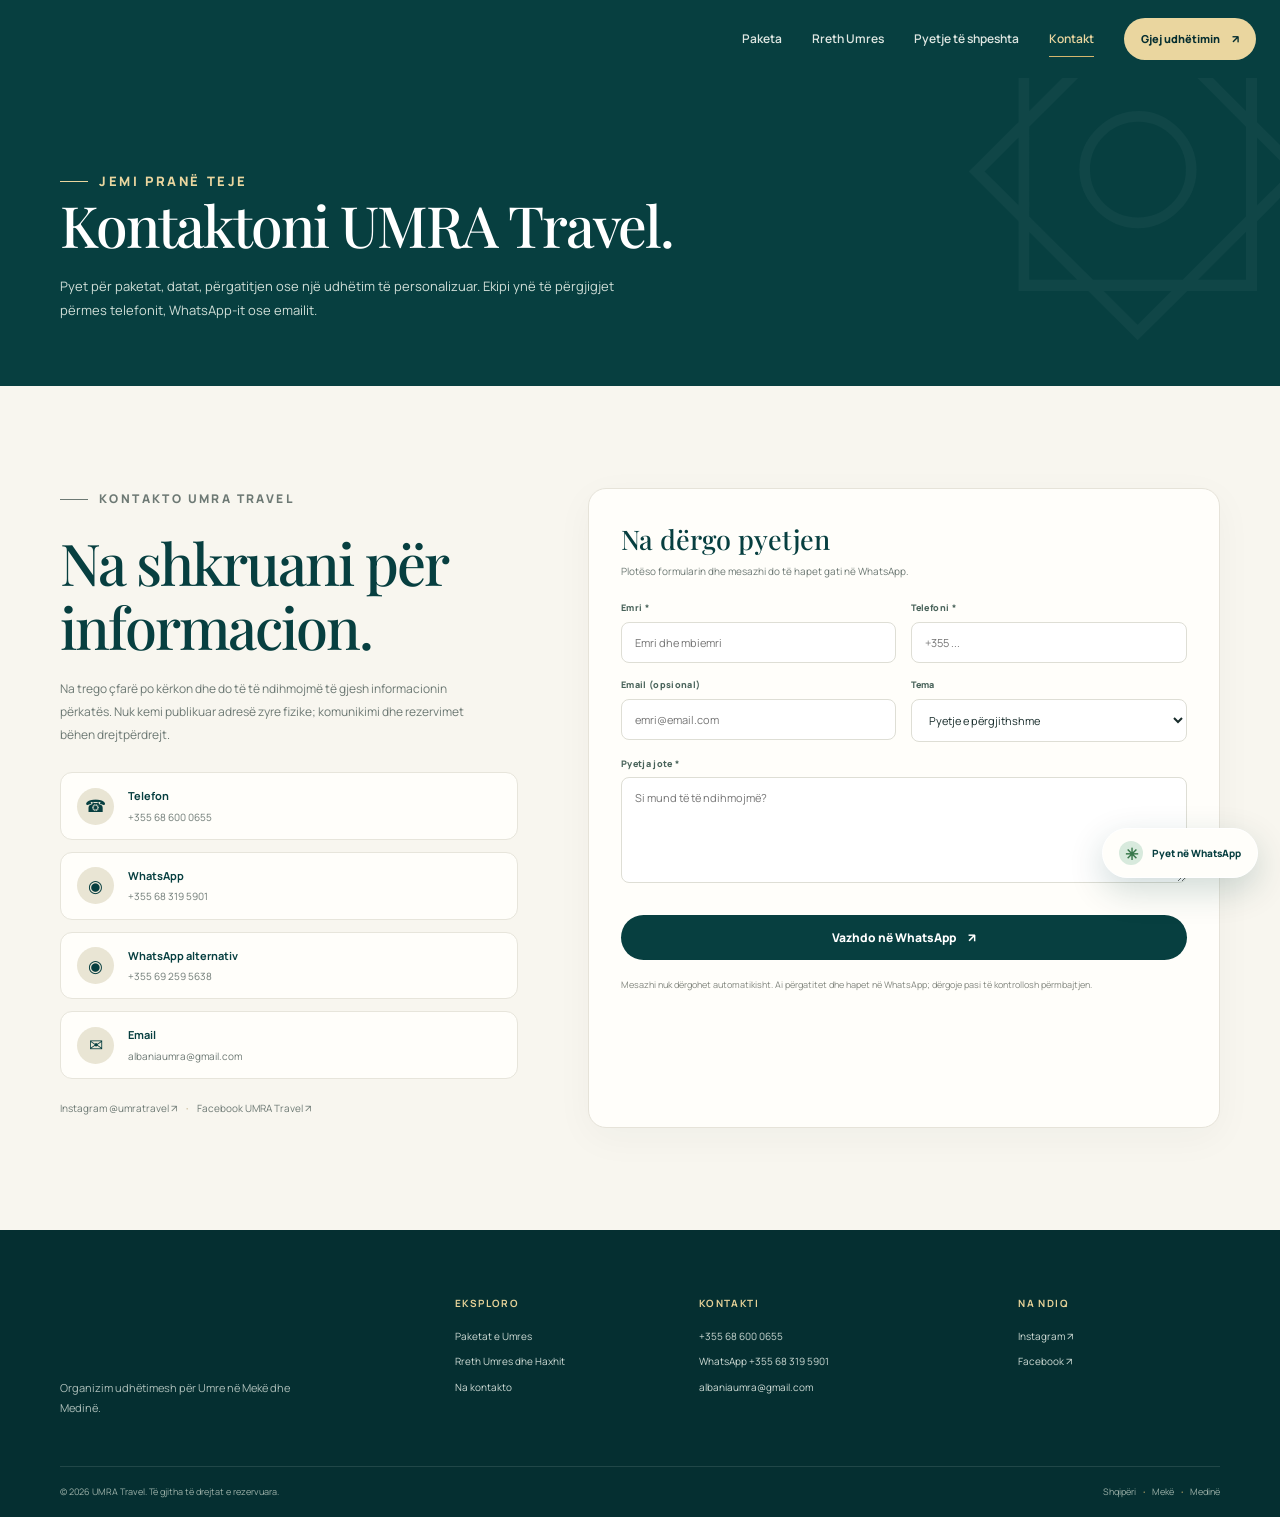
==== kontakt.html @ e5f19def "first commit" ====
<!doctype html><html lang="sq"><head><meta charset="utf-8"><meta name="viewport" content="width=device-width, initial-scale=1"><meta name="theme-color" content="#073f40"><meta name="description" content="Kontaktoni UMRA Travel për pyetje rreth paketave dhe udhëtimeve të Umres."><title>Kontakt | UMRA Travel</title><link rel="icon" type="image/svg+xml" href="assets/images/umra-logo.svg"><link rel="preconnect" href="https://fonts.googleapis.com"><link rel="preconnect" href="https://fonts.gstatic.com" crossorigin><link href="https://fonts.googleapis.com/css2?family=DM+Sans:wght@400;500;600;700&family=Manrope:wght@400;500;600;700;800&family=Playfair+Display:ital,wght@0,500;0,600;0,700;1,500;1,600&display=swap" rel="stylesheet"><link rel="stylesheet" href="assets/css/site.css"></head><body>
<header class="site-header" id="siteHeader"><div class="nav-shell"><a class="brand" href="index.html"><img src="assets/images/umra-logo.svg" alt="UMRA Travel"></a><button class="menu-toggle" id="menuToggle" aria-label="Hap menunë" aria-expanded="false"><span></span><span></span></button><nav class="main-nav" id="mainNav" aria-label="Menuja kryesore"><a href="paketa.html">Paketa</a><a href="rreth-umres.html">Rreth Umres</a><a href="index.html#pyetje">Pyetje të shpeshta</a><a class="is-active" href="kontakt.html">Kontakt</a><a class="nav-cta" href="paketa.html">Gjej udhëtimin <span>↗</span></a></nav></div></header>
<main><section class="page-hero compact"><div class="wrap"><p class="eyebrow">Jemi pranë teje</p><h1>Kontaktoni UMRA Travel.</h1><p>Pyet për paketat, datat, përgatitjen ose një udhëtim të personalizuar. Ekipi ynë të përgjigjet përmes telefonit, WhatsApp-it ose emailit.</p></div></section><section class="section"><div class="wrap contact-layout"><div class="contact-intro"><p class="eyebrow section-kicker">Kontakto UMRA Travel</p><h1>Na shkruani për informacion.</h1><p>Na trego çfarë po kërkon dhe do të të ndihmojmë të gjesh informacionin përkatës. Nuk kemi publikuar adresë zyre fizike; komunikimi dhe rezervimet bëhen drejtpërdrejt.</p><div class="contact-links"><a class="contact-link" href="tel:+355686000655"><span>☎</span><span><strong>Telefon</strong><small>+355 68 600 0655</small></span></a><a class="contact-link" href="https://wa.me/355683195901" target="_blank" rel="noopener"><span>◉</span><span><strong>WhatsApp</strong><small>+355 68 319 5901</small></span></a><a class="contact-link" href="https://wa.me/355692595638" target="_blank" rel="noopener"><span>◉</span><span><strong>WhatsApp alternativ</strong><small>+355 69 259 5638</small></span></a><a class="contact-link" href="mailto:albaniaumra@gmail.com"><span>✉</span><span><strong>Email</strong><small>albaniaumra@gmail.com</small></span></a></div><p style="margin-top:20px;font-size:10px"><a href="https://www.instagram.com/umratravel/" target="_blank" rel="noopener">Instagram @umratravel ↗</a> <span style="color:#a28a4d;padding:0 7px">·</span> <a href="https://www.facebook.com/umratravelalbania/" target="_blank" rel="noopener">Facebook UMRA Travel ↗</a></p></div>
<div class="form-card"><h2>Na dërgo pyetjen</h2><p>Plotëso formularin dhe mesazhi do të hapet gati në WhatsApp.</p><form method="post" action="#" class="form-grid" data-whatsapp-form><div class="form-field"><label for="name">Emri *</label><input id="name" name="name" autocomplete="name" required placeholder="Emri dhe mbiemri"></div><div class="form-field"><label for="phone">Telefoni *</label><input id="phone" name="phone" autocomplete="tel" required placeholder="+355 ..."></div><div class="form-field"><label for="email">Email (opsional)</label><input id="email" name="email" type="email" autocomplete="email" placeholder="emri@email.com"></div><div class="form-field"><label for="topic">Tema</label><select id="topic" name="topic"><option>Pyetje e përgjithshme</option><option>Paketat e grupit</option><option>Umre e personalizuar</option><option>Umre në Ramazan</option><option>Përgatitja dhe dokumentet</option></select></div><div class="form-field full"><label for="message">Pyetja jote *</label><textarea id="message" name="message" required placeholder="Si mund të të ndihmojmë?"></textarea></div><div class="form-field full"><button class="button button-dark form-submit" type="submit">Vazhdo në WhatsApp <span>↗</span></button><p class="form-note">Mesazhi nuk dërgohet automatikisht. Ai përgatitet dhe hapet në WhatsApp; dërgoje pasi të kontrollosh përmbajtjen.</p><a class="success-panel" data-whatsapp-result href="#" target="_blank" rel="noopener" hidden>Hap WhatsApp-in për të dërguar mesazhin ↗</a></div></form></div>
</div></section></main>
<footer class="site-footer"><div class="footer-main wrap"><div class="footer-brand"><a class="brand footer-brand-link" href="index.html"><img src="assets/images/umra-logo.svg" alt=""></a><p>Organizim udhëtimesh për Umre në Mekë dhe Medinë.</p></div><div><h3>Eksploro</h3><a href="paketa.html">Paketat e Umres</a><a href="rreth-umres.html">Rreth Umres dhe Haxhit</a><a href="kontakt.html">Na kontakto</a></div><div><h3>Kontakti</h3><a href="tel:+355686000655">+355 68 600 0655</a><a href="https://wa.me/355683195901">WhatsApp +355 68 319 5901</a><a href="mailto:albaniaumra@gmail.com">albaniaumra@gmail.com</a></div><div><h3>Na ndiq</h3><a href="https://www.instagram.com/umratravel/" target="_blank" rel="noopener">Instagram ↗</a><a href="https://www.facebook.com/umratravelalbania/" target="_blank" rel="noopener">Facebook ↗</a></div></div><div class="footer-bottom wrap"><span>© 2026 UMRA Travel. Të gjitha të drejtat e rezervuara.</span><span>Shqipëri <b>·</b> Mekë <b>·</b> Medinë</span></div></footer><a class="floating-wa" href="https://wa.me/355683195901" aria-label="Na shkruaj në WhatsApp" target="_blank" rel="noopener"><span>✳</span><small>Pyet në WhatsApp</small></a><script src="assets/js/site.js" defer></script><script src="assets/js/site-data.js" defer></script><script src="assets/js/static-site.js" defer></script></body></html>
---- assets/css/site.css ----
:root{--petrol:#073f40;--petrol-deep:#062e30;--petrol-soft:#135657;--gold:#d4b56d;--gold-light:#ead69f;--cream:#f8f6ef;--paper:#fffefa;--ink:#182c2b;--muted:#6d7974;--line:#e7e5db;--white:#fff;--shadow:0 22px 60px rgba(12,43,41,.12);--serif:'Playfair Display',Georgia,serif;--sans:'Manrope','DM Sans',sans-serif;--radius:22px}
*{box-sizing:border-box}html{scroll-behavior:smooth;scroll-padding-top:100px}body{margin:0;background:var(--cream);color:var(--ink);font-family:var(--sans);font-size:15px;line-height:1.65;-webkit-font-smoothing:antialiased}body,button,input,textarea,select{font-family:var(--sans)}img,video{display:block;max-width:100%}a{color:inherit;text-decoration:none}button{cursor:pointer}::selection{background:var(--gold-light);color:var(--petrol)}.wrap{width:min(1160px,calc(100% - 48px));margin-inline:auto}.announcement{height:34px;display:flex;justify-content:center;align-items:center;gap:9px;padding:0 12px;background:#e9d9ad;color:#244b46;font-size:10px;font-weight:700;letter-spacing:.08em;text-transform:uppercase;text-align:center}.announcement-dot{width:5px;height:5px;border-radius:50%;background:#598370;box-shadow:0 0 0 4px rgba(89,131,112,.13)}
.site-header{position:sticky;top:0;z-index:40;background:var(--petrol);color:white;transition:box-shadow .25s}.site-header.has-shadow{box-shadow:0 8px 24px #042d3040}.nav-shell{height:78px;width:min(1240px,calc(100% - 48px));margin:auto;display:flex;align-items:center;justify-content:space-between;gap:26px}.brand{display:flex;align-items:center;gap:11px;min-width:212px}.brand img{width:54px;height:54px;object-fit:contain}.brand-copy{display:flex;flex-direction:column;line-height:1.1}.brand-copy strong{font-size:18px;letter-spacing:.14em;font-weight:800}.brand-copy i{color:var(--gold-light);font-style:normal}.brand-copy small{margin-top:6px;color:#d8d4c3;font-size:8px;letter-spacing:.14em;text-transform:uppercase}.main-nav{display:flex;align-items:center;gap:30px}.main-nav>a:not(.nav-cta){position:relative;font-size:12px;font-weight:600;color:#e0e8e3;transition:color .2s}.main-nav>a:not(.nav-cta):after{content:"";position:absolute;bottom:-8px;left:0;width:100%;height:1px;background:var(--gold);transform:scaleX(0);transform-origin:left;transition:transform .2s}.main-nav>a:hover,.main-nav>a.is-active{color:var(--gold-light)}.main-nav>a:hover:after,.main-nav>a.is-active:after{transform:scaleX(1)}.nav-cta,.button{display:inline-flex;align-items:center;justify-content:center;gap:12px;border:0;border-radius:999px;background:var(--gold-light);color:var(--petrol-deep);padding:14px 20px;font-size:12px;font-weight:800;transition:transform .2s,background .2s,box-shadow .2s}.nav-cta{padding:12px 17px;font-size:11px}.nav-cta:hover,.button:hover{transform:translateY(-2px);background:#f1dfaf;box-shadow:0 10px 25px #061c1c24}.button-dark{background:var(--petrol);color:white}.button-dark:hover{background:#0b5354}.button-outline{border:1px solid #ffffff78;background:transparent;color:white}.button-outline:hover{background:#ffffff18}.button-light{border:1px solid var(--line);background:white;color:var(--petrol)}.button-small{padding:11px 15px;font-size:11px}.menu-toggle{display:none;background:none;border:0;padding:10px}.menu-toggle span{display:block;width:23px;height:2px;margin:5px;background:white;border-radius:2px;transition:.2s}
.hero{position:relative;isolation:isolate;min-height:min(740px,calc(100svh - 112px));display:flex;align-items:center;overflow:hidden;background:var(--petrol-deep);color:white}.hero-media,.hero-shade{position:absolute;inset:0;z-index:-1}.hero-media img,.hero-media video{width:100%;height:100%;object-fit:cover;object-position:center 42%;filter:saturate(.82)}.hero-shade{background:linear-gradient(90deg,rgba(3,35,36,.91) 0%,rgba(3,42,42,.79) 39%,rgba(4,39,40,.32) 73%,rgba(4,32,34,.15) 100%),linear-gradient(0deg,rgba(3,37,39,.47),transparent 50%)}.hero-content{width:min(1160px,calc(100% - 48px));margin:0 auto;padding:98px 0 124px;position:relative}.hero-copy{max-width:635px}.eyebrow{display:flex;align-items:center;gap:11px;margin:0 0 20px;color:#dfc884;font-size:10px;font-weight:800;letter-spacing:.2em;text-transform:uppercase}.eyebrow:before{content:"";width:28px;height:1px;background:currentColor}.hero h1,.page-hero h1{font-family:var(--serif);font-weight:500;letter-spacing:-.045em;line-height:1.06}.hero h1{max-width:660px;margin:0 0 22px;font-size:clamp(45px,6.7vw,83px)}.hero h1 em{color:var(--gold-light);font-weight:500}.hero-lede{max-width:500px;color:#e2e9e4;font-size:15px;line-height:1.8}.hero-actions{display:flex;flex-wrap:wrap;align-items:center;gap:12px;margin:30px 0 44px}.hero-note{display:flex;align-items:center;gap:13px;color:#e0e6e1;font-size:11px}.hero-note i{font-style:normal;color:var(--gold-light);font-size:17px}.hero-foot{position:absolute;left:0;right:0;bottom:0;display:flex;align-items:center;justify-content:space-between;border-top:1px solid #ffffff32;padding:18px 0;color:#e4e9e4;font-size:10px;letter-spacing:.1em;text-transform:uppercase}.hero-foot span+span{display:flex;gap:22px}.hero-foot b{color:var(--gold)}.hero-stamp{position:absolute;right:8%;bottom:17%;width:134px;height:134px;border:1px solid #e8d39880;border-radius:50%;display:grid;place-items:center;color:var(--gold-light);text-align:center;font-size:9px;letter-spacing:.15em;text-transform:uppercase;transform:rotate(-12deg)}.hero-stamp:before{content:"✳";position:absolute;font-size:30px;opacity:.32}.hero-stamp span{max-width:75px;line-height:1.7}
.section{padding:102px 0}.section-tight{padding:74px 0}.section-kicker{color:#8d7540}.section-head{display:flex;justify-content:space-between;align-items:end;gap:30px;margin-bottom:36px}.section-head h2,.story-copy h2,.quote-card h2,.contact-intro h1,.page-hero h1,.booking-heading h1{margin:0;color:var(--petrol);font:500 clamp(34px,4vw,54px)/1.11 var(--serif);letter-spacing:-.035em}.section-head p{max-width:420px;margin:0;color:var(--muted);font-size:13px}.text-link{display:inline-flex;align-items:center;gap:10px;color:var(--petrol);font-weight:800;font-size:11px;border-bottom:1px solid var(--gold);padding:0 0 6px;white-space:nowrap}.text-link span{color:#a5853d;transition:transform .2s}.text-link:hover span{transform:translate(3px,-3px)}.package-grid{display:grid;grid-template-columns:repeat(3,minmax(0,1fr));gap:20px}.package-card{overflow:hidden;border:1px solid #e8e6dc;border-radius:18px;background:var(--paper);box-shadow:0 8px 27px #0a38350a;transition:transform .25s,box-shadow .25s}.package-card:hover{transform:translateY(-6px);box-shadow:var(--shadow)}.package-image{height:220px;display:block;position:relative;overflow:hidden;background:#d4d4c9}.package-image:after{content:"";position:absolute;inset:45% 0 0;background:linear-gradient(0deg,#001e1de0,transparent)}.package-image img{width:100%;height:100%;object-fit:cover;transition:transform .5s}.package-card:hover .package-image img{transform:scale(1.045)}.package-tag{position:absolute;z-index:1;left:16px;top:16px;border:1px solid #ffffff70;background:#f7f6eeeb;border-radius:999px;padding:7px 11px;color:var(--petrol);font-size:9px;font-weight:800;letter-spacing:.06em}.package-card-content{padding:21px 21px 19px}.small-eyebrow{margin:0 0 8px;font-size:9px;letter-spacing:.13em}.package-card h3{margin:0;color:var(--petrol);font:600 23px/1.2 var(--serif)}.package-summary{min-height:46px;margin:10px 0 18px;color:var(--muted);font-size:11px;line-height:1.7}.package-card-bottom{display:flex;justify-content:space-between;align-items:end;gap:12px;border-top:1px solid var(--line);padding-top:14px}.price-lockup{display:flex;align-items:baseline;gap:5px;color:var(--muted);font-size:9px}.price-lockup strong{color:var(--petrol);font-size:18px}.package-card-bottom .text-link{font-size:10px}
.manifesto{position:relative;overflow:hidden;background:var(--petrol);color:white;padding:82px 0}.manifesto:after{content:"۞";position:absolute;right:-20px;top:-118px;color:#ffffff08;font-size:390px;line-height:1;pointer-events:none}.manifesto-grid{position:relative;z-index:1;display:grid;grid-template-columns:1fr 1.12fr;align-items:center;gap:80px}.manifesto .eyebrow{color:var(--gold-light)}.manifesto h2{margin:0;color:white;font:500 clamp(32px,4vw,48px)/1.17 var(--serif);letter-spacing:-.035em}.manifesto h2 em{color:var(--gold-light);font-weight:500}.manifesto p{max-width:520px;margin:0 0 22px;color:#d1dfd8;font-size:13px;line-height:1.9}.manifesto .text-link{color:#fff;border-color:#d9c27f}.manifesto-points{display:grid;grid-template-columns:1fr 1fr;gap:13px}.manifesto-point{display:flex;align-items:center;gap:12px;padding:15px 14px;border:1px solid #ffffff23;border-radius:12px;color:#eff3ee;font-size:11px}.manifesto-point span{color:var(--gold-light);font-size:17px}.story-grid{display:grid;grid-template-columns:1fr 1fr;gap:80px;align-items:center}.story-image{position:relative;min-height:420px}.story-image img{position:absolute;inset:0;width:100%;height:100%;object-fit:cover;border-radius:2px 96px 2px 2px}.story-image:after{content:"";position:absolute;inset:18px -18px -18px 18px;border:1px solid var(--gold);border-radius:2px 96px 2px 2px;z-index:-1}.story-copy h2{margin-bottom:20px}.story-copy>p{color:var(--muted);font-size:13px;line-height:1.9}.story-quote{margin:25px 0;padding:17px 20px;border-left:2px solid var(--gold);background:#f1eee3;color:var(--petrol);font:italic 19px/1.5 var(--serif)}.story-quote small{display:block;margin-top:7px;color:#857c68;font:700 9px var(--sans);letter-spacing:.1em;text-transform:uppercase}.service-strip{display:grid;grid-template-columns:repeat(4,1fr);border-block:1px solid var(--line);padding:25px 0}.service-item{display:flex;gap:13px;padding:5px 22px;border-right:1px solid var(--line)}.service-item:first-child{padding-left:0}.service-item:last-child{border:0}.service-icon{font-size:21px}.service-item strong{display:block;color:var(--petrol);font-size:11px}.service-item small{display:block;margin-top:4px;color:var(--muted);font-size:9px}
.faq-section{background:#f0efe7}.faq-layout{display:grid;grid-template-columns:.75fr 1.25fr;gap:70px}.faq-side h2{margin:0 0 14px;color:var(--petrol);font:500 42px/1.12 var(--serif)}.faq-side p{color:var(--muted);font-size:12px;line-height:1.8}.faq-list{border-top:1px solid #d9d8cf}.faq-item{border-bottom:1px solid #d9d8cf}.faq-item summary{position:relative;list-style:none;cursor:pointer;padding:20px 38px 20px 0;color:var(--petrol);font-size:12px;font-weight:800}.faq-item summary::-webkit-details-marker{display:none}.faq-item summary:after{content:"+";position:absolute;right:7px;top:14px;color:#9d8243;font-size:23px;font-weight:400}.faq-item[open] summary:after{content:"−"}.faq-item p{max-width:650px;margin:0;padding:0 24px 20px 0;color:var(--muted);font-size:11px;line-height:1.9}
.cta-band{padding:64px 0;background:var(--gold-light)}.cta-band-inner{display:flex;align-items:center;justify-content:space-between;gap:25px}.cta-band h2{max-width:650px;margin:0;color:var(--petrol);font:500 clamp(27px,3.3vw,42px)/1.13 var(--serif)}.cta-band p{margin:8px 0 0;color:#4c6659;font-size:11px}.site-footer{background:#052f31;color:#e4ebe5}.footer-main{display:grid;grid-template-columns:1.4fr .8fr 1.1fr .8fr;gap:42px;padding-top:60px;padding-bottom:48px}.footer-brand-link{min-width:unset}.footer-brand p{max-width:260px;margin:14px 0 0;color:#aebfba;font-size:11px;line-height:1.8}.footer-main h3{margin:5px 0 16px;color:#e5d198;font-size:10px;letter-spacing:.14em;text-transform:uppercase}.footer-main>div:not(.footer-brand) a{display:block;margin:9px 0;color:#cfdbd5;font-size:10px}.footer-main a:hover{color:#fff}.footer-main .admin-link{margin-top:24px!important;color:#849c94!important;font-size:9px!important}.footer-bottom{display:flex;justify-content:space-between;gap:20px;border-top:1px solid #ffffff1d;padding:18px 0;color:#9db1a9;font-size:9px}.footer-bottom b{padding:0 5px;color:var(--gold)}.floating-wa{position:fixed;z-index:32;right:22px;bottom:22px;display:flex;align-items:center;gap:9px;padding:12px 16px;border:1px solid #ffffff;background:#fffefa;color:var(--petrol);border-radius:99px;box-shadow:0 12px 35px #073f4030;font-weight:800}.floating-wa span{display:grid;place-items:center;width:24px;height:24px;border-radius:50%;background:#d8eadd;color:#37774a;font-size:16px}.floating-wa small{font-size:10px}
.page-hero{position:relative;overflow:hidden;background:var(--petrol);color:white;padding:90px 0 80px}.page-hero:after{content:"۞";position:absolute;right:-32px;top:-105px;color:#ffffff09;font-size:360px;line-height:1}.page-hero .wrap{position:relative;z-index:1}.page-hero .eyebrow{color:var(--gold-light)}.page-hero h1{max-width:770px;color:white;font-size:clamp(40px,5.5vw,68px)}.page-hero p{max-width:600px;margin:18px 0 0;color:#d0ded7;font-size:13px;line-height:1.85}.page-hero.compact{padding:73px 0 64px}.page-hero.compact h1{font-size:clamp(36px,4.6vw,57px)}.page-hero .hero-actions{margin-bottom:0}.package-listing{padding:60px 0 100px}.package-listing .package-grid{row-gap:24px}.package-note{margin:24px 0 0;padding:17px 20px;border:1px solid #e4ddc7;background:#f4f0e4;border-radius:12px;color:#65736b;font-size:10px;line-height:1.8}.detail-top{display:grid;grid-template-columns:1.1fr .9fr;gap:52px;align-items:start}.detail-image{height:440px;overflow:hidden;border-radius:2px 90px 2px 2px;box-shadow:var(--shadow)}.detail-image img{width:100%;height:100%;object-fit:cover}.detail-copy h2{margin:0 0 15px;color:var(--petrol);font:500 43px/1.13 var(--serif)}.detail-copy>p{color:var(--muted);font-size:13px;line-height:1.9}.detail-price{margin:24px 0;padding:20px 0;border-block:1px solid var(--line)}.detail-price small{display:block;color:var(--muted);font-size:9px;text-transform:uppercase;letter-spacing:.1em}.detail-price strong{display:block;margin-top:2px;color:var(--petrol);font:500 32px var(--serif)}.feature-list{display:grid;grid-template-columns:1fr 1fr;gap:12px;margin:22px 0 28px;padding:0;list-style:none}.feature-list li{display:flex;gap:9px;align-items:start;color:#4a6259;font-size:11px;line-height:1.65}.feature-list li:before{content:"✓";display:grid;place-items:center;flex:none;width:18px;height:18px;border-radius:50%;background:#e8e4d4;color:#8a7139;font-size:10px;font-weight:800}.detail-actions{display:flex;gap:10px;flex-wrap:wrap}.price-table{width:100%;margin:25px 0;border-collapse:collapse;font-size:11px}.price-table td{padding:11px 12px;border-bottom:1px solid var(--line)}.price-table td:last-child{text-align:right;color:var(--petrol);font-weight:800}
.pilgrimage-grid{display:grid;grid-template-columns:1fr 1fr;gap:28px}.pilgrimage-card{padding:32px;background:white;border:1px solid var(--line);border-radius:var(--radius);box-shadow:0 10px 32px #062e300c}.pilgrimage-card .icon{font-size:29px}.pilgrimage-card h2{margin:10px 0;color:var(--petrol);font:500 30px var(--serif)}.pilgrimage-card p{color:var(--muted);font-size:12px;line-height:1.9}.verse-panel{position:relative;margin-top:70px;padding:48px 56px;border-radius:4px 70px 4px 4px;background:var(--petrol);color:white;overflow:hidden}.verse-panel:after{content:"۞";position:absolute;right:-10px;top:-68px;color:#ffffff0a;font-size:240px}.verse-panel>*{position:relative;z-index:1}.verse-arabic{margin:0 0 19px;color:var(--gold-light);font-size:clamp(25px,4vw,39px);line-height:1.8;text-align:right;direction:rtl}.verse-translation{max-width:720px;margin:0;color:#fff;font:italic 23px/1.5 var(--serif)}.verse-source{margin:16px 0 0;color:#c0d0c8;font-size:10px}.verse-source a{color:var(--gold-light);text-decoration:underline;text-underline-offset:3px}.steps{display:grid;grid-template-columns:repeat(4,1fr);gap:16px;margin-top:36px}.step-card{padding:22px 18px;border-top:2px solid var(--gold);background:white}.step-card b{color:#9c8042;font-size:10px;letter-spacing:.12em}.step-card h3{margin:9px 0 6px;color:var(--petrol);font:600 17px var(--serif)}.step-card p{margin:0;color:var(--muted);font-size:10px;line-height:1.8}.disclaimer{margin-top:22px;color:#7d8178;font-size:10px}
.contact-layout{display:grid;grid-template-columns:.84fr 1.16fr;gap:70px}.contact-intro h1{margin:0 0 19px;font-size:clamp(38px,4.5vw,58px)}.contact-intro>p{max-width:410px;color:var(--muted);font-size:12px;line-height:1.9}.contact-links{display:grid;gap:12px;margin-top:26px}.contact-link{display:flex;gap:14px;align-items:center;padding:14px 16px;border:1px solid var(--line);background:#fffefa;border-radius:12px}.contact-link>span:first-child{display:grid;place-items:center;width:37px;height:37px;border-radius:50%;background:#e9e5d4;color:var(--petrol);font-size:17px}.contact-link strong{display:block;color:var(--petrol);font-size:11px}.contact-link small{display:block;margin-top:3px;color:var(--muted);font-size:10px}.form-card{padding:32px;border:1px solid #e6e3d9;border-radius:18px;background:#fffefa;box-shadow:0 10px 38px #042e300a}.form-card h2{margin:0 0 6px;color:var(--petrol);font:500 27px var(--serif)}.form-card>p{margin:0 0 21px;color:var(--muted);font-size:10px}.form-grid{display:grid;grid-template-columns:1fr 1fr;gap:15px}.form-field{display:flex;flex-direction:column;gap:6px}.form-field.full{grid-column:1/-1}.form-field label{color:#49635a;font-size:9px;font-weight:800;letter-spacing:.04em}.form-field input,.form-field textarea,.form-field select{width:100%;border:1px solid #deded5;border-radius:8px;background:#fff;padding:12px 13px;color:var(--ink);font-size:11px;outline:none;transition:border-color .2s,box-shadow .2s}.form-field input:focus,.form-field textarea:focus,.form-field select:focus{border-color:#9c8a59;box-shadow:0 0 0 3px #d4b56d27}.form-field textarea{min-height:106px;resize:vertical}.form-submit{width:100%;margin-top:17px}.form-note{margin:11px 0 0!important;color:#83877f!important;font-size:9px!important;line-height:1.7}.feedback{margin:0 0 16px;padding:12px 14px;border-radius:8px;background:#f5e9c8;color:#4a5145;font-size:11px}.booking-wrap{padding:68px 0 100px}.booking-layout{display:grid;grid-template-columns:.75fr 1.25fr;gap:48px;align-items:start}.booking-summary{position:sticky;top:105px;padding:25px;background:var(--petrol);border-radius:4px 62px 4px 4px;color:white}.booking-summary img{width:100%;height:180px;object-fit:cover;border-radius:2px 44px 2px 2px}.booking-summary h2{margin:17px 0 4px;color:white;font:500 27px var(--serif)}.booking-summary .date{color:var(--gold-light);font-size:10px;font-weight:700}.booking-summary p{color:#d2ded7;font-size:10px;line-height:1.8}.booking-summary strong{color:#fff}.booking-form h2{margin:0 0 7px;color:var(--petrol);font:500 30px var(--serif)}.booking-form>p{margin:0 0 21px;color:var(--muted);font-size:11px}.booking-heading{padding:66px 0 58px;background:var(--petrol);color:white}.booking-heading .eyebrow{color:var(--gold-light)}.booking-heading h1{color:white}.booking-heading p{margin:11px 0 0;color:#d1ddd6;font-size:11px}.success-panel{padding:24px;border:1px solid #c9dbc9;background:#edf4ec;border-radius:10px;color:#33543f;font-size:12px;line-height:1.8}.success-panel a{font-weight:800;text-decoration:underline;text-underline-offset:3px}
.admin-body{min-height:100vh;background:#f1f0e9}.admin-top{display:flex;align-items:center;justify-content:space-between;padding:23px 5%;background:var(--petrol);color:white}.admin-top .brand{min-width:unset}.admin-top a.exit{font-size:11px;color:#e6d39d}.admin-wrap{width:min(1120px,calc(100% - 36px));margin:40px auto}.admin-heading{display:flex;justify-content:space-between;align-items:center;gap:25px;margin-bottom:25px}.admin-heading h1{margin:0;color:var(--petrol);font:500 38px var(--serif)}.admin-heading p{margin:4px 0;color:var(--muted);font-size:11px}.admin-grid{display:grid;grid-template-columns:1.15fr .85fr;gap:22px;align-items:start}.admin-panel{padding:23px;border:1px solid #e1dfd5;background:white;border-radius:14px}.admin-panel h2{margin:0 0 18px;color:var(--petrol);font:500 24px var(--serif)}.admin-table{width:100%;border-collapse:collapse;font-size:10px}.admin-table th,.admin-table td{padding:11px 8px;text-align:left;border-bottom:1px solid #edede7;vertical-align:middle}.admin-table th{color:#75817b;font-size:8px;letter-spacing:.1em;text-transform:uppercase}.admin-table td strong{display:block;color:var(--petrol);font-size:10px}.admin-table td small{color:var(--muted)}.admin-table .row-actions{white-space:nowrap}.admin-table .row-actions a{display:inline-block;margin-right:9px;color:#80672f;font-weight:800}.admin-table .row-actions button{padding:0;border:0;background:none;color:#a25549;font:800 10px var(--sans)}.admin-form .form-grid{gap:13px}.admin-form .form-field label{font-size:9px}.admin-form .form-field input,.admin-form .form-field textarea,.admin-form .form-field select{font-size:10px}.admin-form textarea{min-height:85px}.admin-form .current-image{display:flex;align-items:center;gap:12px;font-size:10px;color:var(--muted)}.admin-form .current-image img{width:60px;height:52px;object-fit:cover;border-radius:6px}.admin-check{display:flex;gap:8px;align-items:center;font-size:10px;color:#50635a}.admin-login{width:min(440px,calc(100% - 32px));margin:10vh auto}.admin-login .form-card{box-shadow:var(--shadow)}.admin-login .brand{margin-bottom:26px}.error-box{padding:12px 14px;margin-bottom:15px;border-radius:8px;background:#fae8e3;color:#8a4234;font-size:11px}.success-box{padding:12px 14px;margin-bottom:15px;border-radius:8px;background:#e6f1e6;color:#3e6845;font-size:11px}.form-help{color:#81877e;font-size:9px;line-height:1.6}.admin-tag{display:inline-block;padding:4px 7px;border-radius:999px;background:#e7f1e7;color:#44704a;font-size:8px;font-weight:800}.admin-tag.off{background:#f3e6e2;color:#995449}
@media(max-width:980px){.main-nav{gap:17px}.main-nav>a:not(.nav-cta){font-size:10px}.nav-shell{width:calc(100% - 34px)}.brand{min-width:190px}.manifesto-grid{gap:45px}.story-grid{gap:48px}.service-item{padding-inline:12px}.footer-main{gap:28px}.package-image{height:195px}}
@media(max-width:760px){.wrap{width:min(100% - 36px,560px)}.announcement{height:auto;min-height:31px;font-size:8px;letter-spacing:.045em}.nav-shell{height:68px;width:calc(100% - 32px)}.brand{gap:8px;min-width:unset}.brand img{width:45px;height:45px}.brand-copy strong{font-size:15px}.brand-copy small{font-size:7px}.menu-toggle{display:block}.main-nav{display:none;position:absolute;left:0;right:0;top:68px;padding:13px 22px 20px;background:var(--petrol);box-shadow:0 16px 22px #082e2e30;align-items:stretch;gap:0}.main-nav.is-open{display:flex;flex-direction:column}.main-nav>a:not(.nav-cta){padding:13px 2px;border-bottom:1px solid #ffffff20;font-size:12px}.main-nav>a:not(.nav-cta):after{display:none}.main-nav .nav-cta{margin-top:14px;align-self:flex-start}.menu-toggle[aria-expanded="true"] span:first-child{transform:translateY(3.5px) rotate(45deg)}.menu-toggle[aria-expanded="true"] span:last-child{transform:translateY(-3.5px) rotate(-45deg)}.hero{min-height:690px;min-height:calc(100svh - 99px);max-height:830px}.hero-content{width:calc(100% - 38px);padding:86px 0 130px}.hero-copy{max-width:560px}.hero h1{font-size:clamp(44px,12vw,72px)}.hero-lede{max-width:450px;font-size:13px}.hero-actions{margin:23px 0 31px}.hero-stamp{right:3%;bottom:16%;width:88px;height:88px;font-size:6px}.hero-stamp:before{font-size:21px}.hero-foot{font-size:8px;letter-spacing:.05em}.hero-foot span+span{gap:9px}.hero-foot span+span span:nth-child(2){display:none}.section{padding:72px 0}.section-tight{padding:55px 0}.section-head{display:block;margin-bottom:25px}.section-head p{margin-top:12px}.section-head h2,.story-copy h2{font-size:40px}.package-grid{grid-template-columns:1fr 1fr;gap:13px}.package-image{height:180px}.package-card-content{padding:15px}.package-card h3{font-size:20px}.package-summary{min-height:60px;font-size:10px}.package-card-bottom{align-items:center}.price-lockup{display:block}.price-lockup span{display:block}.price-lockup strong{font-size:16px}.package-card-bottom .text-link{font-size:9px}.manifesto{padding:64px 0}.manifesto-grid,.story-grid,.faq-layout,.contact-layout,.booking-layout,.detail-top{grid-template-columns:1fr;gap:30px}.manifesto-grid{gap:25px}.manifesto-points{gap:9px}.manifesto-point{padding:12px 10px;font-size:10px}.story-image{min-height:320px;margin-right:12px}.story-copy h2{font-size:39px}.service-strip{grid-template-columns:1fr 1fr;gap:16px}.service-item{border:0;padding:0}.service-item:first-child{padding-left:0}.faq-layout{gap:22px}.faq-side h2{font-size:38px}.cta-band{padding:45px 0}.cta-band-inner{align-items:flex-start;flex-direction:column}.cta-band .button{align-self:stretch}.footer-main{grid-template-columns:1fr 1fr;gap:28px 20px;padding-top:44px;padding-bottom:33px}.footer-brand{grid-column:1/-1}.footer-bottom{font-size:8px}.page-hero{padding:68px 0 62px}.page-hero h1{font-size:48px}.page-hero.compact{padding:58px 0 52px}.package-listing{padding:38px 0 72px}.detail-top{gap:25px}.detail-image{height:320px}.detail-copy h2{font-size:36px}.feature-list{grid-template-columns:1fr 1fr}.pilgrimage-grid{grid-template-columns:1fr;gap:14px}.pilgrimage-card{padding:23px}.verse-panel{margin-top:35px;padding:30px 23px;border-radius:4px 46px 4px 4px}.verse-translation{font-size:20px}.steps{grid-template-columns:1fr 1fr;gap:10px}.step-card{padding:16px 14px}.contact-layout{gap:25px}.contact-intro h1{font-size:44px}.form-card{padding:23px 18px}.booking-wrap{padding:38px 0 72px}.booking-summary{position:relative;top:auto}.booking-summary img{height:180px}.admin-wrap{margin:25px auto}.admin-heading{align-items:flex-start;flex-direction:column}.admin-heading h1{font-size:32px}.admin-grid{grid-template-columns:1fr}.admin-panel{padding:17px 14px}.admin-table th:nth-child(2),.admin-table td:nth-child(2){display:none}.floating-wa{right:12px;bottom:12px;padding:9px 12px}.floating-wa small{font-size:9px}}
@media(max-width:420px){.hero{min-height:680px}.hero h1{font-size:43px}.hero .button{padding:12px 14px;font-size:10px}.hero-note{max-width:245px;font-size:9px}.hero-stamp{width:70px;height:70px;right:2%;bottom:17%}.hero-foot{font-size:7px}.package-grid{grid-template-columns:1fr}.package-image{height:225px}.package-summary{min-height:0}.package-card-bottom{align-items:end}.price-lockup strong{font-size:18px}.service-strip{gap:14px 8px}.service-item{gap:8px}.service-icon{font-size:18px}.service-item strong{font-size:10px}.service-item small{font-size:8px}.feature-list{grid-template-columns:1fr}.form-grid{grid-template-columns:1fr}.form-field.full{grid-column:auto}.footer-main{gap:24px 12px}.footer-bottom{flex-direction:column;gap:7px}.verse-arabic{font-size:24px}.steps{grid-template-columns:1fr}.admin-form .form-grid{grid-template-columns:1fr}.admin-form .form-field.full{grid-column:auto}}
@media(prefers-reduced-motion:reduce){*,*::before,*::after{scroll-behavior:auto!important;animation-duration:.01ms!important;transition-duration:.01ms!important}}
[hidden]{display:none!important}

/* UMRA Travel: package tables, minimal banner and pilgrimage information */
.brand{min-width:86px;gap:0}.brand img{display:block;width:74px;height:74px;object-fit:contain}
.hero-minimal{min-height:clamp(420px,calc(100svh - 78px),790px);max-height:none;padding:0;background:var(--petrol-deep)}.hero-minimal .hero-media{z-index:0}.hero-minimal .hero-media video{filter:none;object-position:center}.hero-minimal .hero-shade{display:none}
.package-card-content .price-lockup{margin:0 0 12px}.package-price-rows{display:grid;gap:0;margin:0 0 16px;border-top:1px solid var(--line)}.package-price-rows>div{display:flex;align-items:baseline;justify-content:space-between;gap:10px;padding:8px 0;border-bottom:1px solid var(--line);color:var(--muted);font-size:10px;line-height:1.4}.package-price-rows strong{color:var(--petrol);font-size:10px;text-align:right}.package-cta-row{display:flex;flex-wrap:wrap;gap:8px;border-top:1px solid var(--line);padding-top:14px}.package-cta-row .button{min-height:38px}.package-cta-row .button-light{border-color:#e8e6dc}.detail-copy>.package-price-rows{max-width:480px;margin:0 0 20px}.booking-summary .package-price-rows{margin-top:14px}
.included-section{background:#f4f2e9}.included-grid{display:grid;grid-template-columns:repeat(4,minmax(0,1fr));gap:13px}.included-grid article{min-height:155px;padding:20px 18px;border:1px solid #e7e3d5;border-radius:12px;background:#fbfaf6}.included-grid article>b{color:#a88949;font-size:19px}.included-grid h3{margin:12px 0 6px;color:var(--petrol);font:600 18px/1.2 var(--serif)}.included-grid p{margin:0;color:var(--muted);font-size:11px;line-height:1.65}.included-note{margin:18px 0 0;color:#617067;font-size:11px}
.pilgrimage-call{padding:70px 0;background:var(--petrol);color:white}.pilgrimage-call-inner{display:flex;align-items:center;justify-content:space-between;gap:28px}.pilgrimage-call .eyebrow{margin-bottom:12px;color:var(--gold-light)}.pilgrimage-call h2{margin:0;color:white;font:500 clamp(32px,4vw,48px)/1.12 var(--serif)}.pilgrimage-call h2 em{color:var(--gold-light);font-weight:500}.pilgrimage-call p:not(.eyebrow){margin:12px 0 0;color:#d6e0da;font-size:13px;line-height:1.7}.pilgrimage-call .button{flex-shrink:0;flex-direction:column;gap:3px;padding:16px 25px}.pilgrimage-call .button span{font-size:11px;font-weight:600}
.faith-section{background:#f2f0e8}.faith-grid{display:grid;grid-template-columns:repeat(2,minmax(0,1fr));gap:15px}.faith-card,.hadith-card{display:flex;flex-direction:column;align-items:flex-start;min-height:190px;padding:24px;border:1px solid #e5e1d5;border-radius:12px;background:#fbfaf6}.faith-card p:not(.verse-arabic),.hadith-card p{margin:0 0 20px;color:#344c42;font:500 17px/1.65 var(--serif)}.faith-card .verse-arabic{width:100%;margin:0 0 17px;color:var(--petrol);font-size:27px;line-height:1.8;text-align:right}.faith-card>a,.hadith-card>a,.source-links a{margin-top:auto;color:#8d7540;font-size:9px;font-weight:800;letter-spacing:.12em}.faith-card>a span{letter-spacing:normal}.hadith-grid{display:grid;grid-template-columns:repeat(2,minmax(0,1fr));gap:15px}.hadith-card{min-height:175px;background:white}.hadith-card small{margin-top:13px;color:var(--muted);font-size:10px;line-height:1.6}.source-links{display:flex;flex-wrap:wrap;gap:16px;margin-top:auto}.guide-section{background:#f2f0e8}.guide-section .steps{grid-template-columns:repeat(3,minmax(0,1fr))}.guide-section .step-card{min-height:175px}.guide-section .step-card h3{font-size:18px}.talbiyah{margin-top:24px;padding:26px;border:1px solid #dfd7c0;border-radius:12px;background:#fbfaf6;text-align:center}.talbiyah p{margin:0 0 10px;color:var(--petrol);font-size:25px;line-height:1.9}.talbiyah span{display:block;color:#455b50;font:500 16px/1.6 var(--serif)}.talbiyah b{display:block;margin-top:11px;color:#8d7540;font-size:9px;letter-spacing:.18em}
.hajj-section{background:var(--petrol);color:white}.hajj-inner{display:grid;grid-template-columns:.8fr 1.2fr;align-items:start;gap:52px}.hajj-inner .eyebrow{color:var(--gold-light)}.hajj-inner h2{margin:0;color:white;font:500 clamp(33px,4vw,50px)/1.12 var(--serif)}.hajj-inner>div+div>p{margin:0;color:#e0e8e3;font-size:14px;line-height:1.9}.hajj-inner .detail-actions{margin-top:24px}
@media(max-width:980px){.brand{min-width:75px}.brand img{width:68px;height:68px}.included-grid{grid-template-columns:repeat(2,minmax(0,1fr))}.hajj-inner{gap:30px}}
@media(max-width:760px){.brand{min-width:unset}.brand img{width:60px;height:60px}.hero-minimal{min-height:calc(100svh - 68px)}.included-grid{gap:10px}.included-grid article{min-height:145px;padding:16px 14px}.pilgrimage-call{padding:50px 0}.pilgrimage-call-inner{align-items:stretch;flex-direction:column}.pilgrimage-call .button{align-self:stretch}.faith-grid,.hadith-grid{grid-template-columns:1fr}.faith-card,.hadith-card{min-height:unset}.guide-section .steps{grid-template-columns:1fr 1fr}.hajj-inner{grid-template-columns:1fr;gap:20px}}
@media(max-width:420px){.included-grid{grid-template-columns:1fr 1fr}.included-grid article{min-height:155px}.package-cta-row{display:grid;grid-template-columns:1fr 1fr}.package-cta-row .button{padding:10px 12px;font-size:10px}.guide-section .steps{grid-template-columns:1fr}.talbiyah{padding:20px 14px}.talbiyah p{font-size:20px}.pilgrimage-call h2{font-size:36px}}
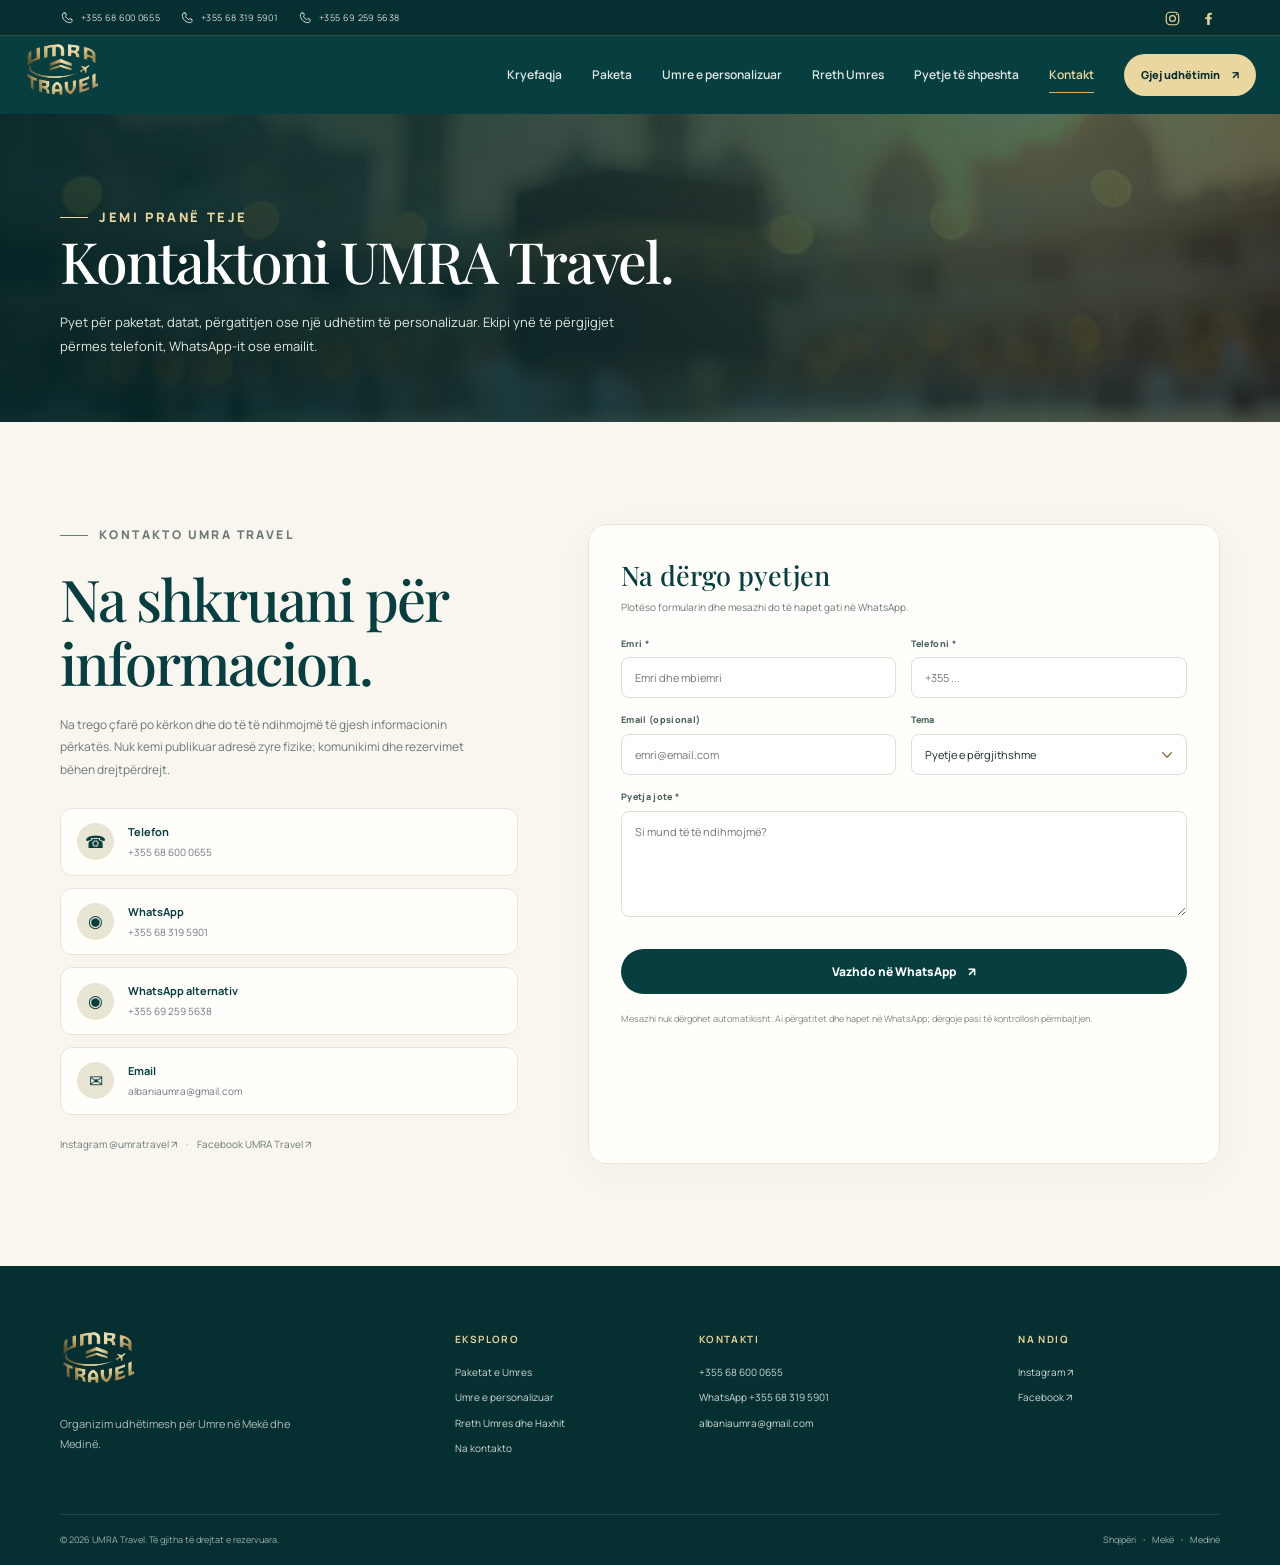
==== commit 3696cc68: "major updates" ====
--- a/kontakt.html
+++ b/kontakt.html
@@ -1,6 +1,6 @@
-<!doctype html><html lang="sq"><head><meta charset="utf-8"><meta name="viewport" content="width=device-width, initial-scale=1"><meta name="theme-color" content="#073f40"><meta name="description" content="Kontaktoni UMRA Travel për pyetje rreth paketave dhe udhëtimeve të Umres."><title>Kontakt | UMRA Travel</title><link rel="icon" type="image/svg+xml" href="assets/images/umra-logo.svg"><link rel="preconnect" href="https://fonts.googleapis.com"><link rel="preconnect" href="https://fonts.gstatic.com" crossorigin><link href="https://fonts.googleapis.com/css2?family=DM+Sans:wght@400;500;600;700&family=Manrope:wght@400;500;600;700;800&family=Playfair+Display:ital,wght@0,500;0,600;0,700;1,500;1,600&display=swap" rel="stylesheet"><link rel="stylesheet" href="assets/css/site.css"></head><body>
-<header class="site-header" id="siteHeader"><div class="nav-shell"><a class="brand" href="index.html"><img src="assets/images/umra-logo.svg" alt="UMRA Travel"></a><button class="menu-toggle" id="menuToggle" aria-label="Hap menunë" aria-expanded="false"><span></span><span></span></button><nav class="main-nav" id="mainNav" aria-label="Menuja kryesore"><a href="paketa.html">Paketa</a><a href="rreth-umres.html">Rreth Umres</a><a href="index.html#pyetje">Pyetje të shpeshta</a><a class="is-active" href="kontakt.html">Kontakt</a><a class="nav-cta" href="paketa.html">Gjej udhëtimin <span>↗</span></a></nav></div></header>
+<!doctype html><html lang="sq"><head><meta charset="utf-8"><meta name="viewport" content="width=device-width, initial-scale=1"><meta name="theme-color" content="#073f40"><meta name="description" content="Kontaktoni UMRA Travel për pyetje rreth paketave dhe udhëtimeve të Umres."><title>Kontakt | UMRA Travel</title><link rel="icon" type="image/jpeg" href="assets/images/umra-logo-source.jpg"><link rel="preconnect" href="https://fonts.googleapis.com"><link rel="preconnect" href="https://fonts.gstatic.com" crossorigin><link href="https://fonts.googleapis.com/css2?family=DM+Sans:wght@400;500;600;700&family=Manrope:wght@400;500;600;700;800&family=Playfair+Display:ital,wght@0,500;0,600;0,700;1,500;1,600&display=swap" rel="stylesheet"><link rel="stylesheet" href="assets/css/site.css"></head><body>
+<div class="contact-strip" aria-label="Kontaktet e UMRA Travel"><div class="contact-strip-inner wrap"><div class="contact-strip-phones"><a href="tel:+355686000655"><svg viewBox="0 0 24 24" aria-hidden="true"><path d="M7 3.5h2.7l1.2 4-1.8 1.4a14 14 0 0 0 6 6l1.4-1.8 4 1.2V17c0 1.7-1.4 3-3 3C10 20 4 14 4 6.5c0-1.7 1.3-3 3-3Z"/></svg><span>+355 68 600 0655</span></a><a href="tel:+355683195901"><svg viewBox="0 0 24 24" aria-hidden="true"><path d="M7 3.5h2.7l1.2 4-1.8 1.4a14 14 0 0 0 6 6l1.4-1.8 4 1.2V17c0 1.7-1.4 3-3 3C10 20 4 14 4 6.5c0-1.7 1.3-3 3-3Z"/></svg><span>+355 68 319 5901</span></a><a href="tel:+355692595638"><svg viewBox="0 0 24 24" aria-hidden="true"><path d="M7 3.5h2.7l1.2 4-1.8 1.4a14 14 0 0 0 6 6l1.4-1.8 4 1.2V17c0 1.7-1.4 3-3 3C10 20 4 14 4 6.5c0-1.7 1.3-3 3-3Z"/></svg><span>+355 69 259 5638</span></a></div><div class="contact-strip-social" aria-label="Rrjetet sociale"><a href="https://www.instagram.com/umratravel/" target="_blank" rel="noopener" aria-label="Instagram UMRA Travel"><svg viewBox="0 0 24 24" aria-hidden="true"><rect x="3.2" y="3.2" width="17.6" height="17.6" rx="5.2"/><circle cx="12" cy="12" r="4.1"/><circle class="social-dot" cx="17.7" cy="6.4" r="1"/></svg></a><a href="https://www.facebook.com/umratravelalbania/" target="_blank" rel="noopener" aria-label="Facebook UMRA Travel"><svg viewBox="0 0 24 24" aria-hidden="true"><path class="facebook-mark" d="M13.7 21v-7.8h2.6l.4-3h-3V8.3c0-.9.3-1.5 1.5-1.5h1.6V4.1c-.3 0-1.3-.1-2.5-.1-2.5 0-4.2 1.5-4.2 4.3v1.9H7.3v3h2.8V21z"/></svg></a></div></div></div><header class="site-header" id="siteHeader"><div class="nav-shell"><a class="brand" href="index.html"><img src="assets/images/umra-logo.svg" alt="UMRA Travel"></a><button class="menu-toggle" id="menuToggle" aria-label="Hap menunë" aria-expanded="false"><span></span><span></span></button><nav class="main-nav" id="mainNav" aria-label="Menuja kryesore"><a href="index.html">Kryefaqja</a><a href="paketa.html">Paketa</a><a href="personalizuar.html">Umre e personalizuar</a><a href="rreth-umres.html">Rreth Umres</a><a href="index.html#pyetje">Pyetje të shpeshta</a><a class="is-active" href="kontakt.html">Kontakt</a><a class="nav-cta" href="paketa.html">Gjej udhëtimin <span>↗</span></a></nav></div></header>
 <main><section class="page-hero compact"><div class="wrap"><p class="eyebrow">Jemi pranë teje</p><h1>Kontaktoni UMRA Travel.</h1><p>Pyet për paketat, datat, përgatitjen ose një udhëtim të personalizuar. Ekipi ynë të përgjigjet përmes telefonit, WhatsApp-it ose emailit.</p></div></section><section class="section"><div class="wrap contact-layout"><div class="contact-intro"><p class="eyebrow section-kicker">Kontakto UMRA Travel</p><h1>Na shkruani për informacion.</h1><p>Na trego çfarë po kërkon dhe do të të ndihmojmë të gjesh informacionin përkatës. Nuk kemi publikuar adresë zyre fizike; komunikimi dhe rezervimet bëhen drejtpërdrejt.</p><div class="contact-links"><a class="contact-link" href="tel:+355686000655"><span>☎</span><span><strong>Telefon</strong><small>+355 68 600 0655</small></span></a><a class="contact-link" href="https://wa.me/355683195901" target="_blank" rel="noopener"><span>◉</span><span><strong>WhatsApp</strong><small>+355 68 319 5901</small></span></a><a class="contact-link" href="https://wa.me/355692595638" target="_blank" rel="noopener"><span>◉</span><span><strong>WhatsApp alternativ</strong><small>+355 69 259 5638</small></span></a><a class="contact-link" href="mailto:albaniaumra@gmail.com"><span>✉</span><span><strong>Email</strong><small>albaniaumra@gmail.com</small></span></a></div><p style="margin-top:20px;font-size:10px"><a href="https://www.instagram.com/umratravel/" target="_blank" rel="noopener">Instagram @umratravel ↗</a> <span style="color:#a28a4d;padding:0 7px">·</span> <a href="https://www.facebook.com/umratravelalbania/" target="_blank" rel="noopener">Facebook UMRA Travel ↗</a></p></div>
 <div class="form-card"><h2>Na dërgo pyetjen</h2><p>Plotëso formularin dhe mesazhi do të hapet gati në WhatsApp.</p><form method="post" action="#" class="form-grid" data-whatsapp-form><div class="form-field"><label for="name">Emri *</label><input id="name" name="name" autocomplete="name" required placeholder="Emri dhe mbiemri"></div><div class="form-field"><label for="phone">Telefoni *</label><input id="phone" name="phone" autocomplete="tel" required placeholder="+355 ..."></div><div class="form-field"><label for="email">Email (opsional)</label><input id="email" name="email" type="email" autocomplete="email" placeholder="emri@email.com"></div><div class="form-field"><label for="topic">Tema</label><select id="topic" name="topic"><option>Pyetje e përgjithshme</option><option>Paketat e grupit</option><option>Umre e personalizuar</option><option>Umre në Ramazan</option><option>Përgatitja dhe dokumentet</option></select></div><div class="form-field full"><label for="message">Pyetja jote *</label><textarea id="message" name="message" required placeholder="Si mund të të ndihmojmë?"></textarea></div><div class="form-field full"><button class="button button-dark form-submit" type="submit">Vazhdo në WhatsApp <span>↗</span></button><p class="form-note">Mesazhi nuk dërgohet automatikisht. Ai përgatitet dhe hapet në WhatsApp; dërgoje pasi të kontrollosh përmbajtjen.</p><a class="success-panel" data-whatsapp-result href="#" target="_blank" rel="noopener" hidden>Hap WhatsApp-in për të dërguar mesazhin ↗</a></div></form></div>
 </div></section></main>
-<footer class="site-footer"><div class="footer-main wrap"><div class="footer-brand"><a class="brand footer-brand-link" href="index.html"><img src="assets/images/umra-logo.svg" alt=""></a><p>Organizim udhëtimesh për Umre në Mekë dhe Medinë.</p></div><div><h3>Eksploro</h3><a href="paketa.html">Paketat e Umres</a><a href="rreth-umres.html">Rreth Umres dhe Haxhit</a><a href="kontakt.html">Na kontakto</a></div><div><h3>Kontakti</h3><a href="tel:+355686000655">+355 68 600 0655</a><a href="https://wa.me/355683195901">WhatsApp +355 68 319 5901</a><a href="mailto:albaniaumra@gmail.com">albaniaumra@gmail.com</a></div><div><h3>Na ndiq</h3><a href="https://www.instagram.com/umratravel/" target="_blank" rel="noopener">Instagram ↗</a><a href="https://www.facebook.com/umratravelalbania/" target="_blank" rel="noopener">Facebook ↗</a></div></div><div class="footer-bottom wrap"><span>© 2026 UMRA Travel. Të gjitha të drejtat e rezervuara.</span><span>Shqipëri <b>·</b> Mekë <b>·</b> Medinë</span></div></footer><a class="floating-wa" href="https://wa.me/355683195901" aria-label="Na shkruaj në WhatsApp" target="_blank" rel="noopener"><span>✳</span><small>Pyet në WhatsApp</small></a><script src="assets/js/site.js" defer></script><script src="assets/js/site-data.js" defer></script><script src="assets/js/static-site.js" defer></script></body></html>
+<footer class="site-footer"><div class="footer-main wrap"><div class="footer-brand"><a class="brand footer-brand-link" href="index.html"><img src="assets/images/umra-logo.svg" alt=""></a><p>Organizim udhëtimesh për Umre në Mekë dhe Medinë.</p></div><div><h3>Eksploro</h3><a href="paketa.html">Paketat e Umres</a><a href="personalizuar.html">Umre e personalizuar</a><a href="rreth-umres.html">Rreth Umres dhe Haxhit</a><a href="kontakt.html">Na kontakto</a></div><div><h3>Kontakti</h3><a href="tel:+355686000655">+355 68 600 0655</a><a href="https://wa.me/355683195901">WhatsApp +355 68 319 5901</a><a href="mailto:albaniaumra@gmail.com">albaniaumra@gmail.com</a></div><div><h3>Na ndiq</h3><a href="https://www.instagram.com/umratravel/" target="_blank" rel="noopener">Instagram ↗</a><a href="https://www.facebook.com/umratravelalbania/" target="_blank" rel="noopener">Facebook ↗</a></div></div><div class="footer-bottom wrap"><span>© 2026 UMRA Travel. Të gjitha të drejtat e rezervuara.</span><span>Shqipëri <b>·</b> Mekë <b>·</b> Medinë</span></div></footer><script src="assets/js/site.js" defer></script><script src="assets/js/site-data.js" defer></script><script src="assets/js/static-site.js" defer></script></body></html>
--- a/assets/css/site.css
+++ b/assets/css/site.css
@@ -3,11 +3,11 @@
 .site-header{position:sticky;top:0;z-index:40;background:var(--petrol);color:white;transition:box-shadow .25s}.site-header.has-shadow{box-shadow:0 8px 24px #042d3040}.nav-shell{height:78px;width:min(1240px,calc(100% - 48px));margin:auto;display:flex;align-items:center;justify-content:space-between;gap:26px}.brand{display:flex;align-items:center;gap:11px;min-width:212px}.brand img{width:54px;height:54px;object-fit:contain}.brand-copy{display:flex;flex-direction:column;line-height:1.1}.brand-copy strong{font-size:18px;letter-spacing:.14em;font-weight:800}.brand-copy i{color:var(--gold-light);font-style:normal}.brand-copy small{margin-top:6px;color:#d8d4c3;font-size:8px;letter-spacing:.14em;text-transform:uppercase}.main-nav{display:flex;align-items:center;gap:30px}.main-nav>a:not(.nav-cta){position:relative;font-size:12px;font-weight:600;color:#e0e8e3;transition:color .2s}.main-nav>a:not(.nav-cta):after{content:"";position:absolute;bottom:-8px;left:0;width:100%;height:1px;background:var(--gold);transform:scaleX(0);transform-origin:left;transition:transform .2s}.main-nav>a:hover,.main-nav>a.is-active{color:var(--gold-light)}.main-nav>a:hover:after,.main-nav>a.is-active:after{transform:scaleX(1)}.nav-cta,.button{display:inline-flex;align-items:center;justify-content:center;gap:12px;border:0;border-radius:999px;background:var(--gold-light);color:var(--petrol-deep);padding:14px 20px;font-size:12px;font-weight:800;transition:transform .2s,background .2s,box-shadow .2s}.nav-cta{padding:12px 17px;font-size:11px}.nav-cta:hover,.button:hover{transform:translateY(-2px);background:#f1dfaf;box-shadow:0 10px 25px #061c1c24}.button-dark{background:var(--petrol);color:white}.button-dark:hover{background:#0b5354}.button-outline{border:1px solid #ffffff78;background:transparent;color:white}.button-outline:hover{background:#ffffff18}.button-light{border:1px solid var(--line);background:white;color:var(--petrol)}.button-small{padding:11px 15px;font-size:11px}.menu-toggle{display:none;background:none;border:0;padding:10px}.menu-toggle span{display:block;width:23px;height:2px;margin:5px;background:white;border-radius:2px;transition:.2s}
 .hero{position:relative;isolation:isolate;min-height:min(740px,calc(100svh - 112px));display:flex;align-items:center;overflow:hidden;background:var(--petrol-deep);color:white}.hero-media,.hero-shade{position:absolute;inset:0;z-index:-1}.hero-media img,.hero-media video{width:100%;height:100%;object-fit:cover;object-position:center 42%;filter:saturate(.82)}.hero-shade{background:linear-gradient(90deg,rgba(3,35,36,.91) 0%,rgba(3,42,42,.79) 39%,rgba(4,39,40,.32) 73%,rgba(4,32,34,.15) 100%),linear-gradient(0deg,rgba(3,37,39,.47),transparent 50%)}.hero-content{width:min(1160px,calc(100% - 48px));margin:0 auto;padding:98px 0 124px;position:relative}.hero-copy{max-width:635px}.eyebrow{display:flex;align-items:center;gap:11px;margin:0 0 20px;color:#dfc884;font-size:10px;font-weight:800;letter-spacing:.2em;text-transform:uppercase}.eyebrow:before{content:"";width:28px;height:1px;background:currentColor}.hero h1,.page-hero h1{font-family:var(--serif);font-weight:500;letter-spacing:-.045em;line-height:1.06}.hero h1{max-width:660px;margin:0 0 22px;font-size:clamp(45px,6.7vw,83px)}.hero h1 em{color:var(--gold-light);font-weight:500}.hero-lede{max-width:500px;color:#e2e9e4;font-size:15px;line-height:1.8}.hero-actions{display:flex;flex-wrap:wrap;align-items:center;gap:12px;margin:30px 0 44px}.hero-note{display:flex;align-items:center;gap:13px;color:#e0e6e1;font-size:11px}.hero-note i{font-style:normal;color:var(--gold-light);font-size:17px}.hero-foot{position:absolute;left:0;right:0;bottom:0;display:flex;align-items:center;justify-content:space-between;border-top:1px solid #ffffff32;padding:18px 0;color:#e4e9e4;font-size:10px;letter-spacing:.1em;text-transform:uppercase}.hero-foot span+span{display:flex;gap:22px}.hero-foot b{color:var(--gold)}.hero-stamp{position:absolute;right:8%;bottom:17%;width:134px;height:134px;border:1px solid #e8d39880;border-radius:50%;display:grid;place-items:center;color:var(--gold-light);text-align:center;font-size:9px;letter-spacing:.15em;text-transform:uppercase;transform:rotate(-12deg)}.hero-stamp:before{content:"✳";position:absolute;font-size:30px;opacity:.32}.hero-stamp span{max-width:75px;line-height:1.7}
 .section{padding:102px 0}.section-tight{padding:74px 0}.section-kicker{color:#8d7540}.section-head{display:flex;justify-content:space-between;align-items:end;gap:30px;margin-bottom:36px}.section-head h2,.story-copy h2,.quote-card h2,.contact-intro h1,.page-hero h1,.booking-heading h1{margin:0;color:var(--petrol);font:500 clamp(34px,4vw,54px)/1.11 var(--serif);letter-spacing:-.035em}.section-head p{max-width:420px;margin:0;color:var(--muted);font-size:13px}.text-link{display:inline-flex;align-items:center;gap:10px;color:var(--petrol);font-weight:800;font-size:11px;border-bottom:1px solid var(--gold);padding:0 0 6px;white-space:nowrap}.text-link span{color:#a5853d;transition:transform .2s}.text-link:hover span{transform:translate(3px,-3px)}.package-grid{display:grid;grid-template-columns:repeat(3,minmax(0,1fr));gap:20px}.package-card{overflow:hidden;border:1px solid #e8e6dc;border-radius:18px;background:var(--paper);box-shadow:0 8px 27px #0a38350a;transition:transform .25s,box-shadow .25s}.package-card:hover{transform:translateY(-6px);box-shadow:var(--shadow)}.package-image{height:220px;display:block;position:relative;overflow:hidden;background:#d4d4c9}.package-image:after{content:"";position:absolute;inset:45% 0 0;background:linear-gradient(0deg,#001e1de0,transparent)}.package-image img{width:100%;height:100%;object-fit:cover;transition:transform .5s}.package-card:hover .package-image img{transform:scale(1.045)}.package-tag{position:absolute;z-index:1;left:16px;top:16px;border:1px solid #ffffff70;background:#f7f6eeeb;border-radius:999px;padding:7px 11px;color:var(--petrol);font-size:9px;font-weight:800;letter-spacing:.06em}.package-card-content{padding:21px 21px 19px}.small-eyebrow{margin:0 0 8px;font-size:9px;letter-spacing:.13em}.package-card h3{margin:0;color:var(--petrol);font:600 23px/1.2 var(--serif)}.package-summary{min-height:46px;margin:10px 0 18px;color:var(--muted);font-size:11px;line-height:1.7}.package-card-bottom{display:flex;justify-content:space-between;align-items:end;gap:12px;border-top:1px solid var(--line);padding-top:14px}.price-lockup{display:flex;align-items:baseline;gap:5px;color:var(--muted);font-size:9px}.price-lockup strong{color:var(--petrol);font-size:18px}.package-card-bottom .text-link{font-size:10px}
-.manifesto{position:relative;overflow:hidden;background:var(--petrol);color:white;padding:82px 0}.manifesto:after{content:"۞";position:absolute;right:-20px;top:-118px;color:#ffffff08;font-size:390px;line-height:1;pointer-events:none}.manifesto-grid{position:relative;z-index:1;display:grid;grid-template-columns:1fr 1.12fr;align-items:center;gap:80px}.manifesto .eyebrow{color:var(--gold-light)}.manifesto h2{margin:0;color:white;font:500 clamp(32px,4vw,48px)/1.17 var(--serif);letter-spacing:-.035em}.manifesto h2 em{color:var(--gold-light);font-weight:500}.manifesto p{max-width:520px;margin:0 0 22px;color:#d1dfd8;font-size:13px;line-height:1.9}.manifesto .text-link{color:#fff;border-color:#d9c27f}.manifesto-points{display:grid;grid-template-columns:1fr 1fr;gap:13px}.manifesto-point{display:flex;align-items:center;gap:12px;padding:15px 14px;border:1px solid #ffffff23;border-radius:12px;color:#eff3ee;font-size:11px}.manifesto-point span{color:var(--gold-light);font-size:17px}.story-grid{display:grid;grid-template-columns:1fr 1fr;gap:80px;align-items:center}.story-image{position:relative;min-height:420px}.story-image img{position:absolute;inset:0;width:100%;height:100%;object-fit:cover;border-radius:2px 96px 2px 2px}.story-image:after{content:"";position:absolute;inset:18px -18px -18px 18px;border:1px solid var(--gold);border-radius:2px 96px 2px 2px;z-index:-1}.story-copy h2{margin-bottom:20px}.story-copy>p{color:var(--muted);font-size:13px;line-height:1.9}.story-quote{margin:25px 0;padding:17px 20px;border-left:2px solid var(--gold);background:#f1eee3;color:var(--petrol);font:italic 19px/1.5 var(--serif)}.story-quote small{display:block;margin-top:7px;color:#857c68;font:700 9px var(--sans);letter-spacing:.1em;text-transform:uppercase}.service-strip{display:grid;grid-template-columns:repeat(4,1fr);border-block:1px solid var(--line);padding:25px 0}.service-item{display:flex;gap:13px;padding:5px 22px;border-right:1px solid var(--line)}.service-item:first-child{padding-left:0}.service-item:last-child{border:0}.service-icon{font-size:21px}.service-item strong{display:block;color:var(--petrol);font-size:11px}.service-item small{display:block;margin-top:4px;color:var(--muted);font-size:9px}
+.manifesto{position:relative;overflow:hidden;background:var(--petrol);color:white;padding:82px 0}.manifesto:after{content:none;position:absolute;right:-20px;top:-118px;color:#ffffff08;font-size:390px;line-height:1;pointer-events:none}.manifesto-grid{position:relative;z-index:1;display:grid;grid-template-columns:1fr 1.12fr;align-items:center;gap:80px}.manifesto .eyebrow{color:var(--gold-light)}.manifesto h2{margin:0;color:white;font:500 clamp(32px,4vw,48px)/1.17 var(--serif);letter-spacing:-.035em}.manifesto h2 em{color:var(--gold-light);font-weight:500}.manifesto p{max-width:520px;margin:0 0 22px;color:#d1dfd8;font-size:13px;line-height:1.9}.manifesto .text-link{color:#fff;border-color:#d9c27f}.manifesto-points{display:grid;grid-template-columns:1fr 1fr;gap:13px}.manifesto-point{display:flex;align-items:center;gap:12px;padding:15px 14px;border:1px solid #ffffff23;border-radius:12px;color:#eff3ee;font-size:11px}.manifesto-point span{color:var(--gold-light);font-size:17px}.story-grid{display:grid;grid-template-columns:1fr 1fr;gap:80px;align-items:center}.story-image{position:relative;min-height:420px}.story-image img{position:absolute;inset:0;width:100%;height:100%;object-fit:cover;border-radius:2px 96px 2px 2px}.story-image:after{content:"";position:absolute;inset:18px -18px -18px 18px;border:1px solid var(--gold);border-radius:2px 96px 2px 2px;z-index:-1}.story-copy h2{margin-bottom:20px}.story-copy>p{color:var(--muted);font-size:13px;line-height:1.9}.story-quote{margin:25px 0;padding:17px 20px;border-left:2px solid var(--gold);background:#f1eee3;color:var(--petrol);font:italic 19px/1.5 var(--serif)}.story-quote small{display:block;margin-top:7px;color:#857c68;font:700 9px var(--sans);letter-spacing:.1em;text-transform:uppercase}.service-strip{display:grid;grid-template-columns:repeat(4,1fr);border-block:1px solid var(--line);padding:25px 0}.service-item{display:flex;gap:13px;padding:5px 22px;border-right:1px solid var(--line)}.service-item:first-child{padding-left:0}.service-item:last-child{border:0}.service-icon{font-size:21px}.service-item strong{display:block;color:var(--petrol);font-size:11px}.service-item small{display:block;margin-top:4px;color:var(--muted);font-size:9px}
 .faq-section{background:#f0efe7}.faq-layout{display:grid;grid-template-columns:.75fr 1.25fr;gap:70px}.faq-side h2{margin:0 0 14px;color:var(--petrol);font:500 42px/1.12 var(--serif)}.faq-side p{color:var(--muted);font-size:12px;line-height:1.8}.faq-list{border-top:1px solid #d9d8cf}.faq-item{border-bottom:1px solid #d9d8cf}.faq-item summary{position:relative;list-style:none;cursor:pointer;padding:20px 38px 20px 0;color:var(--petrol);font-size:12px;font-weight:800}.faq-item summary::-webkit-details-marker{display:none}.faq-item summary:after{content:"+";position:absolute;right:7px;top:14px;color:#9d8243;font-size:23px;font-weight:400}.faq-item[open] summary:after{content:"−"}.faq-item p{max-width:650px;margin:0;padding:0 24px 20px 0;color:var(--muted);font-size:11px;line-height:1.9}
 .cta-band{padding:64px 0;background:var(--gold-light)}.cta-band-inner{display:flex;align-items:center;justify-content:space-between;gap:25px}.cta-band h2{max-width:650px;margin:0;color:var(--petrol);font:500 clamp(27px,3.3vw,42px)/1.13 var(--serif)}.cta-band p{margin:8px 0 0;color:#4c6659;font-size:11px}.site-footer{background:#052f31;color:#e4ebe5}.footer-main{display:grid;grid-template-columns:1.4fr .8fr 1.1fr .8fr;gap:42px;padding-top:60px;padding-bottom:48px}.footer-brand-link{min-width:unset}.footer-brand p{max-width:260px;margin:14px 0 0;color:#aebfba;font-size:11px;line-height:1.8}.footer-main h3{margin:5px 0 16px;color:#e5d198;font-size:10px;letter-spacing:.14em;text-transform:uppercase}.footer-main>div:not(.footer-brand) a{display:block;margin:9px 0;color:#cfdbd5;font-size:10px}.footer-main a:hover{color:#fff}.footer-main .admin-link{margin-top:24px!important;color:#849c94!important;font-size:9px!important}.footer-bottom{display:flex;justify-content:space-between;gap:20px;border-top:1px solid #ffffff1d;padding:18px 0;color:#9db1a9;font-size:9px}.footer-bottom b{padding:0 5px;color:var(--gold)}.floating-wa{position:fixed;z-index:32;right:22px;bottom:22px;display:flex;align-items:center;gap:9px;padding:12px 16px;border:1px solid #ffffff;background:#fffefa;color:var(--petrol);border-radius:99px;box-shadow:0 12px 35px #073f4030;font-weight:800}.floating-wa span{display:grid;place-items:center;width:24px;height:24px;border-radius:50%;background:#d8eadd;color:#37774a;font-size:16px}.floating-wa small{font-size:10px}
-.page-hero{position:relative;overflow:hidden;background:var(--petrol);color:white;padding:90px 0 80px}.page-hero:after{content:"۞";position:absolute;right:-32px;top:-105px;color:#ffffff09;font-size:360px;line-height:1}.page-hero .wrap{position:relative;z-index:1}.page-hero .eyebrow{color:var(--gold-light)}.page-hero h1{max-width:770px;color:white;font-size:clamp(40px,5.5vw,68px)}.page-hero p{max-width:600px;margin:18px 0 0;color:#d0ded7;font-size:13px;line-height:1.85}.page-hero.compact{padding:73px 0 64px}.page-hero.compact h1{font-size:clamp(36px,4.6vw,57px)}.page-hero .hero-actions{margin-bottom:0}.package-listing{padding:60px 0 100px}.package-listing .package-grid{row-gap:24px}.package-note{margin:24px 0 0;padding:17px 20px;border:1px solid #e4ddc7;background:#f4f0e4;border-radius:12px;color:#65736b;font-size:10px;line-height:1.8}.detail-top{display:grid;grid-template-columns:1.1fr .9fr;gap:52px;align-items:start}.detail-image{height:440px;overflow:hidden;border-radius:2px 90px 2px 2px;box-shadow:var(--shadow)}.detail-image img{width:100%;height:100%;object-fit:cover}.detail-copy h2{margin:0 0 15px;color:var(--petrol);font:500 43px/1.13 var(--serif)}.detail-copy>p{color:var(--muted);font-size:13px;line-height:1.9}.detail-price{margin:24px 0;padding:20px 0;border-block:1px solid var(--line)}.detail-price small{display:block;color:var(--muted);font-size:9px;text-transform:uppercase;letter-spacing:.1em}.detail-price strong{display:block;margin-top:2px;color:var(--petrol);font:500 32px var(--serif)}.feature-list{display:grid;grid-template-columns:1fr 1fr;gap:12px;margin:22px 0 28px;padding:0;list-style:none}.feature-list li{display:flex;gap:9px;align-items:start;color:#4a6259;font-size:11px;line-height:1.65}.feature-list li:before{content:"✓";display:grid;place-items:center;flex:none;width:18px;height:18px;border-radius:50%;background:#e8e4d4;color:#8a7139;font-size:10px;font-weight:800}.detail-actions{display:flex;gap:10px;flex-wrap:wrap}.price-table{width:100%;margin:25px 0;border-collapse:collapse;font-size:11px}.price-table td{padding:11px 12px;border-bottom:1px solid var(--line)}.price-table td:last-child{text-align:right;color:var(--petrol);font-weight:800}
-.pilgrimage-grid{display:grid;grid-template-columns:1fr 1fr;gap:28px}.pilgrimage-card{padding:32px;background:white;border:1px solid var(--line);border-radius:var(--radius);box-shadow:0 10px 32px #062e300c}.pilgrimage-card .icon{font-size:29px}.pilgrimage-card h2{margin:10px 0;color:var(--petrol);font:500 30px var(--serif)}.pilgrimage-card p{color:var(--muted);font-size:12px;line-height:1.9}.verse-panel{position:relative;margin-top:70px;padding:48px 56px;border-radius:4px 70px 4px 4px;background:var(--petrol);color:white;overflow:hidden}.verse-panel:after{content:"۞";position:absolute;right:-10px;top:-68px;color:#ffffff0a;font-size:240px}.verse-panel>*{position:relative;z-index:1}.verse-arabic{margin:0 0 19px;color:var(--gold-light);font-size:clamp(25px,4vw,39px);line-height:1.8;text-align:right;direction:rtl}.verse-translation{max-width:720px;margin:0;color:#fff;font:italic 23px/1.5 var(--serif)}.verse-source{margin:16px 0 0;color:#c0d0c8;font-size:10px}.verse-source a{color:var(--gold-light);text-decoration:underline;text-underline-offset:3px}.steps{display:grid;grid-template-columns:repeat(4,1fr);gap:16px;margin-top:36px}.step-card{padding:22px 18px;border-top:2px solid var(--gold);background:white}.step-card b{color:#9c8042;font-size:10px;letter-spacing:.12em}.step-card h3{margin:9px 0 6px;color:var(--petrol);font:600 17px var(--serif)}.step-card p{margin:0;color:var(--muted);font-size:10px;line-height:1.8}.disclaimer{margin-top:22px;color:#7d8178;font-size:10px}
+.page-hero{position:relative;overflow:hidden;background:var(--petrol);color:white;padding:90px 0 80px}.page-hero:after{content:none;position:absolute;right:-32px;top:-105px;color:#ffffff09;font-size:360px;line-height:1}.page-hero .wrap{position:relative;z-index:1}.page-hero .eyebrow{color:var(--gold-light)}.page-hero h1{max-width:770px;color:white;font-size:clamp(40px,5.5vw,68px)}.page-hero p{max-width:600px;margin:18px 0 0;color:#d0ded7;font-size:13px;line-height:1.85}.page-hero.compact{padding:73px 0 64px}.page-hero.compact h1{font-size:clamp(36px,4.6vw,57px)}.page-hero .hero-actions{margin-bottom:0}.package-listing{padding:60px 0 100px}.package-listing .package-grid{row-gap:24px}.package-note{margin:24px 0 0;padding:17px 20px;border:1px solid #e4ddc7;background:#f4f0e4;border-radius:12px;color:#65736b;font-size:10px;line-height:1.8}.detail-top{display:grid;grid-template-columns:1.1fr .9fr;gap:52px;align-items:start}.detail-image{height:440px;overflow:hidden;border-radius:2px 90px 2px 2px;box-shadow:var(--shadow)}.detail-image img{width:100%;height:100%;object-fit:cover}.detail-copy h2{margin:0 0 15px;color:var(--petrol);font:500 43px/1.13 var(--serif)}.detail-copy>p{color:var(--muted);font-size:13px;line-height:1.9}.detail-price{margin:24px 0;padding:20px 0;border-block:1px solid var(--line)}.detail-price small{display:block;color:var(--muted);font-size:9px;text-transform:uppercase;letter-spacing:.1em}.detail-price strong{display:block;margin-top:2px;color:var(--petrol);font:500 32px var(--serif)}.feature-list{display:grid;grid-template-columns:1fr 1fr;gap:12px;margin:22px 0 28px;padding:0;list-style:none}.feature-list li{display:flex;gap:9px;align-items:start;color:#4a6259;font-size:11px;line-height:1.65}.feature-list li:before{content:"✓";display:grid;place-items:center;flex:none;width:18px;height:18px;border-radius:50%;background:#e8e4d4;color:#8a7139;font-size:10px;font-weight:800}.detail-actions{display:flex;gap:10px;flex-wrap:wrap}.price-table{width:100%;margin:25px 0;border-collapse:collapse;font-size:11px}.price-table td{padding:11px 12px;border-bottom:1px solid var(--line)}.price-table td:last-child{text-align:right;color:var(--petrol);font-weight:800}
+.pilgrimage-grid{display:grid;grid-template-columns:1fr 1fr;gap:28px}.pilgrimage-card{padding:32px;background:white;border:1px solid var(--line);border-radius:var(--radius);box-shadow:0 10px 32px #062e300c}.pilgrimage-card .icon{font-size:29px}.pilgrimage-card h2{margin:10px 0;color:var(--petrol);font:500 30px var(--serif)}.pilgrimage-card p{color:var(--muted);font-size:12px;line-height:1.9}.verse-panel{position:relative;margin-top:70px;padding:48px 56px;border-radius:4px 70px 4px 4px;background:var(--petrol);color:white;overflow:hidden}.verse-panel:after{content:none;position:absolute;right:-10px;top:-68px;color:#ffffff0a;font-size:240px}.verse-panel>*{position:relative;z-index:1}.verse-arabic{margin:0 0 19px;color:var(--gold-light);font-size:clamp(25px,4vw,39px);line-height:1.8;text-align:right;direction:rtl}.verse-translation{max-width:720px;margin:0;color:#fff;font:italic 23px/1.5 var(--serif)}.verse-source{margin:16px 0 0;color:#c0d0c8;font-size:10px}.verse-source a{color:var(--gold-light);text-decoration:underline;text-underline-offset:3px}.steps{display:grid;grid-template-columns:repeat(4,1fr);gap:16px;margin-top:36px}.step-card{padding:22px 18px;border-top:2px solid var(--gold);background:white}.step-card b{color:#9c8042;font-size:10px;letter-spacing:.12em}.step-card h3{margin:9px 0 6px;color:var(--petrol);font:600 17px var(--serif)}.step-card p{margin:0;color:var(--muted);font-size:10px;line-height:1.8}.disclaimer{margin-top:22px;color:#7d8178;font-size:10px}
 .contact-layout{display:grid;grid-template-columns:.84fr 1.16fr;gap:70px}.contact-intro h1{margin:0 0 19px;font-size:clamp(38px,4.5vw,58px)}.contact-intro>p{max-width:410px;color:var(--muted);font-size:12px;line-height:1.9}.contact-links{display:grid;gap:12px;margin-top:26px}.contact-link{display:flex;gap:14px;align-items:center;padding:14px 16px;border:1px solid var(--line);background:#fffefa;border-radius:12px}.contact-link>span:first-child{display:grid;place-items:center;width:37px;height:37px;border-radius:50%;background:#e9e5d4;color:var(--petrol);font-size:17px}.contact-link strong{display:block;color:var(--petrol);font-size:11px}.contact-link small{display:block;margin-top:3px;color:var(--muted);font-size:10px}.form-card{padding:32px;border:1px solid #e6e3d9;border-radius:18px;background:#fffefa;box-shadow:0 10px 38px #042e300a}.form-card h2{margin:0 0 6px;color:var(--petrol);font:500 27px var(--serif)}.form-card>p{margin:0 0 21px;color:var(--muted);font-size:10px}.form-grid{display:grid;grid-template-columns:1fr 1fr;gap:15px}.form-field{display:flex;flex-direction:column;gap:6px}.form-field.full{grid-column:1/-1}.form-field label{color:#49635a;font-size:9px;font-weight:800;letter-spacing:.04em}.form-field input,.form-field textarea,.form-field select{width:100%;border:1px solid #deded5;border-radius:8px;background:#fff;padding:12px 13px;color:var(--ink);font-size:11px;outline:none;transition:border-color .2s,box-shadow .2s}.form-field input:focus,.form-field textarea:focus,.form-field select:focus{border-color:#9c8a59;box-shadow:0 0 0 3px #d4b56d27}.form-field textarea{min-height:106px;resize:vertical}.form-submit{width:100%;margin-top:17px}.form-note{margin:11px 0 0!important;color:#83877f!important;font-size:9px!important;line-height:1.7}.feedback{margin:0 0 16px;padding:12px 14px;border-radius:8px;background:#f5e9c8;color:#4a5145;font-size:11px}.booking-wrap{padding:68px 0 100px}.booking-layout{display:grid;grid-template-columns:.75fr 1.25fr;gap:48px;align-items:start}.booking-summary{position:sticky;top:105px;padding:25px;background:var(--petrol);border-radius:4px 62px 4px 4px;color:white}.booking-summary img{width:100%;height:180px;object-fit:cover;border-radius:2px 44px 2px 2px}.booking-summary h2{margin:17px 0 4px;color:white;font:500 27px var(--serif)}.booking-summary .date{color:var(--gold-light);font-size:10px;font-weight:700}.booking-summary p{color:#d2ded7;font-size:10px;line-height:1.8}.booking-summary strong{color:#fff}.booking-form h2{margin:0 0 7px;color:var(--petrol);font:500 30px var(--serif)}.booking-form>p{margin:0 0 21px;color:var(--muted);font-size:11px}.booking-heading{padding:66px 0 58px;background:var(--petrol);color:white}.booking-heading .eyebrow{color:var(--gold-light)}.booking-heading h1{color:white}.booking-heading p{margin:11px 0 0;color:#d1ddd6;font-size:11px}.success-panel{padding:24px;border:1px solid #c9dbc9;background:#edf4ec;border-radius:10px;color:#33543f;font-size:12px;line-height:1.8}.success-panel a{font-weight:800;text-decoration:underline;text-underline-offset:3px}
 .admin-body{min-height:100vh;background:#f1f0e9}.admin-top{display:flex;align-items:center;justify-content:space-between;padding:23px 5%;background:var(--petrol);color:white}.admin-top .brand{min-width:unset}.admin-top a.exit{font-size:11px;color:#e6d39d}.admin-wrap{width:min(1120px,calc(100% - 36px));margin:40px auto}.admin-heading{display:flex;justify-content:space-between;align-items:center;gap:25px;margin-bottom:25px}.admin-heading h1{margin:0;color:var(--petrol);font:500 38px var(--serif)}.admin-heading p{margin:4px 0;color:var(--muted);font-size:11px}.admin-grid{display:grid;grid-template-columns:1.15fr .85fr;gap:22px;align-items:start}.admin-panel{padding:23px;border:1px solid #e1dfd5;background:white;border-radius:14px}.admin-panel h2{margin:0 0 18px;color:var(--petrol);font:500 24px var(--serif)}.admin-table{width:100%;border-collapse:collapse;font-size:10px}.admin-table th,.admin-table td{padding:11px 8px;text-align:left;border-bottom:1px solid #edede7;vertical-align:middle}.admin-table th{color:#75817b;font-size:8px;letter-spacing:.1em;text-transform:uppercase}.admin-table td strong{display:block;color:var(--petrol);font-size:10px}.admin-table td small{color:var(--muted)}.admin-table .row-actions{white-space:nowrap}.admin-table .row-actions a{display:inline-block;margin-right:9px;color:#80672f;font-weight:800}.admin-table .row-actions button{padding:0;border:0;background:none;color:#a25549;font:800 10px var(--sans)}.admin-form .form-grid{gap:13px}.admin-form .form-field label{font-size:9px}.admin-form .form-field input,.admin-form .form-field textarea,.admin-form .form-field select{font-size:10px}.admin-form textarea{min-height:85px}.admin-form .current-image{display:flex;align-items:center;gap:12px;font-size:10px;color:var(--muted)}.admin-form .current-image img{width:60px;height:52px;object-fit:cover;border-radius:6px}.admin-check{display:flex;gap:8px;align-items:center;font-size:10px;color:#50635a}.admin-login{width:min(440px,calc(100% - 32px));margin:10vh auto}.admin-login .form-card{box-shadow:var(--shadow)}.admin-login .brand{margin-bottom:26px}.error-box{padding:12px 14px;margin-bottom:15px;border-radius:8px;background:#fae8e3;color:#8a4234;font-size:11px}.success-box{padding:12px 14px;margin-bottom:15px;border-radius:8px;background:#e6f1e6;color:#3e6845;font-size:11px}.form-help{color:#81877e;font-size:9px;line-height:1.6}.admin-tag{display:inline-block;padding:4px 7px;border-radius:999px;background:#e7f1e7;color:#44704a;font-size:8px;font-weight:800}.admin-tag.off{background:#f3e6e2;color:#995449}
 @media(max-width:980px){.main-nav{gap:17px}.main-nav>a:not(.nav-cta){font-size:10px}.nav-shell{width:calc(100% - 34px)}.brand{min-width:190px}.manifesto-grid{gap:45px}.story-grid{gap:48px}.service-item{padding-inline:12px}.footer-main{gap:28px}.package-image{height:195px}}
@@ -27,3 +27,173 @@
 @media(max-width:980px){.brand{min-width:75px}.brand img{width:68px;height:68px}.included-grid{grid-template-columns:repeat(2,minmax(0,1fr))}.hajj-inner{gap:30px}}
 @media(max-width:760px){.brand{min-width:unset}.brand img{width:60px;height:60px}.hero-minimal{min-height:calc(100svh - 68px)}.included-grid{gap:10px}.included-grid article{min-height:145px;padding:16px 14px}.pilgrimage-call{padding:50px 0}.pilgrimage-call-inner{align-items:stretch;flex-direction:column}.pilgrimage-call .button{align-self:stretch}.faith-grid,.hadith-grid{grid-template-columns:1fr}.faith-card,.hadith-card{min-height:unset}.guide-section .steps{grid-template-columns:1fr 1fr}.hajj-inner{grid-template-columns:1fr;gap:20px}}
 @media(max-width:420px){.included-grid{grid-template-columns:1fr 1fr}.included-grid article{min-height:155px}.package-cta-row{display:grid;grid-template-columns:1fr 1fr}.package-cta-row .button{padding:10px 12px;font-size:10px}.guide-section .steps{grid-template-columns:1fr}.talbiyah{padding:20px 14px}.talbiyah p{font-size:20px}.pilgrimage-call h2{font-size:36px}}
+.faith-card .verse-arabic,.talbiyah p{font-family:"Noto Naskh Arabic",serif}
+.hero-minimal .hero-shade{display:block;z-index:1;background:linear-gradient(90deg,rgba(3,37,39,.84) 0%,rgba(3,37,39,.69) 44%,rgba(3,37,39,.42) 100%),linear-gradient(0deg,rgba(3,37,39,.35),rgba(3,37,39,.1))}.hero-minimal .hero-media video{opacity:.68;filter:none}.hero-minimal .hero-content{z-index:2;padding:78px 0 84px}.hero-minimal .hero-copy{max-width:650px}.hero-minimal h1{max-width:620px;margin:0 0 18px;color:#fff;font-size:clamp(44px,6.4vw,78px)}.hero-minimal h1 em{color:var(--gold-light)}.hero-minimal .hero-lede{max-width:540px;margin:0;color:#eef2ed;font-size:15px;line-height:1.8}.hero-minimal .hero-actions{margin:29px 0 0}.hero-minimal .button-outline{color:white}.hero-minimal .button-outline:hover{color:white}
+@media(max-width:760px){.hero-minimal .hero-content{padding:56px 0 68px}.hero-minimal h1{font-size:clamp(40px,11vw,66px)}.hero-minimal .hero-lede{font-size:13px}.hero-minimal .hero-actions{gap:10px;margin-top:23px}.hero-minimal .hero-actions .button{padding:13px 16px;font-size:10px}}
+@media(max-width:420px){.hero-minimal .hero-actions{align-items:stretch;flex-direction:column;max-width:290px}.hero-minimal .hero-actions .button{width:100%}}
+.talbiyah{position:relative;isolation:isolate;overflow:hidden;margin:30px auto 0;border-color:#c8ae6d55;background-color:#063a3c;background-image:url("data:image/svg+xml,%3Csvg xmlns='http://www.w3.org/2000/svg' viewBox='0 0 100 100'%3E%3Cpath d='M50 2 57 24 77 12 67 35 98 40 76 51 96 68 73 68 79 96 56 78 50 100 43 78 21 96 27 68 4 68 24 51 2 40 33 35 23 12 44 24Z' fill='none' stroke='%23d9c581' stroke-opacity='.17' stroke-width='1'/%3E%3C/svg%3E");background-size:68px 68px}.talbiyah:after{position:absolute;z-index:-1;inset:0;background:linear-gradient(90deg,rgba(4,50,52,.52),rgba(4,50,52,.25),rgba(4,50,52,.52));content:""}.talbiyah p{color:var(--gold-light)}.talbiyah span{color:#eff2ed}.talbiyah b{color:#ddc782}
+.hajj-section{background-color:#063a3c;background-image:radial-gradient(rgba(219,203,153,.055) .7px,transparent .7px);background-size:5px 5px}.hajj-inner{display:block;max-width:1160px}.hajj-copy{max-width:630px}.hajj-copy h2{margin:0;color:white;font:500 clamp(35px,4vw,50px)/1.12 var(--serif);letter-spacing:-.035em}.hajj-copy h2 em{color:var(--gold-light);font-weight:500}.hajj-copy>p:not(.eyebrow){max-width:620px;margin:14px 0 0;color:#b7d3d1;font-size:12px;line-height:1.85}.hajj-copy .detail-actions{gap:10px;margin-top:27px}.hajj-copy .detail-actions .button{min-width:142px;border-radius:2px;padding:14px 18px;font-size:9px;letter-spacing:.12em;text-transform:uppercase}.hajj-copy .detail-actions .button:not(.button-outline){background:var(--gold-light);color:var(--petrol-deep)}.hajj-copy .detail-actions .button-outline{border-color:#d8c384;color:#f0dea4}
+.pilgrimage-call{padding:0 0 78px;background:#063a3c}.pilgrimage-call-inner{position:relative;overflow:hidden;min-height:245px;padding:46px 54px;border:1px solid #d1bd7a66;border-radius:4px;background-image:linear-gradient(90deg,rgba(3,38,40,.92),rgba(3,38,40,.8)),url("assets/images/custom-umra-poster.jpg");background-size:cover;background-position:center 20%}.pilgrimage-call .eyebrow{color:var(--gold-light)}.pilgrimage-call h2{max-width:720px;font-size:clamp(30px,4vw,46px)}.pilgrimage-call p:not(.eyebrow){max-width:570px}.pilgrimage-call .button{min-width:205px;border-radius:2px;text-align:center}.pilgrimage-call .button span{margin-top:3px;font-size:12px;letter-spacing:.06em}
+@media(max-width:760px){.hajj-section{padding:62px 0}.hajj-copy .detail-actions{align-items:stretch;flex-wrap:wrap}.hajj-copy .detail-actions .button{flex:1}.pilgrimage-call{padding:0 0 54px}.pilgrimage-call-inner{min-height:unset;padding:32px 24px}.pilgrimage-call h2{font-size:36px}.pilgrimage-call .button{align-self:flex-start}.pilgrimage-call-inner{background-position:center 16%}}
+@media(max-width:420px){.talbiyah{padding:22px 14px}.talbiyah span{font-size:14px}.hajj-copy .detail-actions{flex-direction:column}.hajj-copy .detail-actions .button{width:100%}.pilgrimage-call .button{align-self:stretch}}
+.talbiyah:after{z-index:0}.talbiyah>*{position:relative;z-index:1}
+.pilgrimage-call-inner{max-width:1020px}
+
+/* Contact strip and photo-led page banners */
+.contact-strip{position:relative;z-index:41;background:#052f31;color:#e8ece5;border-bottom:1px solid #d5c27b35}
+.contact-strip-inner{min-height:36px;display:flex;align-items:center;justify-content:space-between;gap:18px}
+.contact-strip-phones,.contact-strip-social{display:flex;align-items:center;gap:20px}
+.contact-strip-phones a{display:inline-flex;align-items:center;gap:7px;color:#d5dfd8;font-size:9px;letter-spacing:.035em;white-space:nowrap}
+.contact-strip-phones a:hover,.contact-strip-social a:hover{color:var(--gold-light)}
+.contact-strip svg{width:14px;height:14px;fill:none;stroke:currentColor;stroke-width:1.7;stroke-linecap:round;stroke-linejoin:round}
+.contact-strip-social{gap:13px}
+.contact-strip-social a{display:grid;place-items:center;width:23px;height:23px;color:#e6d49b}
+.contact-strip-social svg{width:17px;height:17px}
+.contact-strip-social .facebook-mark{fill:currentColor;stroke:none}
+.contact-strip-social .social-dot{fill:currentColor;stroke:none}
+.hero-minimal .hero-media img{opacity:.62;filter:saturate(.78);object-position:center 48%}
+.hero-minimal{min-height:clamp(420px,calc(100svh - 114px),790px)}
+.contact-strip{height:36px;position:sticky;top:0}
+.contact-strip-inner{height:100%}
+.site-header{top:36px}
+html{scroll-padding-top:132px}
+.menu-toggle,.flyer-arrow,.flyer-close,.form-field select{appearance:none;-webkit-appearance:none;-webkit-tap-highlight-color:transparent}
+button,a{-webkit-tap-highlight-color:transparent}
+.form-field select{padding-right:38px;background-color:#fff;background-image:url("data:image/svg+xml,%3Csvg xmlns='http://www.w3.org/2000/svg' width='14' height='9' viewBox='0 0 14 9'%3E%3Cpath d='m2 2 5 5 5-5' fill='none' stroke='%238d7540' stroke-width='1.7' stroke-linecap='round' stroke-linejoin='round'/%3E%3C/svg%3E");background-repeat:no-repeat;background-position:right 13px center;background-size:12px 8px;color-scheme:light}
+.form-field select::-ms-expand{display:none}
+.hero-minimal .hero-shade{background:linear-gradient(90deg,rgba(3,35,36,.88),rgba(3,42,42,.69) 48%,rgba(4,39,40,.42)),linear-gradient(0deg,rgba(3,37,39,.44),rgba(3,37,39,.12))}
+.page-hero{background-color:#052f31;background-image:linear-gradient(90deg,rgba(3,39,40,.86),rgba(3,43,44,.7) 56%,rgba(3,39,40,.52)),linear-gradient(0deg,rgba(3,39,40,.2),rgba(3,39,40,.2)),url("../images/hero-prayer-beads.jpg");background-size:cover;background-position:center 42%;padding:88px 0 80px}
+.page-hero:after{display:none}
+.page-hero h1{color:#fff}
+.page-hero p{color:#e1e9e2}
+.booking-heading{background-color:#052f31;background-image:linear-gradient(90deg,rgba(3,39,40,.88),rgba(3,43,44,.7) 58%,rgba(3,39,40,.48)),url("../images/hero-prayer-beads.jpg");background-size:cover;background-position:center 48%}
+
+/* Package cards inspired by the supplied reference */
+.package-grid{align-items:stretch}
+.package-card{display:flex;flex-direction:column;min-width:0;border:1px solid #d9c47a35;border-radius:2px;background:#063a3c;color:#e5ede7;box-shadow:0 15px 38px #052a2c16}
+.package-card:hover{box-shadow:0 22px 50px #052a2c2e}
+.package-cover{position:relative;height:188px;overflow:hidden;background:#052e30}
+.package-cover:after{position:absolute;inset:0;background:linear-gradient(0deg,rgba(3,43,44,.98),rgba(3,43,44,.42) 56%,rgba(3,43,44,.2));content:""}
+.package-cover img{width:100%;height:100%;object-fit:cover;opacity:.72;filter:saturate(.76);transition:transform .6s,opacity .3s}
+.package-card:hover .package-cover img{transform:scale(1.035);opacity:.82}
+.package-tag{position:absolute;z-index:1;top:15px;left:17px;border:1px solid #ead69f65;border-radius:2px;background:#073f40bd;padding:6px 9px;color:#ead69f;font-size:8px;letter-spacing:.12em;text-transform:uppercase}
+.package-cover-title{position:absolute;z-index:1;right:18px;bottom:18px;left:18px;color:#fff;font:500 clamp(21px,2vw,27px)/1.18 var(--serif)}
+.package-card-content{display:flex;flex:1;flex-direction:column;padding:17px 19px 18px}
+.package-route{display:flex;align-items:center;gap:11px;min-height:29px;margin-bottom:12px;color:#f0d88e;font-size:10px;letter-spacing:.16em}
+.package-route b{font-size:10px;font-weight:800}
+.route-leg{position:relative;display:inline-flex;flex:1;align-items:center;justify-content:center;min-width:30px;color:#e1c46e;font-size:14px}
+.route-leg:before{position:absolute;right:55%;left:0;border-top:1px dashed #d8c88355;content:""}
+.route-leg:after{position:absolute;right:0;left:55%;border-top:1px dashed #d8c88355;content:""}
+.route-leg{z-index:0}
+.route-leg::first-letter{position:relative;z-index:1}
+.package-route-custom{color:#dfcb8b;font-size:8px;letter-spacing:.14em}
+.package-meta{display:grid;gap:8px;margin:0 0 15px;color:#b8d0ce;font-size:10px;line-height:1.5}
+.package-meta span{display:flex;align-items:flex-start;gap:8px}
+.package-meta b{flex:none;color:#e3c66d;font-size:12px;font-weight:500;line-height:1.2}
+.package-card .price-lockup{gap:5px;margin:0 0 12px;color:#b8d0ce;font-size:10px}
+.package-card .price-lockup strong{color:#ead69f;font:500 31px/1 var(--serif);letter-spacing:-.03em}
+.package-card .package-price-rows{margin:0 0 13px;border-top:1px solid #d9d19a35}
+.package-card .package-price-rows>div{padding:8px 0;border-bottom:1px solid #d9d19a24;color:#b9d0ce;font-size:10px}
+.package-card .package-price-rows strong{color:#ead69f;font-size:11px}
+.detail-copy>.package-price-rows{border-top:1px solid var(--line)}
+.detail-copy>.package-price-rows>div{border-bottom:1px solid var(--line);color:var(--muted)}
+.detail-copy>.package-price-rows strong{color:var(--petrol)}
+.booking-summary .package-price-rows{border-top:1px solid #ffffff35}
+.booking-summary .package-price-rows>div{border-bottom:1px solid #ffffff25;color:#c8d8d1}
+.booking-summary .package-price-rows strong{color:var(--gold-light)}
+.package-highlight{display:flex;align-items:flex-start;gap:8px;margin:0 0 16px;color:#c7d9d3;font-size:10px;line-height:1.6}
+.package-highlight span{color:#e2c66f}
+.package-cta-row{display:grid;grid-template-columns:1fr 1fr;gap:9px;margin-top:auto;border-top:1px solid #d9d19a35;padding-top:14px}
+.package-cta-row .button{min-height:42px;border-radius:2px;font-size:9px;letter-spacing:.14em;text-transform:uppercase}
+.package-cta-row .button-dark{background:linear-gradient(135deg,#f1df9e,#d4b56d);color:#092f30}
+.package-cta-row .button-dark:hover{background:#f5e5ac}
+.package-cta-row .button-light{border:1px solid #d5bb69;color:#e9d48c;background:transparent}
+.package-cta-row .button-light:hover{background:#ffffff10;box-shadow:none}
+
+/* Package flyer viewer */
+.flyer-open{font-family:inherit}
+.flyer-modal[hidden]{display:none}
+.flyer-modal{position:fixed;z-index:100;inset:0;display:grid;place-items:center;padding:24px}
+.flyer-backdrop{position:absolute;inset:0;background:#021d1fe8;backdrop-filter:blur(6px)}
+.flyer-dialog{position:relative;display:flex;align-items:center;justify-content:center;width:min(900px,100%);height:min(90svh,900px);padding:28px 64px 48px;border:1px solid #e6d39355;background:#062e30;box-shadow:0 25px 80px #0008}
+.flyer-image{width:100%;height:100%;object-fit:contain}
+.flyer-close,.flyer-arrow{position:absolute;z-index:1;display:grid;place-items:center;border:1px solid #e4d08b80;background:#073f40;color:#f1dda0}
+.flyer-close{top:10px;right:10px;width:39px;height:39px;font-size:25px;line-height:1}
+.flyer-arrow{top:50%;width:44px;height:54px;transform:translateY(-50%);border:0;background:transparent;box-shadow:none;color:var(--gold-light);font-size:43px;line-height:1}
+.flyer-arrow:hover,.flyer-arrow:active{background:transparent;box-shadow:none;color:#fff1bd}
+.flyer-arrow:focus-visible{outline:1px solid var(--gold-light);outline-offset:2px}
+.flyer-arrow[hidden]{display:none}
+.flyer-prev{left:12px}.flyer-next{right:12px}
+.flyer-count{position:absolute;right:0;bottom:17px;left:0;color:#e8d69e;font-size:10px;letter-spacing:.14em;text-align:center}
+body.flyer-open{overflow:hidden}
+
+@media(max-width:980px){.package-grid{grid-template-columns:repeat(2,minmax(0,1fr))}.package-card-content{padding:16px}}
+@media(max-width:760px){.main-nav{height:100vh;height:100dvh}.flyer-arrow{font-size:38px}}
+@media(max-width:760px){.contact-strip{height:54px}.contact-strip-inner{width:calc(100% - 28px);height:100%;min-height:unset;align-items:flex-start;flex-direction:column;gap:0;padding:7px 0}.contact-strip-phones{width:100%;justify-content:center;flex-wrap:wrap;column-gap:15px;row-gap:4px}.contact-strip-phones a{font-size:8px}.contact-strip-phones svg{width:12px;height:12px}.contact-strip-social{position:absolute;right:0;bottom:7px}.contact-strip-phones{padding-right:65px}.site-header{top:54px}.page-hero{padding:66px 0 60px;background-position:center 45%}.booking-heading{background-position:center}.hero-minimal{min-height:calc(100svh - 122px)}.main-nav{position:fixed;z-index:3;top:0;right:0;bottom:0;left:auto;width:50vw;height:100dvh;display:flex;visibility:hidden;flex-direction:column;align-items:stretch;gap:0;overflow-y:auto;padding:78px 16px 24px;background:var(--petrol);box-shadow:-18px 0 44px #021d1f72;opacity:0;transform:translateX(100%);transition:transform .28s ease,opacity .22s,visibility .28s}.main-nav.is-open{display:flex;visibility:visible;opacity:1;transform:translateX(0)}.main-nav>a:not(.nav-cta){padding:12px 0;border-bottom:1px solid #ffffff20;font-size:11px;line-height:1.4;white-space:normal}.main-nav>a:not(.nav-cta):after{display:none}.main-nav .nav-cta{align-self:stretch;margin-top:15px;padding:12px 7px;border-radius:2px;font-size:9px;white-space:normal}.menu-toggle{position:relative;z-index:4}.menu-toggle:focus-visible{outline:1px solid var(--gold-light);outline-offset:2px}.page-hero{padding:66px 0 60px;background-position:center 45%}.booking-heading{background-position:center}.package-grid{grid-template-columns:repeat(2,minmax(0,1fr));gap:13px}.package-cover{height:160px}.package-cover-title{right:13px;bottom:13px;left:13px;font-size:21px}.package-tag{top:10px;left:10px;font-size:7px}.package-card-content{padding:13px}.package-meta{font-size:9px}.package-card .price-lockup strong{font-size:26px}.package-card .package-price-rows>div{font-size:9px}.package-card .package-price-rows strong{font-size:10px}.package-cta-row{gap:6px}.package-cta-row .button{min-height:39px;padding:10px 8px;font-size:8px}.flyer-modal{padding:12px}.flyer-dialog{height:min(88svh,820px);padding:48px 42px 40px}.flyer-arrow{width:34px;height:43px}.flyer-prev{left:4px}.flyer-next{right:4px}}
+@media(max-width:420px){.contact-strip{height:58px}.contact-strip-inner{padding-right:46px}.contact-strip-phones{justify-content:flex-start;column-gap:11px;padding-right:52px}.contact-strip-phones a{font-size:7px}.contact-strip-social{right:0;bottom:8px;gap:6px}.contact-strip-social a{width:19px;height:19px}.contact-strip-social svg{width:15px;height:15px}.site-header{top:58px}.hero-minimal{min-height:calc(100svh - 126px)}.package-grid{grid-template-columns:1fr}.package-cover{height:190px}.package-cover-title{font-size:25px}.package-card-content{padding:16px}.package-meta{font-size:10px}.package-card .price-lockup strong{font-size:30px}.package-card .package-price-rows>div{font-size:10px}.package-card .package-price-rows strong{font-size:11px}.package-cta-row .button{font-size:9px}.flyer-dialog{padding:48px 32px 40px}}
+body.menu-open{overflow:hidden}
+body.menu-open:before{position:fixed;z-index:39;inset:0;background:#02191ab8;content:""}
+
+/* Remove the ornamental double-square marks */
+.manifesto:after,.page-hero:after,.verse-panel:after{content:none;display:none}
+.talbiyah{background-image:none}
+
+/* Gentle entrance motion for the banner and page sections */
+@keyframes text-enter{from{opacity:0;transform:translateY(16px)}to{opacity:1;transform:translateY(0)}}
+.site-header .brand img{animation:text-enter .7s .04s both}
+.site-header .main-nav>a{animation:text-enter .58s both}
+.site-header .main-nav>a:nth-child(1){animation-delay:.07s}
+.site-header .main-nav>a:nth-child(2){animation-delay:.12s}
+.site-header .main-nav>a:nth-child(3){animation-delay:.17s}
+.site-header .main-nav>a:nth-child(4){animation-delay:.22s}
+.site-header .main-nav>a:nth-child(5){animation-delay:.27s}
+.site-header .main-nav>a:nth-child(6){animation-delay:.32s}
+.site-header .main-nav>a:nth-child(7){animation-delay:.37s}
+.hero-minimal .hero-brandline{animation:text-enter .65s .08s both}
+.hero-minimal h1{animation:text-enter .78s .16s both}
+.hero-minimal .hero-lede{animation:text-enter .72s .29s both}
+.hero-minimal .hero-actions{animation:text-enter .72s .4s both}
+[data-reveal]{opacity:0;transform:translateY(22px);transition:opacity .72s ease,transform .72s cubic-bezier(.2,.65,.3,1);will-change:opacity,transform}
+[data-reveal].is-visible{opacity:1;transform:translateY(0)}
+@media(prefers-reduced-motion:reduce){*,*::before,*::after{scroll-behavior:auto!important;animation-duration:.01ms!important;animation-iteration-count:1!important;transition-duration:.01ms!important}[data-reveal]{opacity:1;transform:none;will-change:auto}}
+
+/* Dedicated personalized Umrah request page */
+.custom-umrah-page{min-height:70vh;background:#063638;color:#f4f3e9}
+.custom-hero{position:relative;isolation:isolate;overflow:hidden;padding:34px 0 27px;background:#052f31 url("../images/hero-prayer-beads.jpg") center 44%/cover;color:#fff;text-align:center}
+.custom-hero:before{position:absolute;z-index:-1;inset:0;background:linear-gradient(90deg,rgba(3,43,44,.93),rgba(3,43,44,.84) 50%,rgba(3,43,44,.91)),linear-gradient(0deg,rgba(3,43,44,.28),rgba(3,43,44,.28));content:""}
+.custom-hero .wrap{max-width:900px}
+.custom-hero .eyebrow{justify-content:center;margin:0 0 10px;color:var(--gold-light);font-size:9px;letter-spacing:.18em}
+.custom-hero .eyebrow:before{width:19px}
+.custom-hero h1{margin:0;color:#f7f5eb;font:500 clamp(42px,6.2vw,68px)/1.02 var(--serif);letter-spacing:-.045em}
+.custom-hero h1 em{color:var(--gold-light);font-weight:500}
+.custom-hero>div>p:last-child{max-width:650px;margin:12px auto 0;color:#b9d4d0;font-size:11px;line-height:1.75}
+.custom-request-section{padding:16px 0 86px;background:#063638}
+.custom-request-layout{display:grid;grid-template-columns:1fr 1.05fr;align-items:start;gap:38px;max-width:970px}
+.custom-info{min-width:0}
+.custom-photo-pair{display:grid;grid-template-columns:1fr 1fr;align-items:center;gap:12px;margin:0 0 15px}
+.custom-photo-pair img{width:100%;height:165px;object-fit:cover;border-radius:12px}
+.custom-photo-pair img:first-child{margin-top:-8px;object-position:center 58%}
+.custom-photo-pair img:last-child{margin-top:22px;object-position:center}
+.custom-steps{display:grid;gap:9px}
+.custom-step{display:flex;align-items:center;gap:12px;min-height:54px;padding:9px 12px;border:1px solid #d7c98045;border-radius:2px;background:#0b4142a8}
+.custom-step>span{display:grid;flex:none;width:25px;height:25px;place-items:center;border:1px solid #d9bb5d;border-radius:50%;color:#eed891;font-size:9px}
+.custom-step h2{margin:0;color:#f1eee1;font:500 13px/1.3 var(--serif)}
+.custom-step p{margin:3px 0 0;color:#a9c9c5;font-size:9px;line-height:1.5}
+.custom-info-note{margin:12px 0 0;color:#a9c9c5;font-size:9px;line-height:1.7}
+.custom-form-card{display:grid;grid-template-columns:1fr 1fr;gap:12px;padding:21px 22px 18px;border:1px solid #d9c67c55;border-radius:2px;background:#0a3d3f;color:white;box-shadow:0 18px 48px #001d1f29}
+.custom-form-heading h2{margin:0;color:#f1dc99;font:italic 500 21px/1.2 var(--serif)}
+.custom-form-heading p{margin:5px 0 2px;color:#b5d0cd;font-size:9px;line-height:1.6}
+.custom-form-card .form-field{gap:5px}
+.custom-form-card .form-field label{color:#e5d99f;font-size:8px;font-weight:800;letter-spacing:.06em;text-transform:uppercase}
+.custom-form-card .form-field input,.custom-form-card .form-field textarea,.custom-form-card .form-field select{min-height:37px;border:1px solid #c3d4cf4a;border-radius:1px;background-color:#ffffff08;color:#f5f5ec;font-size:10px}
+.custom-form-card .form-field input::placeholder,.custom-form-card .form-field textarea::placeholder{color:#91b3b0;opacity:1}
+.custom-form-card .form-field input:focus,.custom-form-card .form-field textarea:focus,.custom-form-card .form-field select:focus{border-color:#e0c975;box-shadow:0 0 0 2px #d4b56d20}
+.custom-form-card .form-field select{background-image:url("data:image/svg+xml,%3Csvg xmlns='http://www.w3.org/2000/svg' width='14' height='9' viewBox='0 0 14 9'%3E%3Cpath d='m2 2 5 5 5-5' fill='none' stroke='%23ead69f' stroke-width='1.7' stroke-linecap='round' stroke-linejoin='round'/%3E%3C/svg%3E");color-scheme:dark}
+.custom-form-card .form-field select option{background:#073f40;color:#fff}
+.custom-form-card .form-field textarea{min-height:92px;resize:vertical}
+.custom-form-card .form-submit{width:100%;min-height:42px;margin:0;border-radius:1px;background:linear-gradient(135deg,#f0dda0,#d4b56d);color:#082f30;font-size:8px;letter-spacing:.12em;text-transform:uppercase}
+.custom-form-card .form-submit:hover{background:#f4e4ac}
+.custom-form-card .form-note{margin:7px 0 0!important;color:#9dbdb8!important;font-size:8px!important;line-height:1.55}
+.custom-form-card .success-panel{display:block;margin-top:8px;padding:10px;border-color:#d8c67a66;background:#09383a;color:#f0df9e;font-size:9px}
+@media(max-width:760px){.custom-hero{padding:35px 0 23px}.custom-hero h1{font-size:clamp(40px,10vw,56px)}.custom-hero>div>p:last-child{font-size:10px}.custom-request-section{padding:12px 0 60px}.custom-request-layout{grid-template-columns:1fr;gap:22px;max-width:560px}.custom-photo-pair img{height:clamp(145px,38vw,205px)}.custom-form-card{padding:19px 18px}}
+@media(max-width:440px){.custom-form-card{grid-template-columns:1fr;gap:10px}.custom-form-card .form-field.full{grid-column:auto}.custom-form-heading{margin-bottom:1px}.custom-photo-pair{gap:9px}.custom-photo-pair img{height:145px}.custom-step{padding:9px 10px}}
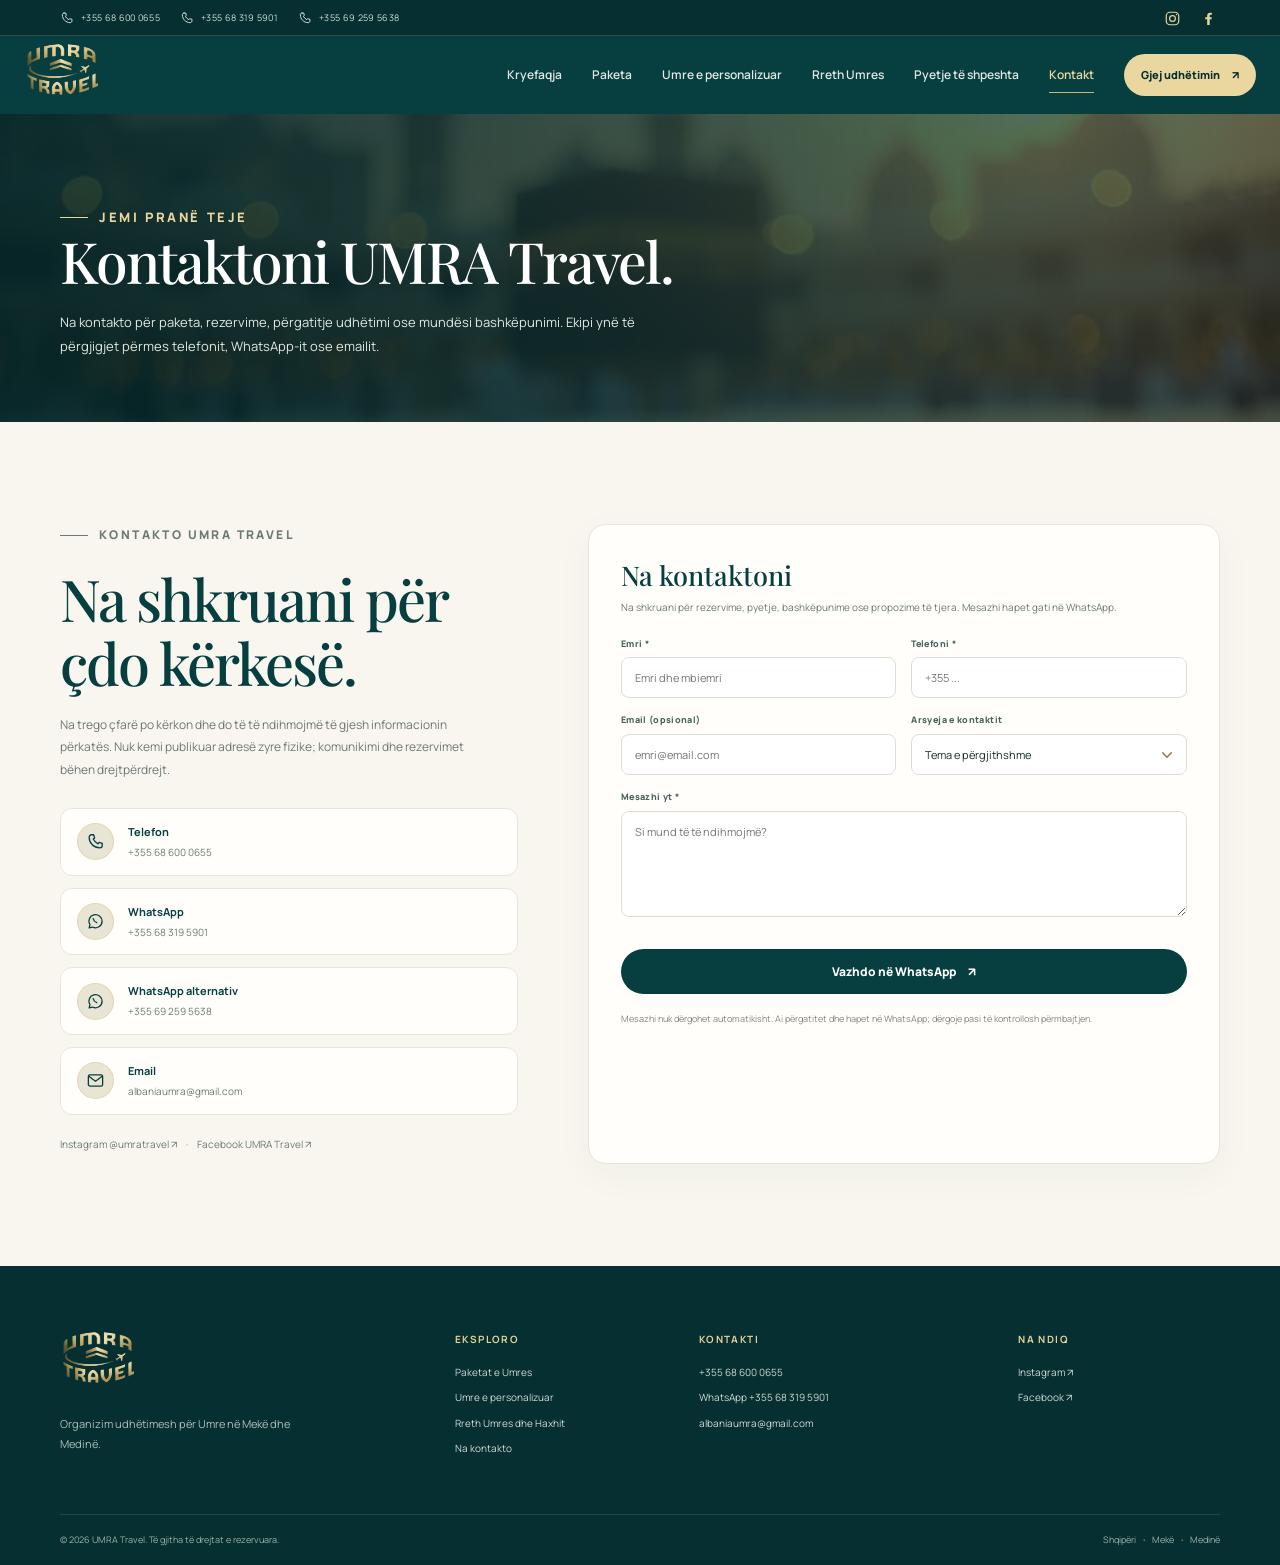
==== commit 00de1836: "minor updates" ====
--- a/kontakt.html
+++ b/kontakt.html
@@ -1,6 +1,6 @@
-<!doctype html><html lang="sq"><head><meta charset="utf-8"><meta name="viewport" content="width=device-width, initial-scale=1"><meta name="theme-color" content="#073f40"><meta name="description" content="Kontaktoni UMRA Travel për pyetje rreth paketave dhe udhëtimeve të Umres."><title>Kontakt | UMRA Travel</title><link rel="icon" type="image/jpeg" href="assets/images/umra-logo-source.jpg"><link rel="preconnect" href="https://fonts.googleapis.com"><link rel="preconnect" href="https://fonts.gstatic.com" crossorigin><link href="https://fonts.googleapis.com/css2?family=DM+Sans:wght@400;500;600;700&family=Manrope:wght@400;500;600;700;800&family=Playfair+Display:ital,wght@0,500;0,600;0,700;1,500;1,600&display=swap" rel="stylesheet"><link rel="stylesheet" href="assets/css/site.css"></head><body>
+<!doctype html><html lang="sq"><head><meta charset="utf-8"><meta name="viewport" content="width=device-width, initial-scale=1"><meta name="theme-color" content="#073f40"><meta name="description" content="Kontaktoni UMRA Travel për rezervime, pyetje, udhëtime të personalizuara dhe bashkëpunime."><title>Kontakt | UMRA Travel</title><link rel="icon" type="image/jpeg" href="assets/images/umra-logo-source.jpg"><link rel="preconnect" href="https://fonts.googleapis.com"><link rel="preconnect" href="https://fonts.gstatic.com" crossorigin><link href="https://fonts.googleapis.com/css2?family=DM+Sans:wght@400;500;600;700&family=Manrope:wght@400;500;600;700;800&family=Playfair+Display:ital,wght@0,500;0,600;0,700;1,500;1,600&display=swap" rel="stylesheet"><link rel="stylesheet" href="assets/css/site.css"></head><body>
 <div class="contact-strip" aria-label="Kontaktet e UMRA Travel"><div class="contact-strip-inner wrap"><div class="contact-strip-phones"><a href="tel:+355686000655"><svg viewBox="0 0 24 24" aria-hidden="true"><path d="M7 3.5h2.7l1.2 4-1.8 1.4a14 14 0 0 0 6 6l1.4-1.8 4 1.2V17c0 1.7-1.4 3-3 3C10 20 4 14 4 6.5c0-1.7 1.3-3 3-3Z"/></svg><span>+355 68 600 0655</span></a><a href="tel:+355683195901"><svg viewBox="0 0 24 24" aria-hidden="true"><path d="M7 3.5h2.7l1.2 4-1.8 1.4a14 14 0 0 0 6 6l1.4-1.8 4 1.2V17c0 1.7-1.4 3-3 3C10 20 4 14 4 6.5c0-1.7 1.3-3 3-3Z"/></svg><span>+355 68 319 5901</span></a><a href="tel:+355692595638"><svg viewBox="0 0 24 24" aria-hidden="true"><path d="M7 3.5h2.7l1.2 4-1.8 1.4a14 14 0 0 0 6 6l1.4-1.8 4 1.2V17c0 1.7-1.4 3-3 3C10 20 4 14 4 6.5c0-1.7 1.3-3 3-3Z"/></svg><span>+355 69 259 5638</span></a></div><div class="contact-strip-social" aria-label="Rrjetet sociale"><a href="https://www.instagram.com/umratravel/" target="_blank" rel="noopener" aria-label="Instagram UMRA Travel"><svg viewBox="0 0 24 24" aria-hidden="true"><rect x="3.2" y="3.2" width="17.6" height="17.6" rx="5.2"/><circle cx="12" cy="12" r="4.1"/><circle class="social-dot" cx="17.7" cy="6.4" r="1"/></svg></a><a href="https://www.facebook.com/umratravelalbania/" target="_blank" rel="noopener" aria-label="Facebook UMRA Travel"><svg viewBox="0 0 24 24" aria-hidden="true"><path class="facebook-mark" d="M13.7 21v-7.8h2.6l.4-3h-3V8.3c0-.9.3-1.5 1.5-1.5h1.6V4.1c-.3 0-1.3-.1-2.5-.1-2.5 0-4.2 1.5-4.2 4.3v1.9H7.3v3h2.8V21z"/></svg></a></div></div></div><header class="site-header" id="siteHeader"><div class="nav-shell"><a class="brand" href="index.html"><img src="assets/images/umra-logo.svg" alt="UMRA Travel"></a><button class="menu-toggle" id="menuToggle" aria-label="Hap menunë" aria-expanded="false"><span></span><span></span></button><nav class="main-nav" id="mainNav" aria-label="Menuja kryesore"><a href="index.html">Kryefaqja</a><a href="paketa.html">Paketa</a><a href="personalizuar.html">Umre e personalizuar</a><a href="rreth-umres.html">Rreth Umres</a><a href="index.html#pyetje">Pyetje të shpeshta</a><a class="is-active" href="kontakt.html">Kontakt</a><a class="nav-cta" href="paketa.html">Gjej udhëtimin <span>↗</span></a></nav></div></header>
-<main><section class="page-hero compact"><div class="wrap"><p class="eyebrow">Jemi pranë teje</p><h1>Kontaktoni UMRA Travel.</h1><p>Pyet për paketat, datat, përgatitjen ose një udhëtim të personalizuar. Ekipi ynë të përgjigjet përmes telefonit, WhatsApp-it ose emailit.</p></div></section><section class="section"><div class="wrap contact-layout"><div class="contact-intro"><p class="eyebrow section-kicker">Kontakto UMRA Travel</p><h1>Na shkruani për informacion.</h1><p>Na trego çfarë po kërkon dhe do të të ndihmojmë të gjesh informacionin përkatës. Nuk kemi publikuar adresë zyre fizike; komunikimi dhe rezervimet bëhen drejtpërdrejt.</p><div class="contact-links"><a class="contact-link" href="tel:+355686000655"><span>☎</span><span><strong>Telefon</strong><small>+355 68 600 0655</small></span></a><a class="contact-link" href="https://wa.me/355683195901" target="_blank" rel="noopener"><span>◉</span><span><strong>WhatsApp</strong><small>+355 68 319 5901</small></span></a><a class="contact-link" href="https://wa.me/355692595638" target="_blank" rel="noopener"><span>◉</span><span><strong>WhatsApp alternativ</strong><small>+355 69 259 5638</small></span></a><a class="contact-link" href="mailto:albaniaumra@gmail.com"><span>✉</span><span><strong>Email</strong><small>albaniaumra@gmail.com</small></span></a></div><p style="margin-top:20px;font-size:10px"><a href="https://www.instagram.com/umratravel/" target="_blank" rel="noopener">Instagram @umratravel ↗</a> <span style="color:#a28a4d;padding:0 7px">·</span> <a href="https://www.facebook.com/umratravelalbania/" target="_blank" rel="noopener">Facebook UMRA Travel ↗</a></p></div>
-<div class="form-card"><h2>Na dërgo pyetjen</h2><p>Plotëso formularin dhe mesazhi do të hapet gati në WhatsApp.</p><form method="post" action="#" class="form-grid" data-whatsapp-form><div class="form-field"><label for="name">Emri *</label><input id="name" name="name" autocomplete="name" required placeholder="Emri dhe mbiemri"></div><div class="form-field"><label for="phone">Telefoni *</label><input id="phone" name="phone" autocomplete="tel" required placeholder="+355 ..."></div><div class="form-field"><label for="email">Email (opsional)</label><input id="email" name="email" type="email" autocomplete="email" placeholder="emri@email.com"></div><div class="form-field"><label for="topic">Tema</label><select id="topic" name="topic"><option>Pyetje e përgjithshme</option><option>Paketat e grupit</option><option>Umre e personalizuar</option><option>Umre në Ramazan</option><option>Përgatitja dhe dokumentet</option></select></div><div class="form-field full"><label for="message">Pyetja jote *</label><textarea id="message" name="message" required placeholder="Si mund të të ndihmojmë?"></textarea></div><div class="form-field full"><button class="button button-dark form-submit" type="submit">Vazhdo në WhatsApp <span>↗</span></button><p class="form-note">Mesazhi nuk dërgohet automatikisht. Ai përgatitet dhe hapet në WhatsApp; dërgoje pasi të kontrollosh përmbajtjen.</p><a class="success-panel" data-whatsapp-result href="#" target="_blank" rel="noopener" hidden>Hap WhatsApp-in për të dërguar mesazhin ↗</a></div></form></div>
+<main><section class="page-hero compact"><div class="wrap"><p class="eyebrow">Jemi pranë teje</p><h1>Kontaktoni UMRA Travel.</h1><p>Na kontakto për paketa, rezervime, përgatitje udhëtimi ose mundësi bashkëpunimi. Ekipi ynë të përgjigjet përmes telefonit, WhatsApp-it ose emailit.</p></div></section><section class="section"><div class="wrap contact-layout"><div class="contact-intro"><p class="eyebrow section-kicker">Kontakto UMRA Travel</p><h1>Na shkruani për çdo kërkesë.</h1><p>Na trego çfarë po kërkon dhe do të të ndihmojmë të gjesh informacionin përkatës. Nuk kemi publikuar adresë zyre fizike; komunikimi dhe rezervimet bëhen drejtpërdrejt.</p><div class="contact-links"><a class="contact-link" href="tel:+355686000655"><span class="contact-icon"><svg class="line-icon" viewBox="0 0 24 24" aria-hidden="true"><path d="M7 3.5h2.7l1.2 4-1.8 1.4a14 14 0 0 0 6 6l1.4-1.8 4 1.2V17c0 1.7-1.4 3-3 3C10 20 4 14 4 6.5c0-1.7 1.3-3 3-3Z"/></svg></span><span><strong>Telefon</strong><small>+355 68 600 0655</small></span></a><a class="contact-link" href="https://wa.me/355683195901" target="_blank" rel="noopener"><span class="contact-icon"><svg class="line-icon" viewBox="0 0 24 24" aria-hidden="true"><path d="M20.3 11.6a8.3 8.3 0 0 1-12.1 7.4L4 20l1-4a8.3 8.3 0 1 1 15.3-4.4Z"/><path d="M9 8.5c.5 2.5 2 4 4.5 5"/></svg></span><span><strong>WhatsApp</strong><small>+355 68 319 5901</small></span></a><a class="contact-link" href="https://wa.me/355692595638" target="_blank" rel="noopener"><span class="contact-icon"><svg class="line-icon" viewBox="0 0 24 24" aria-hidden="true"><path d="M20.3 11.6a8.3 8.3 0 0 1-12.1 7.4L4 20l1-4a8.3 8.3 0 1 1 15.3-4.4Z"/><path d="M9 8.5c.5 2.5 2 4 4.5 5"/></svg></span><span><strong>WhatsApp alternativ</strong><small>+355 69 259 5638</small></span></a><a class="contact-link" href="mailto:albaniaumra@gmail.com"><span class="contact-icon"><svg class="line-icon" viewBox="0 0 24 24" aria-hidden="true"><rect x="3" y="5" width="18" height="14" rx="2"/><path d="m4 7 8 6 8-6"/></svg></span><span><strong>Email</strong><small>albaniaumra@gmail.com</small></span></a></div><p style="margin-top:20px;font-size:10px"><a href="https://www.instagram.com/umratravel/" target="_blank" rel="noopener">Instagram @umratravel ↗</a> <span style="color:#a28a4d;padding:0 7px">·</span> <a href="https://www.facebook.com/umratravelalbania/" target="_blank" rel="noopener">Facebook UMRA Travel ↗</a></p></div>
+<div class="form-card"><h2>Na kontaktoni</h2><p>Na shkruani për rezervime, pyetje, bashkëpunime ose propozime të tjera. Mesazhi hapet gati në WhatsApp.</p><form method="post" action="#" class="form-grid" data-whatsapp-form><div class="form-field"><label for="name">Emri *</label><input id="name" name="name" autocomplete="name" required placeholder="Emri dhe mbiemri"></div><div class="form-field"><label for="phone">Telefoni *</label><input id="phone" name="phone" autocomplete="tel" required placeholder="+355 ..."></div><div class="form-field"><label for="email">Email (opsional)</label><input id="email" name="email" type="email" autocomplete="email" placeholder="emri@email.com"></div><div class="form-field"><label for="topic">Arsyeja e kontaktit</label><select id="topic" name="topic"><option selected>Tema e përgjithshme</option><option>Paketat e grupit</option><option>Umre e personalizuar</option><option>Umre në Ramazan</option><option>Përgatitja dhe dokumentet</option><option>Bashkëpunim ose partneritet</option><option>Tjetër</option></select></div><div class="form-field full"><label for="message">Mesazhi yt *</label><textarea id="message" name="message" required placeholder="Si mund të të ndihmojmë?"></textarea></div><div class="form-field full"><button class="button button-dark form-submit" type="submit">Vazhdo në WhatsApp <span>↗</span></button><p class="form-note">Mesazhi nuk dërgohet automatikisht. Ai përgatitet dhe hapet në WhatsApp; dërgoje pasi të kontrollosh përmbajtjen.</p><a class="success-panel" data-whatsapp-result href="#" target="_blank" rel="noopener" hidden>Hap WhatsApp-in për të dërguar mesazhin ↗</a></div></form></div>
 </div></section></main>
 <footer class="site-footer"><div class="footer-main wrap"><div class="footer-brand"><a class="brand footer-brand-link" href="index.html"><img src="assets/images/umra-logo.svg" alt=""></a><p>Organizim udhëtimesh për Umre në Mekë dhe Medinë.</p></div><div><h3>Eksploro</h3><a href="paketa.html">Paketat e Umres</a><a href="personalizuar.html">Umre e personalizuar</a><a href="rreth-umres.html">Rreth Umres dhe Haxhit</a><a href="kontakt.html">Na kontakto</a></div><div><h3>Kontakti</h3><a href="tel:+355686000655">+355 68 600 0655</a><a href="https://wa.me/355683195901">WhatsApp +355 68 319 5901</a><a href="mailto:albaniaumra@gmail.com">albaniaumra@gmail.com</a></div><div><h3>Na ndiq</h3><a href="https://www.instagram.com/umratravel/" target="_blank" rel="noopener">Instagram ↗</a><a href="https://www.facebook.com/umratravelalbania/" target="_blank" rel="noopener">Facebook ↗</a></div></div><div class="footer-bottom wrap"><span>© 2026 UMRA Travel. Të gjitha të drejtat e rezervuara.</span><span>Shqipëri <b>·</b> Mekë <b>·</b> Medinë</span></div></footer><script src="assets/js/site.js" defer></script><script src="assets/js/site-data.js" defer></script><script src="assets/js/static-site.js" defer></script></body></html>
--- a/assets/css/site.css
+++ b/assets/css/site.css
@@ -1,7 +1,7 @@
 :root{--petrol:#073f40;--petrol-deep:#062e30;--petrol-soft:#135657;--gold:#d4b56d;--gold-light:#ead69f;--cream:#f8f6ef;--paper:#fffefa;--ink:#182c2b;--muted:#6d7974;--line:#e7e5db;--white:#fff;--shadow:0 22px 60px rgba(12,43,41,.12);--serif:'Playfair Display',Georgia,serif;--sans:'Manrope','DM Sans',sans-serif;--radius:22px}
 *{box-sizing:border-box}html{scroll-behavior:smooth;scroll-padding-top:100px}body{margin:0;background:var(--cream);color:var(--ink);font-family:var(--sans);font-size:15px;line-height:1.65;-webkit-font-smoothing:antialiased}body,button,input,textarea,select{font-family:var(--sans)}img,video{display:block;max-width:100%}a{color:inherit;text-decoration:none}button{cursor:pointer}::selection{background:var(--gold-light);color:var(--petrol)}.wrap{width:min(1160px,calc(100% - 48px));margin-inline:auto}.announcement{height:34px;display:flex;justify-content:center;align-items:center;gap:9px;padding:0 12px;background:#e9d9ad;color:#244b46;font-size:10px;font-weight:700;letter-spacing:.08em;text-transform:uppercase;text-align:center}.announcement-dot{width:5px;height:5px;border-radius:50%;background:#598370;box-shadow:0 0 0 4px rgba(89,131,112,.13)}
 .site-header{position:sticky;top:0;z-index:40;background:var(--petrol);color:white;transition:box-shadow .25s}.site-header.has-shadow{box-shadow:0 8px 24px #042d3040}.nav-shell{height:78px;width:min(1240px,calc(100% - 48px));margin:auto;display:flex;align-items:center;justify-content:space-between;gap:26px}.brand{display:flex;align-items:center;gap:11px;min-width:212px}.brand img{width:54px;height:54px;object-fit:contain}.brand-copy{display:flex;flex-direction:column;line-height:1.1}.brand-copy strong{font-size:18px;letter-spacing:.14em;font-weight:800}.brand-copy i{color:var(--gold-light);font-style:normal}.brand-copy small{margin-top:6px;color:#d8d4c3;font-size:8px;letter-spacing:.14em;text-transform:uppercase}.main-nav{display:flex;align-items:center;gap:30px}.main-nav>a:not(.nav-cta){position:relative;font-size:12px;font-weight:600;color:#e0e8e3;transition:color .2s}.main-nav>a:not(.nav-cta):after{content:"";position:absolute;bottom:-8px;left:0;width:100%;height:1px;background:var(--gold);transform:scaleX(0);transform-origin:left;transition:transform .2s}.main-nav>a:hover,.main-nav>a.is-active{color:var(--gold-light)}.main-nav>a:hover:after,.main-nav>a.is-active:after{transform:scaleX(1)}.nav-cta,.button{display:inline-flex;align-items:center;justify-content:center;gap:12px;border:0;border-radius:999px;background:var(--gold-light);color:var(--petrol-deep);padding:14px 20px;font-size:12px;font-weight:800;transition:transform .2s,background .2s,box-shadow .2s}.nav-cta{padding:12px 17px;font-size:11px}.nav-cta:hover,.button:hover{transform:translateY(-2px);background:#f1dfaf;box-shadow:0 10px 25px #061c1c24}.button-dark{background:var(--petrol);color:white}.button-dark:hover{background:#0b5354}.button-outline{border:1px solid #ffffff78;background:transparent;color:white}.button-outline:hover{background:#ffffff18}.button-light{border:1px solid var(--line);background:white;color:var(--petrol)}.button-small{padding:11px 15px;font-size:11px}.menu-toggle{display:none;background:none;border:0;padding:10px}.menu-toggle span{display:block;width:23px;height:2px;margin:5px;background:white;border-radius:2px;transition:.2s}
-.hero{position:relative;isolation:isolate;min-height:min(740px,calc(100svh - 112px));display:flex;align-items:center;overflow:hidden;background:var(--petrol-deep);color:white}.hero-media,.hero-shade{position:absolute;inset:0;z-index:-1}.hero-media img,.hero-media video{width:100%;height:100%;object-fit:cover;object-position:center 42%;filter:saturate(.82)}.hero-shade{background:linear-gradient(90deg,rgba(3,35,36,.91) 0%,rgba(3,42,42,.79) 39%,rgba(4,39,40,.32) 73%,rgba(4,32,34,.15) 100%),linear-gradient(0deg,rgba(3,37,39,.47),transparent 50%)}.hero-content{width:min(1160px,calc(100% - 48px));margin:0 auto;padding:98px 0 124px;position:relative}.hero-copy{max-width:635px}.eyebrow{display:flex;align-items:center;gap:11px;margin:0 0 20px;color:#dfc884;font-size:10px;font-weight:800;letter-spacing:.2em;text-transform:uppercase}.eyebrow:before{content:"";width:28px;height:1px;background:currentColor}.hero h1,.page-hero h1{font-family:var(--serif);font-weight:500;letter-spacing:-.045em;line-height:1.06}.hero h1{max-width:660px;margin:0 0 22px;font-size:clamp(45px,6.7vw,83px)}.hero h1 em{color:var(--gold-light);font-weight:500}.hero-lede{max-width:500px;color:#e2e9e4;font-size:15px;line-height:1.8}.hero-actions{display:flex;flex-wrap:wrap;align-items:center;gap:12px;margin:30px 0 44px}.hero-note{display:flex;align-items:center;gap:13px;color:#e0e6e1;font-size:11px}.hero-note i{font-style:normal;color:var(--gold-light);font-size:17px}.hero-foot{position:absolute;left:0;right:0;bottom:0;display:flex;align-items:center;justify-content:space-between;border-top:1px solid #ffffff32;padding:18px 0;color:#e4e9e4;font-size:10px;letter-spacing:.1em;text-transform:uppercase}.hero-foot span+span{display:flex;gap:22px}.hero-foot b{color:var(--gold)}.hero-stamp{position:absolute;right:8%;bottom:17%;width:134px;height:134px;border:1px solid #e8d39880;border-radius:50%;display:grid;place-items:center;color:var(--gold-light);text-align:center;font-size:9px;letter-spacing:.15em;text-transform:uppercase;transform:rotate(-12deg)}.hero-stamp:before{content:"✳";position:absolute;font-size:30px;opacity:.32}.hero-stamp span{max-width:75px;line-height:1.7}
+.hero{position:relative;isolation:isolate;min-height:min(740px,calc(100svh - 112px));display:flex;align-items:center;overflow:hidden;background:var(--petrol-deep);color:white}.hero-media,.hero-shade{position:absolute;inset:0;z-index:-1}.hero-media img,.hero-media video{width:100%;height:100%;object-fit:cover;object-position:center 42%;filter:saturate(.82)}.hero-shade{background:linear-gradient(90deg,rgba(3,35,36,.91) 0%,rgba(3,42,42,.79) 39%,rgba(4,39,40,.32) 73%,rgba(4,32,34,.15) 100%),linear-gradient(0deg,rgba(3,37,39,.47),transparent 50%)}.hero-content{width:min(1160px,calc(100% - 48px));margin:0 auto;padding:98px 0 124px;position:relative}.hero-copy{max-width:635px}.eyebrow{display:flex;align-items:center;gap:11px;margin:0 0 20px;color:#dfc884;font-size:10px;font-weight:800;letter-spacing:.2em;text-transform:uppercase}.eyebrow:before{content:"";width:28px;height:1px;background:currentColor}.hero h1,.page-hero h1{font-family:var(--serif);font-weight:500;letter-spacing:-.045em;line-height:1.06}.hero h1{max-width:660px;margin:0 0 22px;font-size:clamp(45px,6.7vw,83px)}.hero h1 em{color:var(--gold-light);font-weight:500}.hero-lede{max-width:500px;color:#e2e9e4;font-size:15px;line-height:1.8}.hero-actions{display:flex;flex-wrap:wrap;align-items:center;gap:12px;margin:30px 0 44px}.hero-note{display:flex;align-items:center;gap:13px;color:#e0e6e1;font-size:11px}.hero-note i{font-style:normal;color:var(--gold-light);font-size:17px}.hero-foot{position:absolute;left:0;right:0;bottom:0;display:flex;align-items:center;justify-content:space-between;border-top:1px solid #ffffff32;padding:18px 0;color:#e4e9e4;font-size:10px;letter-spacing:.1em;text-transform:uppercase}.hero-foot span+span{display:flex;gap:22px}.hero-foot b{color:var(--gold)}.hero-stamp{position:absolute;right:8%;bottom:17%;width:134px;height:134px;border:1px solid #e8d39880;border-radius:50%;display:grid;place-items:center;color:var(--gold-light);text-align:center;font-size:9px;letter-spacing:.15em;text-transform:uppercase;transform:rotate(-12deg)}.hero-stamp:before{content:none}.hero-stamp span{max-width:75px;line-height:1.7}
 .section{padding:102px 0}.section-tight{padding:74px 0}.section-kicker{color:#8d7540}.section-head{display:flex;justify-content:space-between;align-items:end;gap:30px;margin-bottom:36px}.section-head h2,.story-copy h2,.quote-card h2,.contact-intro h1,.page-hero h1,.booking-heading h1{margin:0;color:var(--petrol);font:500 clamp(34px,4vw,54px)/1.11 var(--serif);letter-spacing:-.035em}.section-head p{max-width:420px;margin:0;color:var(--muted);font-size:13px}.text-link{display:inline-flex;align-items:center;gap:10px;color:var(--petrol);font-weight:800;font-size:11px;border-bottom:1px solid var(--gold);padding:0 0 6px;white-space:nowrap}.text-link span{color:#a5853d;transition:transform .2s}.text-link:hover span{transform:translate(3px,-3px)}.package-grid{display:grid;grid-template-columns:repeat(3,minmax(0,1fr));gap:20px}.package-card{overflow:hidden;border:1px solid #e8e6dc;border-radius:18px;background:var(--paper);box-shadow:0 8px 27px #0a38350a;transition:transform .25s,box-shadow .25s}.package-card:hover{transform:translateY(-6px);box-shadow:var(--shadow)}.package-image{height:220px;display:block;position:relative;overflow:hidden;background:#d4d4c9}.package-image:after{content:"";position:absolute;inset:45% 0 0;background:linear-gradient(0deg,#001e1de0,transparent)}.package-image img{width:100%;height:100%;object-fit:cover;transition:transform .5s}.package-card:hover .package-image img{transform:scale(1.045)}.package-tag{position:absolute;z-index:1;left:16px;top:16px;border:1px solid #ffffff70;background:#f7f6eeeb;border-radius:999px;padding:7px 11px;color:var(--petrol);font-size:9px;font-weight:800;letter-spacing:.06em}.package-card-content{padding:21px 21px 19px}.small-eyebrow{margin:0 0 8px;font-size:9px;letter-spacing:.13em}.package-card h3{margin:0;color:var(--petrol);font:600 23px/1.2 var(--serif)}.package-summary{min-height:46px;margin:10px 0 18px;color:var(--muted);font-size:11px;line-height:1.7}.package-card-bottom{display:flex;justify-content:space-between;align-items:end;gap:12px;border-top:1px solid var(--line);padding-top:14px}.price-lockup{display:flex;align-items:baseline;gap:5px;color:var(--muted);font-size:9px}.price-lockup strong{color:var(--petrol);font-size:18px}.package-card-bottom .text-link{font-size:10px}
 .manifesto{position:relative;overflow:hidden;background:var(--petrol);color:white;padding:82px 0}.manifesto:after{content:none;position:absolute;right:-20px;top:-118px;color:#ffffff08;font-size:390px;line-height:1;pointer-events:none}.manifesto-grid{position:relative;z-index:1;display:grid;grid-template-columns:1fr 1.12fr;align-items:center;gap:80px}.manifesto .eyebrow{color:var(--gold-light)}.manifesto h2{margin:0;color:white;font:500 clamp(32px,4vw,48px)/1.17 var(--serif);letter-spacing:-.035em}.manifesto h2 em{color:var(--gold-light);font-weight:500}.manifesto p{max-width:520px;margin:0 0 22px;color:#d1dfd8;font-size:13px;line-height:1.9}.manifesto .text-link{color:#fff;border-color:#d9c27f}.manifesto-points{display:grid;grid-template-columns:1fr 1fr;gap:13px}.manifesto-point{display:flex;align-items:center;gap:12px;padding:15px 14px;border:1px solid #ffffff23;border-radius:12px;color:#eff3ee;font-size:11px}.manifesto-point span{color:var(--gold-light);font-size:17px}.story-grid{display:grid;grid-template-columns:1fr 1fr;gap:80px;align-items:center}.story-image{position:relative;min-height:420px}.story-image img{position:absolute;inset:0;width:100%;height:100%;object-fit:cover;border-radius:2px 96px 2px 2px}.story-image:after{content:"";position:absolute;inset:18px -18px -18px 18px;border:1px solid var(--gold);border-radius:2px 96px 2px 2px;z-index:-1}.story-copy h2{margin-bottom:20px}.story-copy>p{color:var(--muted);font-size:13px;line-height:1.9}.story-quote{margin:25px 0;padding:17px 20px;border-left:2px solid var(--gold);background:#f1eee3;color:var(--petrol);font:italic 19px/1.5 var(--serif)}.story-quote small{display:block;margin-top:7px;color:#857c68;font:700 9px var(--sans);letter-spacing:.1em;text-transform:uppercase}.service-strip{display:grid;grid-template-columns:repeat(4,1fr);border-block:1px solid var(--line);padding:25px 0}.service-item{display:flex;gap:13px;padding:5px 22px;border-right:1px solid var(--line)}.service-item:first-child{padding-left:0}.service-item:last-child{border:0}.service-icon{font-size:21px}.service-item strong{display:block;color:var(--petrol);font-size:11px}.service-item small{display:block;margin-top:4px;color:var(--muted);font-size:9px}
 .faq-section{background:#f0efe7}.faq-layout{display:grid;grid-template-columns:.75fr 1.25fr;gap:70px}.faq-side h2{margin:0 0 14px;color:var(--petrol);font:500 42px/1.12 var(--serif)}.faq-side p{color:var(--muted);font-size:12px;line-height:1.8}.faq-list{border-top:1px solid #d9d8cf}.faq-item{border-bottom:1px solid #d9d8cf}.faq-item summary{position:relative;list-style:none;cursor:pointer;padding:20px 38px 20px 0;color:var(--petrol);font-size:12px;font-weight:800}.faq-item summary::-webkit-details-marker{display:none}.faq-item summary:after{content:"+";position:absolute;right:7px;top:14px;color:#9d8243;font-size:23px;font-weight:400}.faq-item[open] summary:after{content:"−"}.faq-item p{max-width:650px;margin:0;padding:0 24px 20px 0;color:var(--muted);font-size:11px;line-height:1.9}
@@ -14,6 +14,29 @@
 @media(max-width:760px){.wrap{width:min(100% - 36px,560px)}.announcement{height:auto;min-height:31px;font-size:8px;letter-spacing:.045em}.nav-shell{height:68px;width:calc(100% - 32px)}.brand{gap:8px;min-width:unset}.brand img{width:45px;height:45px}.brand-copy strong{font-size:15px}.brand-copy small{font-size:7px}.menu-toggle{display:block}.main-nav{display:none;position:absolute;left:0;right:0;top:68px;padding:13px 22px 20px;background:var(--petrol);box-shadow:0 16px 22px #082e2e30;align-items:stretch;gap:0}.main-nav.is-open{display:flex;flex-direction:column}.main-nav>a:not(.nav-cta){padding:13px 2px;border-bottom:1px solid #ffffff20;font-size:12px}.main-nav>a:not(.nav-cta):after{display:none}.main-nav .nav-cta{margin-top:14px;align-self:flex-start}.menu-toggle[aria-expanded="true"] span:first-child{transform:translateY(3.5px) rotate(45deg)}.menu-toggle[aria-expanded="true"] span:last-child{transform:translateY(-3.5px) rotate(-45deg)}.hero{min-height:690px;min-height:calc(100svh - 99px);max-height:830px}.hero-content{width:calc(100% - 38px);padding:86px 0 130px}.hero-copy{max-width:560px}.hero h1{font-size:clamp(44px,12vw,72px)}.hero-lede{max-width:450px;font-size:13px}.hero-actions{margin:23px 0 31px}.hero-stamp{right:3%;bottom:16%;width:88px;height:88px;font-size:6px}.hero-stamp:before{font-size:21px}.hero-foot{font-size:8px;letter-spacing:.05em}.hero-foot span+span{gap:9px}.hero-foot span+span span:nth-child(2){display:none}.section{padding:72px 0}.section-tight{padding:55px 0}.section-head{display:block;margin-bottom:25px}.section-head p{margin-top:12px}.section-head h2,.story-copy h2{font-size:40px}.package-grid{grid-template-columns:1fr 1fr;gap:13px}.package-image{height:180px}.package-card-content{padding:15px}.package-card h3{font-size:20px}.package-summary{min-height:60px;font-size:10px}.package-card-bottom{align-items:center}.price-lockup{display:block}.price-lockup span{display:block}.price-lockup strong{font-size:16px}.package-card-bottom .text-link{font-size:9px}.manifesto{padding:64px 0}.manifesto-grid,.story-grid,.faq-layout,.contact-layout,.booking-layout,.detail-top{grid-template-columns:1fr;gap:30px}.manifesto-grid{gap:25px}.manifesto-points{gap:9px}.manifesto-point{padding:12px 10px;font-size:10px}.story-image{min-height:320px;margin-right:12px}.story-copy h2{font-size:39px}.service-strip{grid-template-columns:1fr 1fr;gap:16px}.service-item{border:0;padding:0}.service-item:first-child{padding-left:0}.faq-layout{gap:22px}.faq-side h2{font-size:38px}.cta-band{padding:45px 0}.cta-band-inner{align-items:flex-start;flex-direction:column}.cta-band .button{align-self:stretch}.footer-main{grid-template-columns:1fr 1fr;gap:28px 20px;padding-top:44px;padding-bottom:33px}.footer-brand{grid-column:1/-1}.footer-bottom{font-size:8px}.page-hero{padding:68px 0 62px}.page-hero h1{font-size:48px}.page-hero.compact{padding:58px 0 52px}.package-listing{padding:38px 0 72px}.detail-top{gap:25px}.detail-image{height:320px}.detail-copy h2{font-size:36px}.feature-list{grid-template-columns:1fr 1fr}.pilgrimage-grid{grid-template-columns:1fr;gap:14px}.pilgrimage-card{padding:23px}.verse-panel{margin-top:35px;padding:30px 23px;border-radius:4px 46px 4px 4px}.verse-translation{font-size:20px}.steps{grid-template-columns:1fr 1fr;gap:10px}.step-card{padding:16px 14px}.contact-layout{gap:25px}.contact-intro h1{font-size:44px}.form-card{padding:23px 18px}.booking-wrap{padding:38px 0 72px}.booking-summary{position:relative;top:auto}.booking-summary img{height:180px}.admin-wrap{margin:25px auto}.admin-heading{align-items:flex-start;flex-direction:column}.admin-heading h1{font-size:32px}.admin-grid{grid-template-columns:1fr}.admin-panel{padding:17px 14px}.admin-table th:nth-child(2),.admin-table td:nth-child(2){display:none}.floating-wa{right:12px;bottom:12px;padding:9px 12px}.floating-wa small{font-size:9px}}
 @media(max-width:420px){.hero{min-height:680px}.hero h1{font-size:43px}.hero .button{padding:12px 14px;font-size:10px}.hero-note{max-width:245px;font-size:9px}.hero-stamp{width:70px;height:70px;right:2%;bottom:17%}.hero-foot{font-size:7px}.package-grid{grid-template-columns:1fr}.package-image{height:225px}.package-summary{min-height:0}.package-card-bottom{align-items:end}.price-lockup strong{font-size:18px}.service-strip{gap:14px 8px}.service-item{gap:8px}.service-icon{font-size:18px}.service-item strong{font-size:10px}.service-item small{font-size:8px}.feature-list{grid-template-columns:1fr}.form-grid{grid-template-columns:1fr}.form-field.full{grid-column:auto}.footer-main{gap:24px 12px}.footer-bottom{flex-direction:column;gap:7px}.verse-arabic{font-size:24px}.steps{grid-template-columns:1fr}.admin-form .form-grid{grid-template-columns:1fr}.admin-form .form-field.full{grid-column:auto}}
 @media(prefers-reduced-motion:reduce){*,*::before,*::after{scroll-behavior:auto!important;animation-duration:.01ms!important;transition-duration:.01ms!important}}
+
+/* Refined line icons and visual finish */
+.hero-stamp:before{content:none}
+.line-icon{display:block;flex:none;width:21px;height:21px;fill:none;stroke:currentColor;stroke-width:1.65;stroke-linecap:round;stroke-linejoin:round}
+.included-grid article>b{display:grid;width:38px;height:38px;place-items:center;border:1px solid #d4b56d55;border-radius:50%;background:linear-gradient(145deg,#f7f1df,#fffefa);color:#987b3b}
+.included-grid article>b .line-icon{width:19px;height:19px}
+.service-icon{display:grid;flex:none;width:34px;height:34px;place-items:center;border:1px solid #d6c38580;border-radius:50%;color:#9e8245}
+.service-icon .line-icon{width:18px;height:18px}
+.package-route .route-leg{display:inline-grid;width:27px;height:22px;place-items:center;color:#f0d88e}
+.package-route .route-leg .line-icon{width:18px;height:18px}
+.package-meta .line-icon{width:15px;height:15px;color:#e3c66d}
+.package-highlight-mark{flex:none;color:#e2c66f;font-size:20px;line-height:1}
+.contact-link>.contact-icon{display:grid;flex:none;width:39px;height:39px;place-items:center;border:1px solid #d4b56d55;border-radius:50%;background:linear-gradient(145deg,#f7f1df,#fffefa);color:var(--petrol)}
+.contact-icon .line-icon{width:19px;height:19px}
+.pilgrimage-card .text-icon{display:inline-flex;align-items:center;justify-content:center;min-width:50px;height:42px;padding:0 10px;border:1px solid #d4b56d80;border-radius:999px;background:#f6f0df;color:#92743a;font:800 8px/1 var(--sans);letter-spacing:.1em}
+.contact-link{transition:transform .22s,border-color .22s,box-shadow .22s}
+.contact-link:hover{transform:translateY(-2px);border-color:#d4b56d99;box-shadow:0 12px 28px #073f4010}
+.package-card{border-color:#d9d8cd;box-shadow:0 12px 32px #073f4010}
+.package-card:hover{box-shadow:0 22px 50px #073f4022}
+.button:focus-visible,.nav-cta:focus-visible,.main-nav a:focus-visible,.text-link:focus-visible,.contact-link:focus-visible,.flyer-arrow:focus-visible,.flyer-close:focus-visible{outline:2px solid #e1c671;outline-offset:3px}
+.section-head{position:relative}
+.section-head h2{text-wrap:balance}
+@media(max-width:760px){.included-grid article>b{width:34px;height:34px}.service-icon{width:30px;height:30px}.service-icon .line-icon{width:17px;height:17px}.contact-link>.contact-icon{width:36px;height:36px}}
 [hidden]{display:none!important}
 
 /* UMRA Travel: package tables, minimal banner and pilgrimage information */
@@ -38,6 +61,31 @@
 @media(max-width:420px){.talbiyah{padding:22px 14px}.talbiyah span{font-size:14px}.hajj-copy .detail-actions{flex-direction:column}.hajj-copy .detail-actions .button{width:100%}.pilgrimage-call .button{align-self:stretch}}
 .talbiyah:after{z-index:0}.talbiyah>*{position:relative;z-index:1}
 .pilgrimage-call-inner{max-width:1020px}
+
+/* Medina reflection and Hajj visual guide */
+.medina-section{background:#f4f2e9}
+.medina-layout{display:grid;grid-template-columns:minmax(0,.92fr) minmax(0,1.08fr);align-items:center;gap:clamp(30px,6vw,78px)}
+.medina-photo{position:relative;min-width:0;margin:0;overflow:hidden;border:1px solid #d7c37d;border-radius:3px 64px 3px 3px;background:#073f40;box-shadow:0 24px 60px #062e301a}
+.medina-photo img{display:block;width:100%;height:500px;object-fit:cover;object-position:center 58%}
+.medina-photo figcaption{position:absolute;right:0;bottom:0;left:0;padding:22px 18px 15px;background:linear-gradient(0deg,#042e30df,transparent);color:#f3e4ae;font-size:9px;letter-spacing:.12em;text-transform:uppercase}
+.medina-copy .eyebrow{margin-bottom:13px}
+.medina-copy h2{margin:0 0 22px;color:var(--petrol);font:500 clamp(36px,4.4vw,55px)/1.08 var(--serif);letter-spacing:-.035em}
+.medina-copy h2 em{color:#a98a49;font-weight:500}
+.medina-copy>p:not(.eyebrow){margin:14px 0 0;color:#52655b;font-size:12px;line-height:1.9}
+.medina-copy blockquote{margin:0 0 19px;padding:17px 20px;border-left:2px solid #c5a44d;background:#fbfaf6}
+.medina-copy blockquote p{margin:0;color:var(--petrol);font:500 21px/1.45 var(--serif)}
+.medina-copy blockquote cite{display:block;margin-top:9px;color:#8e7842;font-size:9px;font-style:normal;letter-spacing:.08em;text-transform:uppercase}
+.medina-copy .text-link{display:inline-flex;margin-top:17px}
+.hajj-inner{display:grid;grid-template-columns:minmax(0,1fr) minmax(280px,.78fr);align-items:center;gap:clamp(30px,6vw,78px)}
+.hajj-guide{min-width:0;margin:0;padding:10px;border:1px solid #d9c58175;border-radius:4px;background:#f7f1df}
+.hajj-guide img{display:block;width:100%;max-height:550px;object-fit:contain;object-position:center}
+.hajj-guide figcaption{padding:9px 5px 2px;color:#52655b;font-size:9px;line-height:1.6}
+.flyer-modal{isolation:isolate}
+.flyer-backdrop{z-index:0}
+.flyer-dialog{z-index:1}
+.flyer-close,.flyer-arrow{z-index:2}
+@media(max-width:760px){.medina-layout,.hajj-inner{grid-template-columns:1fr;gap:25px}.medina-photo img{height:min(72vw,390px)}.medina-copy h2{font-size:42px}.hajj-guide{max-width:560px}.hajj-guide img{max-height:470px}}
+@media(prefers-reduced-motion:reduce){.flyer-dialog,.flyer-image{scroll-behavior:auto}}
 
 /* Contact strip and photo-led page banners */
 .contact-strip{position:relative;z-index:41;background:#052f31;color:#e8ece5;border-bottom:1px solid #d5c27b35}
@@ -197,3 +245,47 @@
 .custom-form-card .success-panel{display:block;margin-top:8px;padding:10px;border-color:#d8c67a66;background:#09383a;color:#f0df9e;font-size:9px}
 @media(max-width:760px){.custom-hero{padding:35px 0 23px}.custom-hero h1{font-size:clamp(40px,10vw,56px)}.custom-hero>div>p:last-child{font-size:10px}.custom-request-section{padding:12px 0 60px}.custom-request-layout{grid-template-columns:1fr;gap:22px;max-width:560px}.custom-photo-pair img{height:clamp(145px,38vw,205px)}.custom-form-card{padding:19px 18px}}
 @media(max-width:440px){.custom-form-card{grid-template-columns:1fr;gap:10px}.custom-form-card .form-field.full{grid-column:auto}.custom-form-heading{margin-bottom:1px}.custom-photo-pair{gap:9px}.custom-photo-pair img{height:145px}.custom-step{padding:9px 10px}}
+
+/* Package inclusions and homepage feature */
+.package-inclusions{display:grid;gap:7px;margin:0 0 14px;padding:0;list-style:none}
+.package-inclusions li{display:flex;align-items:flex-start;gap:8px;color:#c2d6d0;font-size:10px;line-height:1.5}
+.package-inclusions li:before{content:"✓";flex:none;color:#e4c975;font-size:10px;font-weight:800}
+.package-inclusions .inclusions-more{color:#ead69f;font-weight:700}
+.package-inclusions .inclusions-more:before{content:"+";font-size:12px}
+.package-inclusions.is-compact{gap:5px;margin-bottom:11px}
+.package-inclusions.is-compact li{font-size:9px}
+.guide-attribution{margin:20px 0 0;padding:13px 16px;border-left:2px solid var(--gold);background:#f4f1e7;color:#68766f;font-size:10px;line-height:1.8}
+.package-route .route-leg .line-icon{position:relative;z-index:1;width:18px;height:18px;padding:2px;background:#063a3c}
+.season-feature{position:relative;isolation:isolate;overflow:hidden;padding:96px 0;background:radial-gradient(ellipse at 15% 40%,#0b5554 0,transparent 43%),linear-gradient(120deg,#052f31,#073f40 62%,#052e30);color:#fff}
+.season-feature:after{position:absolute;z-index:-1;right:-140px;bottom:-220px;width:520px;height:520px;border:1px solid #e2c66f22;border-radius:50%;content:"";box-shadow:0 0 0 38px #e2c66f09,0 0 0 76px #e2c66f06}
+.season-feature-grid{display:grid;grid-template-columns:minmax(275px,.78fr) minmax(0,1.22fr);align-items:center;gap:clamp(40px,7vw,100px)}
+.season-visual{width:min(100%,380px);justify-self:center;padding:10px;border:1px solid #e2c66f9c;border-radius:27px;background:#052c2e;box-shadow:0 25px 70px #001b1d50}
+.season-video-frame{position:relative;height:290px;overflow:hidden;border-radius:19px;background:#041f21}
+.season-video-frame video{width:100%;height:100%;object-fit:cover}
+.season-video-label{position:absolute;top:13px;left:13px;padding:7px 10px;border:1px solid #f1dda354;border-radius:999px;background:#062f31c9;color:#f4e4b1;font-size:8px;font-weight:800;letter-spacing:.15em}
+.season-dates{display:grid;grid-template-columns:repeat(3,minmax(0,1fr));gap:7px;margin-top:9px}
+.season-dates a{position:relative;isolation:isolate;display:flex;min-height:116px;flex-direction:column;justify-content:space-between;overflow:hidden;padding:9px 7px;border:1px solid #e6d38b59;border-radius:8px;background-position:center;background-size:cover;color:#fff;text-align:center;transition:transform .22s,border-color .22s}
+.season-dates a:before{position:absolute;z-index:-1;inset:0;background:linear-gradient(180deg,#052c2dd4,#052b2df0);content:""}
+.season-dates a:nth-child(2){background-image:url("../images/hero-prayer-beads.jpg")}
+.season-dates a:nth-child(1),.season-dates a:nth-child(3){background-image:url("../images/hero-kaaba-arch.jpg")}
+.season-dates a:hover{transform:translateY(-3px);border-color:#f1d987}
+.season-dates small{font-size:7px;font-weight:800;letter-spacing:.05em;text-transform:uppercase}
+.season-dates strong{color:#f2dd99;font:600 clamp(13px,1.4vw,17px)/1 var(--serif)}
+.season-dates span{color:#d0dfd9;font-size:7px}
+.season-copy .eyebrow{color:#ecd793}
+.season-copy h2{max-width:680px;margin:0;color:#f7f5ec;font:500 clamp(40px,5vw,65px)/1.09 var(--serif);letter-spacing:-.04em;text-wrap:balance}
+.season-copy h2 em{color:#f0d98f;font-weight:500}
+.season-copy>p:not(.eyebrow){max-width:650px;margin:20px 0 24px;color:#bfd5d0;font-size:13px;line-height:1.9}
+.season-guide{display:flex;align-items:center;gap:15px;max-width:650px;padding:15px 18px;border:1px solid #e4d08451;border-radius:5px;background:#ffffff0a}
+.season-guide-mark{display:grid;flex:none;width:48px;height:48px;place-items:center;border:1px solid #e5c75f;border-radius:50%;color:#f0d989;font:500 22px var(--serif)}
+.season-guide strong{display:block;color:#f7f4e9;font-size:12px}
+.season-guide small{display:block;margin-top:4px;color:#acc9c4;font-size:10px;line-height:1.55}
+.season-actions{display:flex;flex-wrap:wrap;gap:12px;margin-top:24px}
+.season-actions .button{min-height:49px;border-radius:2px;font-size:10px;letter-spacing:.12em;text-transform:uppercase}
+.season-actions .button-outline{border-color:#d8c574;color:#f0df9c}
+.season-actions .button-outline:hover{background:#ffffff12}
+@media(max-width:760px){.season-feature{padding:66px 0}.season-feature-grid{grid-template-columns:1fr;gap:35px}.season-visual{width:min(100%,410px)}.season-video-frame{height:clamp(245px,70vw,340px)}.season-copy h2{font-size:clamp(38px,9vw,52px)}.season-copy>p:not(.eyebrow){font-size:12px}.season-actions{display:grid;grid-template-columns:1fr 1fr}.season-actions .button{padding:12px 10px;font-size:8px}}
+@media(max-width:420px){.season-feature{padding:54px 0}.season-visual{padding:7px;border-radius:21px}.season-video-frame{height:250px;border-radius:14px}.season-dates{gap:5px}.season-dates a{min-height:102px;padding:8px 4px}.season-dates strong{font-size:13px}.season-actions{grid-template-columns:1fr}.season-actions .button{font-size:9px}}
+
+/* Keep flyer controls above the artwork across all breakpoints. */
+.flyer-close,.flyer-arrow{z-index:2}
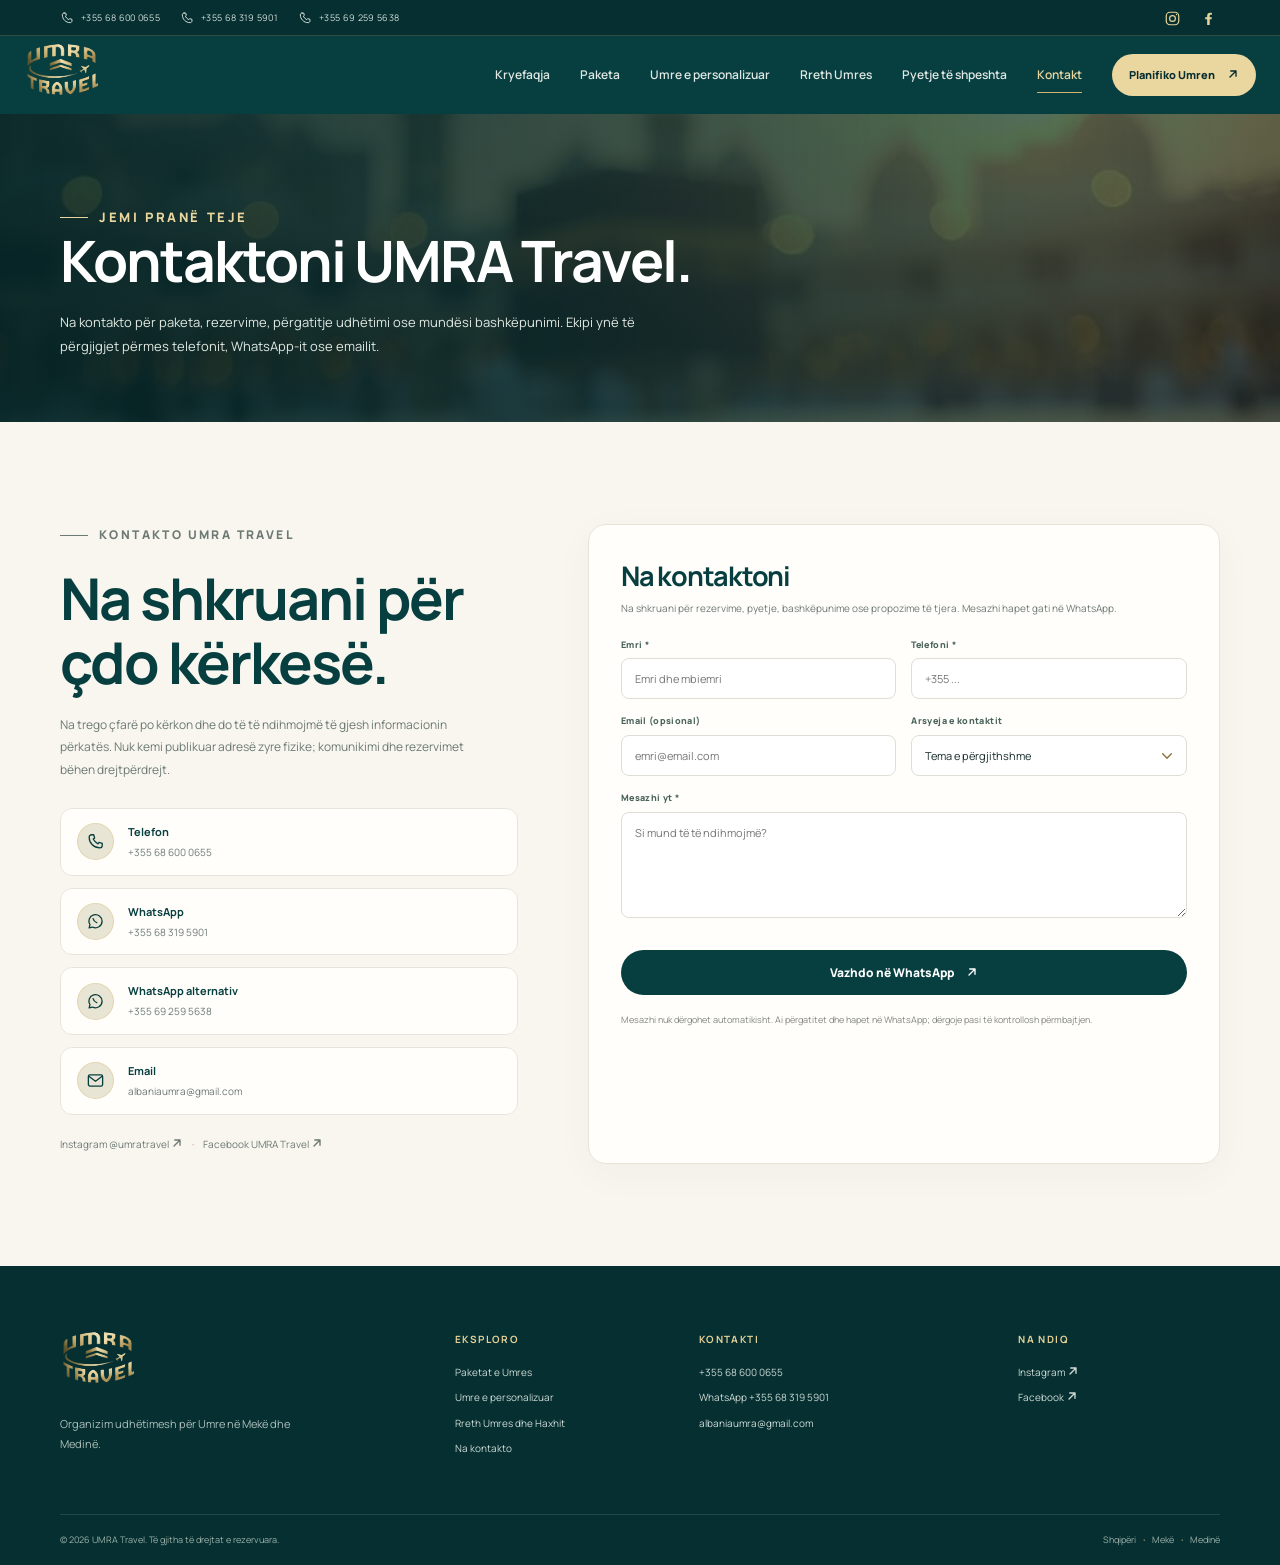
==== commit 842729cc: "updates" ====
--- a/kontakt.html
+++ b/kontakt.html
@@ -1,6 +1,6 @@
-<!doctype html><html lang="sq"><head><meta charset="utf-8"><meta name="viewport" content="width=device-width, initial-scale=1"><meta name="theme-color" content="#073f40"><meta name="description" content="Kontaktoni UMRA Travel për rezervime, pyetje, udhëtime të personalizuara dhe bashkëpunime."><title>Kontakt | UMRA Travel</title><link rel="icon" type="image/jpeg" href="assets/images/umra-logo-source.jpg"><link rel="preconnect" href="https://fonts.googleapis.com"><link rel="preconnect" href="https://fonts.gstatic.com" crossorigin><link href="https://fonts.googleapis.com/css2?family=DM+Sans:wght@400;500;600;700&family=Manrope:wght@400;500;600;700;800&family=Playfair+Display:ital,wght@0,500;0,600;0,700;1,500;1,600&display=swap" rel="stylesheet"><link rel="stylesheet" href="assets/css/site.css"></head><body>
-<div class="contact-strip" aria-label="Kontaktet e UMRA Travel"><div class="contact-strip-inner wrap"><div class="contact-strip-phones"><a href="tel:+355686000655"><svg viewBox="0 0 24 24" aria-hidden="true"><path d="M7 3.5h2.7l1.2 4-1.8 1.4a14 14 0 0 0 6 6l1.4-1.8 4 1.2V17c0 1.7-1.4 3-3 3C10 20 4 14 4 6.5c0-1.7 1.3-3 3-3Z"/></svg><span>+355 68 600 0655</span></a><a href="tel:+355683195901"><svg viewBox="0 0 24 24" aria-hidden="true"><path d="M7 3.5h2.7l1.2 4-1.8 1.4a14 14 0 0 0 6 6l1.4-1.8 4 1.2V17c0 1.7-1.4 3-3 3C10 20 4 14 4 6.5c0-1.7 1.3-3 3-3Z"/></svg><span>+355 68 319 5901</span></a><a href="tel:+355692595638"><svg viewBox="0 0 24 24" aria-hidden="true"><path d="M7 3.5h2.7l1.2 4-1.8 1.4a14 14 0 0 0 6 6l1.4-1.8 4 1.2V17c0 1.7-1.4 3-3 3C10 20 4 14 4 6.5c0-1.7 1.3-3 3-3Z"/></svg><span>+355 69 259 5638</span></a></div><div class="contact-strip-social" aria-label="Rrjetet sociale"><a href="https://www.instagram.com/umratravel/" target="_blank" rel="noopener" aria-label="Instagram UMRA Travel"><svg viewBox="0 0 24 24" aria-hidden="true"><rect x="3.2" y="3.2" width="17.6" height="17.6" rx="5.2"/><circle cx="12" cy="12" r="4.1"/><circle class="social-dot" cx="17.7" cy="6.4" r="1"/></svg></a><a href="https://www.facebook.com/umratravelalbania/" target="_blank" rel="noopener" aria-label="Facebook UMRA Travel"><svg viewBox="0 0 24 24" aria-hidden="true"><path class="facebook-mark" d="M13.7 21v-7.8h2.6l.4-3h-3V8.3c0-.9.3-1.5 1.5-1.5h1.6V4.1c-.3 0-1.3-.1-2.5-.1-2.5 0-4.2 1.5-4.2 4.3v1.9H7.3v3h2.8V21z"/></svg></a></div></div></div><header class="site-header" id="siteHeader"><div class="nav-shell"><a class="brand" href="index.html"><img src="assets/images/umra-logo.svg" alt="UMRA Travel"></a><button class="menu-toggle" id="menuToggle" aria-label="Hap menunë" aria-expanded="false"><span></span><span></span></button><nav class="main-nav" id="mainNav" aria-label="Menuja kryesore"><a href="index.html">Kryefaqja</a><a href="paketa.html">Paketa</a><a href="personalizuar.html">Umre e personalizuar</a><a href="rreth-umres.html">Rreth Umres</a><a href="index.html#pyetje">Pyetje të shpeshta</a><a class="is-active" href="kontakt.html">Kontakt</a><a class="nav-cta" href="paketa.html">Gjej udhëtimin <span>↗</span></a></nav></div></header>
-<main><section class="page-hero compact"><div class="wrap"><p class="eyebrow">Jemi pranë teje</p><h1>Kontaktoni UMRA Travel.</h1><p>Na kontakto për paketa, rezervime, përgatitje udhëtimi ose mundësi bashkëpunimi. Ekipi ynë të përgjigjet përmes telefonit, WhatsApp-it ose emailit.</p></div></section><section class="section"><div class="wrap contact-layout"><div class="contact-intro"><p class="eyebrow section-kicker">Kontakto UMRA Travel</p><h1>Na shkruani për çdo kërkesë.</h1><p>Na trego çfarë po kërkon dhe do të të ndihmojmë të gjesh informacionin përkatës. Nuk kemi publikuar adresë zyre fizike; komunikimi dhe rezervimet bëhen drejtpërdrejt.</p><div class="contact-links"><a class="contact-link" href="tel:+355686000655"><span class="contact-icon"><svg class="line-icon" viewBox="0 0 24 24" aria-hidden="true"><path d="M7 3.5h2.7l1.2 4-1.8 1.4a14 14 0 0 0 6 6l1.4-1.8 4 1.2V17c0 1.7-1.4 3-3 3C10 20 4 14 4 6.5c0-1.7 1.3-3 3-3Z"/></svg></span><span><strong>Telefon</strong><small>+355 68 600 0655</small></span></a><a class="contact-link" href="https://wa.me/355683195901" target="_blank" rel="noopener"><span class="contact-icon"><svg class="line-icon" viewBox="0 0 24 24" aria-hidden="true"><path d="M20.3 11.6a8.3 8.3 0 0 1-12.1 7.4L4 20l1-4a8.3 8.3 0 1 1 15.3-4.4Z"/><path d="M9 8.5c.5 2.5 2 4 4.5 5"/></svg></span><span><strong>WhatsApp</strong><small>+355 68 319 5901</small></span></a><a class="contact-link" href="https://wa.me/355692595638" target="_blank" rel="noopener"><span class="contact-icon"><svg class="line-icon" viewBox="0 0 24 24" aria-hidden="true"><path d="M20.3 11.6a8.3 8.3 0 0 1-12.1 7.4L4 20l1-4a8.3 8.3 0 1 1 15.3-4.4Z"/><path d="M9 8.5c.5 2.5 2 4 4.5 5"/></svg></span><span><strong>WhatsApp alternativ</strong><small>+355 69 259 5638</small></span></a><a class="contact-link" href="mailto:albaniaumra@gmail.com"><span class="contact-icon"><svg class="line-icon" viewBox="0 0 24 24" aria-hidden="true"><rect x="3" y="5" width="18" height="14" rx="2"/><path d="m4 7 8 6 8-6"/></svg></span><span><strong>Email</strong><small>albaniaumra@gmail.com</small></span></a></div><p style="margin-top:20px;font-size:10px"><a href="https://www.instagram.com/umratravel/" target="_blank" rel="noopener">Instagram @umratravel ↗</a> <span style="color:#a28a4d;padding:0 7px">·</span> <a href="https://www.facebook.com/umratravelalbania/" target="_blank" rel="noopener">Facebook UMRA Travel ↗</a></p></div>
-<div class="form-card"><h2>Na kontaktoni</h2><p>Na shkruani për rezervime, pyetje, bashkëpunime ose propozime të tjera. Mesazhi hapet gati në WhatsApp.</p><form method="post" action="#" class="form-grid" data-whatsapp-form><div class="form-field"><label for="name">Emri *</label><input id="name" name="name" autocomplete="name" required placeholder="Emri dhe mbiemri"></div><div class="form-field"><label for="phone">Telefoni *</label><input id="phone" name="phone" autocomplete="tel" required placeholder="+355 ..."></div><div class="form-field"><label for="email">Email (opsional)</label><input id="email" name="email" type="email" autocomplete="email" placeholder="emri@email.com"></div><div class="form-field"><label for="topic">Arsyeja e kontaktit</label><select id="topic" name="topic"><option selected>Tema e përgjithshme</option><option>Paketat e grupit</option><option>Umre e personalizuar</option><option>Umre në Ramazan</option><option>Përgatitja dhe dokumentet</option><option>Bashkëpunim ose partneritet</option><option>Tjetër</option></select></div><div class="form-field full"><label for="message">Mesazhi yt *</label><textarea id="message" name="message" required placeholder="Si mund të të ndihmojmë?"></textarea></div><div class="form-field full"><button class="button button-dark form-submit" type="submit">Vazhdo në WhatsApp <span>↗</span></button><p class="form-note">Mesazhi nuk dërgohet automatikisht. Ai përgatitet dhe hapet në WhatsApp; dërgoje pasi të kontrollosh përmbajtjen.</p><a class="success-panel" data-whatsapp-result href="#" target="_blank" rel="noopener" hidden>Hap WhatsApp-in për të dërguar mesazhin ↗</a></div></form></div>
+<!doctype html><html lang="sq"><head><meta charset="utf-8"><meta name="viewport" content="width=device-width, initial-scale=1"><meta name="theme-color" content="#073f40"><meta name="description" content="Kontaktoni UMRA Travel për paketat e Umres, rezervime, udhëtime të personalizuara dhe bashkëpunime. Na shkruani me telefon, WhatsApp ose email."><meta property="og:locale" content="sq_AL"><meta property="og:site_name" content="UMRA Travel"><meta property="og:type" content="website"><meta property="og:title" content="Kontakt UMRA Travel | Rezervime dhe Bashkëpunime"><meta property="og:description" content="Kontaktoni UMRA Travel për paketat e Umres, rezervime, udhëtime të personalizuara dhe bashkëpunime. Na shkruani me telefon, WhatsApp ose email."><meta name="twitter:card" content="summary"><meta name="twitter:title" content="Kontakt UMRA Travel | Rezervime dhe Bashkëpunime"><meta name="twitter:description" content="Kontaktoni UMRA Travel për paketat e Umres, rezervime, udhëtime të personalizuara dhe bashkëpunime. Na shkruani me telefon, WhatsApp ose email."><title>Kontakt UMRA Travel | Rezervime dhe Bashkëpunime</title><link rel="icon" type="image/svg+xml" href="assets/images/umra-logo.svg"><link rel="preconnect" href="https://fonts.googleapis.com"><link rel="preconnect" href="https://fonts.gstatic.com" crossorigin><link href="https://fonts.googleapis.com/css2?family=DM+Sans:wght@400;500;600;700&family=Manrope:wght@400;500;600;700;800&family=Playfair+Display:ital,wght@0,500;0,600;0,700;1,500;1,600&display=swap" rel="stylesheet"><link rel="stylesheet" href="assets/css/site.css"></head><body>
+<div class="contact-strip" aria-label="Kontaktet e UMRA Travel"><div class="contact-strip-inner wrap"><div class="contact-strip-phones"><a href="tel:+355686000655"><svg viewBox="0 0 24 24" aria-hidden="true"><path d="M7 3.5h2.7l1.2 4-1.8 1.4a14 14 0 0 0 6 6l1.4-1.8 4 1.2V17c0 1.7-1.4 3-3 3C10 20 4 14 4 6.5c0-1.7 1.3-3 3-3Z"/></svg><span>+355 68 600 0655</span></a><a href="tel:+355683195901"><svg viewBox="0 0 24 24" aria-hidden="true"><path d="M7 3.5h2.7l1.2 4-1.8 1.4a14 14 0 0 0 6 6l1.4-1.8 4 1.2V17c0 1.7-1.4 3-3 3C10 20 4 14 4 6.5c0-1.7 1.3-3 3-3Z"/></svg><span>+355 68 319 5901</span></a><a href="tel:+355692595638"><svg viewBox="0 0 24 24" aria-hidden="true"><path d="M7 3.5h2.7l1.2 4-1.8 1.4a14 14 0 0 0 6 6l1.4-1.8 4 1.2V17c0 1.7-1.4 3-3 3C10 20 4 14 4 6.5c0-1.7 1.3-3 3-3Z"/></svg><span>+355 69 259 5638</span></a></div><div class="contact-strip-social" aria-label="Rrjetet sociale"><a href="https://www.instagram.com/umratravel/" target="_blank" rel="noopener" aria-label="Instagram UMRA Travel"><svg viewBox="0 0 24 24" aria-hidden="true"><rect x="3.2" y="3.2" width="17.6" height="17.6" rx="5.2"/><circle cx="12" cy="12" r="4.1"/><circle class="social-dot" cx="17.7" cy="6.4" r="1"/></svg></a><a href="https://www.facebook.com/umratravelalbania/" target="_blank" rel="noopener" aria-label="Facebook UMRA Travel"><svg viewBox="0 0 24 24" aria-hidden="true"><path class="facebook-mark" d="M13.7 21v-7.8h2.6l.4-3h-3V8.3c0-.9.3-1.5 1.5-1.5h1.6V4.1c-.3 0-1.3-.1-2.5-.1-2.5 0-4.2 1.5-4.2 4.3v1.9H7.3v3h2.8V21z"/></svg></a></div></div></div><header class="site-header" id="siteHeader"><div class="nav-shell"><a class="brand" href="index.html"><img src="assets/images/umra-logo.svg" alt="UMRA Travel"></a><button class="menu-toggle" id="menuToggle" aria-label="Hap menunë" aria-expanded="false"><span></span><span></span></button><nav class="main-nav" id="mainNav" aria-label="Menuja kryesore"><a href="index.html">Kryefaqja</a><a href="paketa.html">Paketa</a><a href="personalizuar.html">Umre e personalizuar</a><a href="rreth-umres.html">Rreth Umres</a><a href="index.html#pyetje">Pyetje të shpeshta</a><a class="is-active" href="kontakt.html">Kontakt</a><a class="nav-cta" href="personalizuar.html">Planifiko Umren <span><svg class="arrow-icon" viewBox="0 0 16 16" aria-hidden="true"><path d="M4 12 12 4M5 4h7v7"/></svg></span></a></nav></div></header>
+<main><section class="page-hero compact"><div class="wrap"><p class="eyebrow">Jemi pranë teje</p><h1>Kontaktoni UMRA Travel.</h1><p>Na kontakto për paketa, rezervime, përgatitje udhëtimi ose mundësi bashkëpunimi. Ekipi ynë të përgjigjet përmes telefonit, WhatsApp-it ose emailit.</p></div></section><section class="section"><div class="wrap contact-layout"><div class="contact-intro"><p class="eyebrow section-kicker">Kontakto UMRA Travel</p><h2>Na shkruani për çdo kërkesë.</h2><p>Na trego çfarë po kërkon dhe do të të ndihmojmë të gjesh informacionin përkatës. Nuk kemi publikuar adresë zyre fizike; komunikimi dhe rezervimet bëhen drejtpërdrejt.</p><div class="contact-links"><a class="contact-link" href="tel:+355686000655"><span class="contact-icon"><svg class="line-icon" viewBox="0 0 24 24" aria-hidden="true"><path d="M7 3.5h2.7l1.2 4-1.8 1.4a14 14 0 0 0 6 6l1.4-1.8 4 1.2V17c0 1.7-1.4 3-3 3C10 20 4 14 4 6.5c0-1.7 1.3-3 3-3Z"/></svg></span><span><strong>Telefon</strong><small>+355 68 600 0655</small></span></a><a class="contact-link" href="https://wa.me/355683195901" target="_blank" rel="noopener"><span class="contact-icon"><svg class="line-icon" viewBox="0 0 24 24" aria-hidden="true"><path d="M20.3 11.6a8.3 8.3 0 0 1-12.1 7.4L4 20l1-4a8.3 8.3 0 1 1 15.3-4.4Z"/><path d="M9 8.5c.5 2.5 2 4 4.5 5"/></svg></span><span><strong>WhatsApp</strong><small>+355 68 319 5901</small></span></a><a class="contact-link" href="https://wa.me/355692595638" target="_blank" rel="noopener"><span class="contact-icon"><svg class="line-icon" viewBox="0 0 24 24" aria-hidden="true"><path d="M20.3 11.6a8.3 8.3 0 0 1-12.1 7.4L4 20l1-4a8.3 8.3 0 1 1 15.3-4.4Z"/><path d="M9 8.5c.5 2.5 2 4 4.5 5"/></svg></span><span><strong>WhatsApp alternativ</strong><small>+355 69 259 5638</small></span></a><a class="contact-link" href="mailto:albaniaumra@gmail.com"><span class="contact-icon"><svg class="line-icon" viewBox="0 0 24 24" aria-hidden="true"><rect x="3" y="5" width="18" height="14" rx="2"/><path d="m4 7 8 6 8-6"/></svg></span><span><strong>Email</strong><small>albaniaumra@gmail.com</small></span></a></div><p style="margin-top:20px;font-size:10px"><a href="https://www.instagram.com/umratravel/" target="_blank" rel="noopener">Instagram @umratravel <svg class="arrow-icon" viewBox="0 0 16 16" aria-hidden="true"><path d="M4 12 12 4M5 4h7v7"/></svg></a> <span style="color:#a28a4d;padding:0 7px">·</span> <a href="https://www.facebook.com/umratravelalbania/" target="_blank" rel="noopener">Facebook UMRA Travel <svg class="arrow-icon" viewBox="0 0 16 16" aria-hidden="true"><path d="M4 12 12 4M5 4h7v7"/></svg></a></p></div>
+<div class="form-card"><h2>Na kontaktoni</h2><p>Na shkruani për rezervime, pyetje, bashkëpunime ose propozime të tjera. Mesazhi hapet gati në WhatsApp.</p><form method="post" action="#" class="form-grid" data-whatsapp-form><div class="form-field"><label for="name">Emri *</label><input id="name" name="name" autocomplete="name" required placeholder="Emri dhe mbiemri"></div><div class="form-field"><label for="phone">Telefoni *</label><input id="phone" name="phone" autocomplete="tel" required placeholder="+355 ..."></div><div class="form-field"><label for="email">Email (opsional)</label><input id="email" name="email" type="email" autocomplete="email" placeholder="emri@email.com"></div><div class="form-field"><label for="topic">Arsyeja e kontaktit</label><select id="topic" name="topic"><option selected>Tema e përgjithshme</option><option>Paketat e grupit</option><option>Umre e personalizuar</option><option>Umre në Ramazan</option><option>Përgatitja dhe dokumentet</option><option>Bashkëpunim ose partneritet</option><option>Tjetër</option></select></div><div class="form-field full"><label for="message">Mesazhi yt *</label><textarea id="message" name="message" required placeholder="Si mund të të ndihmojmë?"></textarea></div><div class="form-field full"><button class="button button-dark form-submit" type="submit">Vazhdo në WhatsApp <span><svg class="arrow-icon" viewBox="0 0 16 16" aria-hidden="true"><path d="M4 12 12 4M5 4h7v7"/></svg></span></button><p class="form-note">Mesazhi nuk dërgohet automatikisht. Ai përgatitet dhe hapet në WhatsApp; dërgoje pasi të kontrollosh përmbajtjen.</p><a class="success-panel" data-whatsapp-result href="#" target="_blank" rel="noopener" hidden>Hap WhatsApp-in për të dërguar mesazhin <svg class="arrow-icon" viewBox="0 0 16 16" aria-hidden="true"><path d="M4 12 12 4M5 4h7v7"/></svg></a></div></form></div>
 </div></section></main>
-<footer class="site-footer"><div class="footer-main wrap"><div class="footer-brand"><a class="brand footer-brand-link" href="index.html"><img src="assets/images/umra-logo.svg" alt=""></a><p>Organizim udhëtimesh për Umre në Mekë dhe Medinë.</p></div><div><h3>Eksploro</h3><a href="paketa.html">Paketat e Umres</a><a href="personalizuar.html">Umre e personalizuar</a><a href="rreth-umres.html">Rreth Umres dhe Haxhit</a><a href="kontakt.html">Na kontakto</a></div><div><h3>Kontakti</h3><a href="tel:+355686000655">+355 68 600 0655</a><a href="https://wa.me/355683195901">WhatsApp +355 68 319 5901</a><a href="mailto:albaniaumra@gmail.com">albaniaumra@gmail.com</a></div><div><h3>Na ndiq</h3><a href="https://www.instagram.com/umratravel/" target="_blank" rel="noopener">Instagram ↗</a><a href="https://www.facebook.com/umratravelalbania/" target="_blank" rel="noopener">Facebook ↗</a></div></div><div class="footer-bottom wrap"><span>© 2026 UMRA Travel. Të gjitha të drejtat e rezervuara.</span><span>Shqipëri <b>·</b> Mekë <b>·</b> Medinë</span></div></footer><script src="assets/js/site.js" defer></script><script src="assets/js/site-data.js" defer></script><script src="assets/js/static-site.js" defer></script></body></html>
+<footer class="site-footer"><div class="footer-main wrap"><div class="footer-brand"><a class="brand footer-brand-link" href="index.html"><img src="assets/images/umra-logo.svg" alt=""></a><p>Organizim udhëtimesh për Umre në Mekë dhe Medinë.</p></div><div><h3>Eksploro</h3><a href="paketa.html">Paketat e Umres</a><a href="personalizuar.html">Umre e personalizuar</a><a href="rreth-umres.html">Rreth Umres dhe Haxhit</a><a href="kontakt.html">Na kontakto</a></div><div><h3>Kontakti</h3><a href="tel:+355686000655">+355 68 600 0655</a><a href="https://wa.me/355683195901">WhatsApp +355 68 319 5901</a><a href="mailto:albaniaumra@gmail.com">albaniaumra@gmail.com</a></div><div><h3>Na ndiq</h3><a href="https://www.instagram.com/umratravel/" target="_blank" rel="noopener">Instagram <svg class="arrow-icon" viewBox="0 0 16 16" aria-hidden="true"><path d="M4 12 12 4M5 4h7v7"/></svg></a><a href="https://www.facebook.com/umratravelalbania/" target="_blank" rel="noopener">Facebook <svg class="arrow-icon" viewBox="0 0 16 16" aria-hidden="true"><path d="M4 12 12 4M5 4h7v7"/></svg></a></div></div><div class="footer-bottom wrap"><span>© 2026 UMRA Travel. Të gjitha të drejtat e rezervuara.</span><span>Shqipëri <b>·</b> Mekë <b>·</b> Medinë</span></div></footer><script src="assets/js/site.js" defer></script><script src="assets/js/site-data.js" defer></script><script src="assets/js/static-site.js" defer></script></body></html>
--- a/assets/css/site.css
+++ b/assets/css/site.css
@@ -84,6 +84,43 @@
 .flyer-backdrop{z-index:0}
 .flyer-dialog{z-index:1}
 .flyer-close,.flyer-arrow{z-index:2}
+
+.season-guide{gap:12px;padding:12px 15px}
+.season-guide-portrait{width:48px;height:48px;flex:none;object-fit:cover;object-position:center 24%;border:1px solid #e5c75f;border-radius:50%}
+.about-mission{overflow:hidden}
+.about-image img{object-position:center 46%}
+.about-mission .story-copy h2{max-width:600px}
+.about-mission .story-copy .text-link{margin-top:10px}
+.custom-flyer-open{display:grid;grid-template-columns:82px 1fr;align-items:center;gap:14px;width:100%;margin:0 0 16px;padding:10px;border:1px solid #e3cc7d66;border-radius:10px;background:#073f4014;color:var(--petrol);text-align:left;cursor:pointer;transition:transform .2s,border-color .2s,background .2s}
+.custom-flyer-open:hover{transform:translateY(-2px);border-color:#c5a648;background:#073f401f}
+.custom-flyer-open img{width:82px;height:108px;object-fit:cover;object-position:center top;border-radius:5px}
+.custom-flyer-open span{display:flex;align-items:center;gap:9px;color:var(--petrol);font-size:10px;font-weight:800;line-height:1.5}
+.custom-flyer-open .arrow-icon{flex:none}
+.room-price-note{min-height:14px;margin:0;color:#8a7441;font-size:9px;line-height:1.5}
+.booking-inclusions-title{margin:17px 0 8px;color:var(--gold-light);font-size:11px;letter-spacing:.08em;text-transform:uppercase}
+.booking-inclusions{display:grid;gap:7px;margin:0;padding:0;list-style:none}
+.booking-inclusions li{position:relative;padding-left:15px;color:#d2ded7;font-size:10px;line-height:1.6}
+.booking-inclusions li:before{position:absolute;left:0;color:var(--gold-light);content:"✓";font-weight:800}
+.custom-flyer-open:focus-visible{outline:2px solid #d6ba66;outline-offset:3px}
+.contact-intro h2{margin:0 0 19px;color:var(--petrol);font:500 clamp(38px,4.5vw,58px)/1.11 var(--serif);letter-spacing:-.035em}
+@media(max-width:760px){.season-guide{padding:11px 12px}.season-guide-portrait{width:43px;height:43px}.custom-flyer-open{grid-template-columns:70px 1fr}.custom-flyer-open img{width:70px;height:96px}.about-image{min-height:300px}}
+
+/* Bold geometric display type follows the UMRA Travel wordmark. */
+h1,h2,h3{font-family:var(--sans)!important;font-size-adjust:none;font-style:normal!important;font-weight:700!important;letter-spacing:-.045em}
+h1 em,h2 em,h3 em{font-style:normal!important;font-weight:800!important}
+.flyer-dialog{touch-action:pan-y}
+.flyer-image{user-select:none;-webkit-user-drag:none;touch-action:pan-y}
+.flyer-arrow{cursor:pointer;touch-action:manipulation}
+.flyer-arrow svg{display:block;width:24px;height:24px;fill:none;stroke:currentColor;stroke-width:1.7;stroke-linecap:round;stroke-linejoin:round}
+.flyer-pagination{position:absolute;right:0;bottom:13px;left:0;z-index:3;display:flex;justify-content:center;gap:7px}
+.flyer-pagination[hidden]{display:none}
+.flyer-dot{display:grid;width:27px;height:27px;place-items:center;border:0;border-radius:50%;background:transparent;cursor:pointer;touch-action:manipulation}
+.flyer-dot span{width:7px;height:7px;border:1px solid #ead69f;border-radius:50%;background:transparent;transition:transform .2s,background .2s}
+.flyer-dot.is-active span{transform:scale(1.2);background:#ead69f}
+.flyer-dot:focus-visible{outline:1px solid #ead69f;outline-offset:1px}
+.flyer-count{bottom:43px}
+@media(max-width:760px){.flyer-dialog{touch-action:pan-y}.flyer-pagination{bottom:8px}.flyer-count{bottom:37px}.flyer-dot{width:30px;height:30px}}
+.arrow-icon{display:inline-block;width:12px;height:12px;flex:none;fill:none;stroke:currentColor;stroke-width:1.8;stroke-linecap:round;stroke-linejoin:round;vertical-align:-.12em}
 @media(max-width:760px){.medina-layout,.hajj-inner{grid-template-columns:1fr;gap:25px}.medina-photo img{height:min(72vw,390px)}.medina-copy h2{font-size:42px}.hajj-guide{max-width:560px}.hajj-guide img{max-height:470px}}
 @media(prefers-reduced-motion:reduce){.flyer-dialog,.flyer-image{scroll-behavior:auto}}
 
